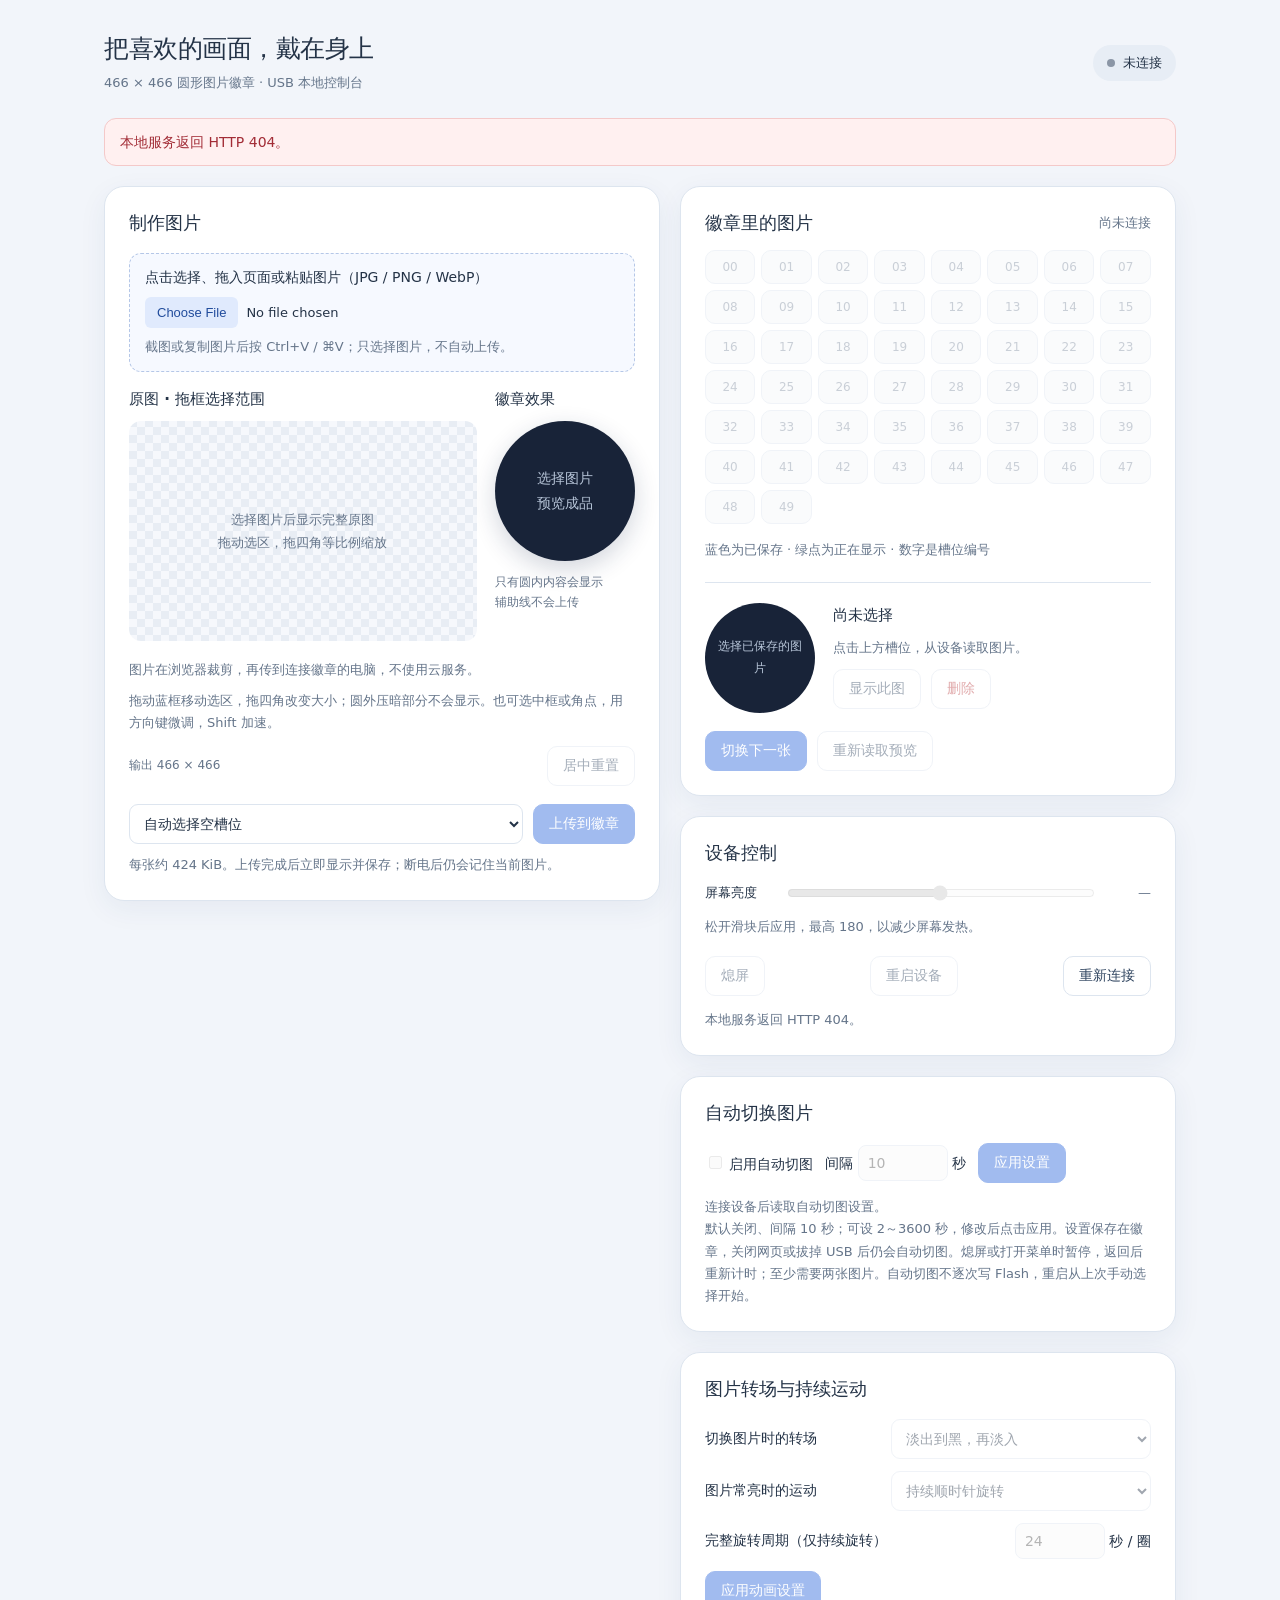
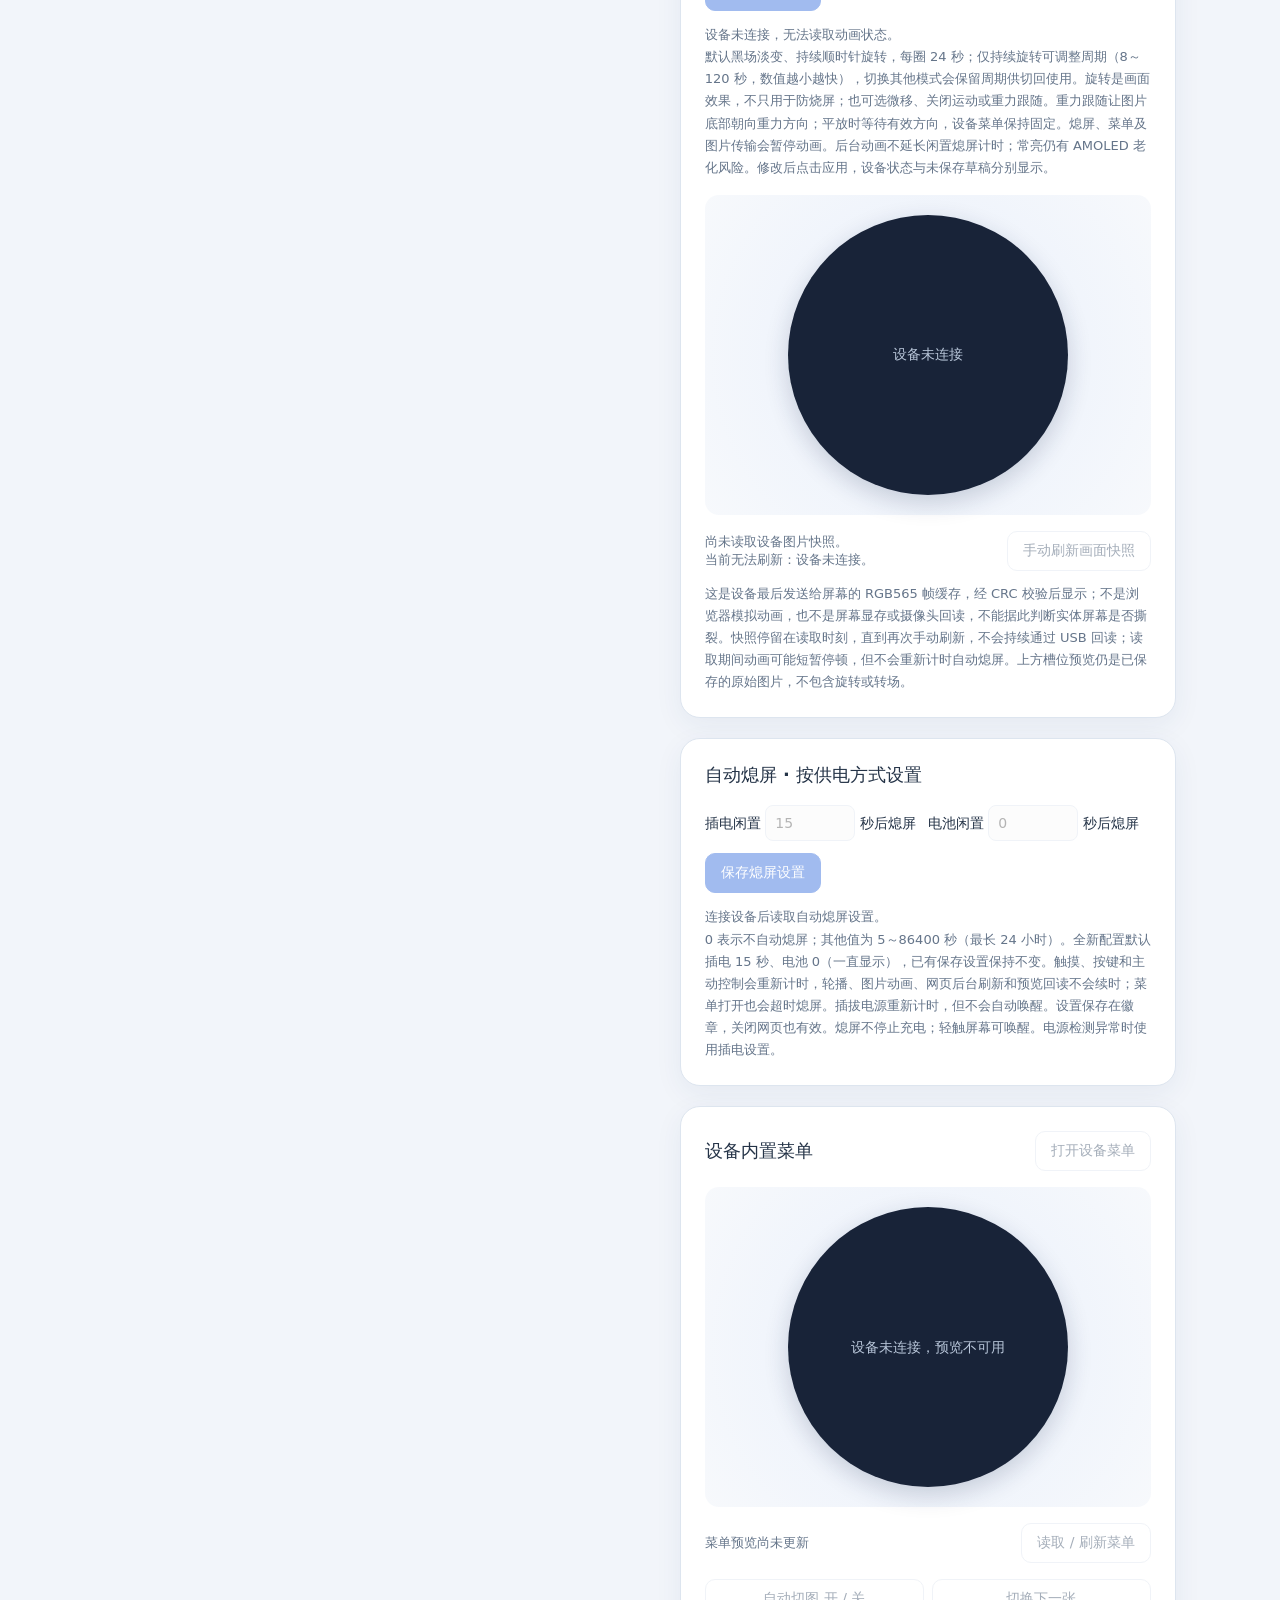
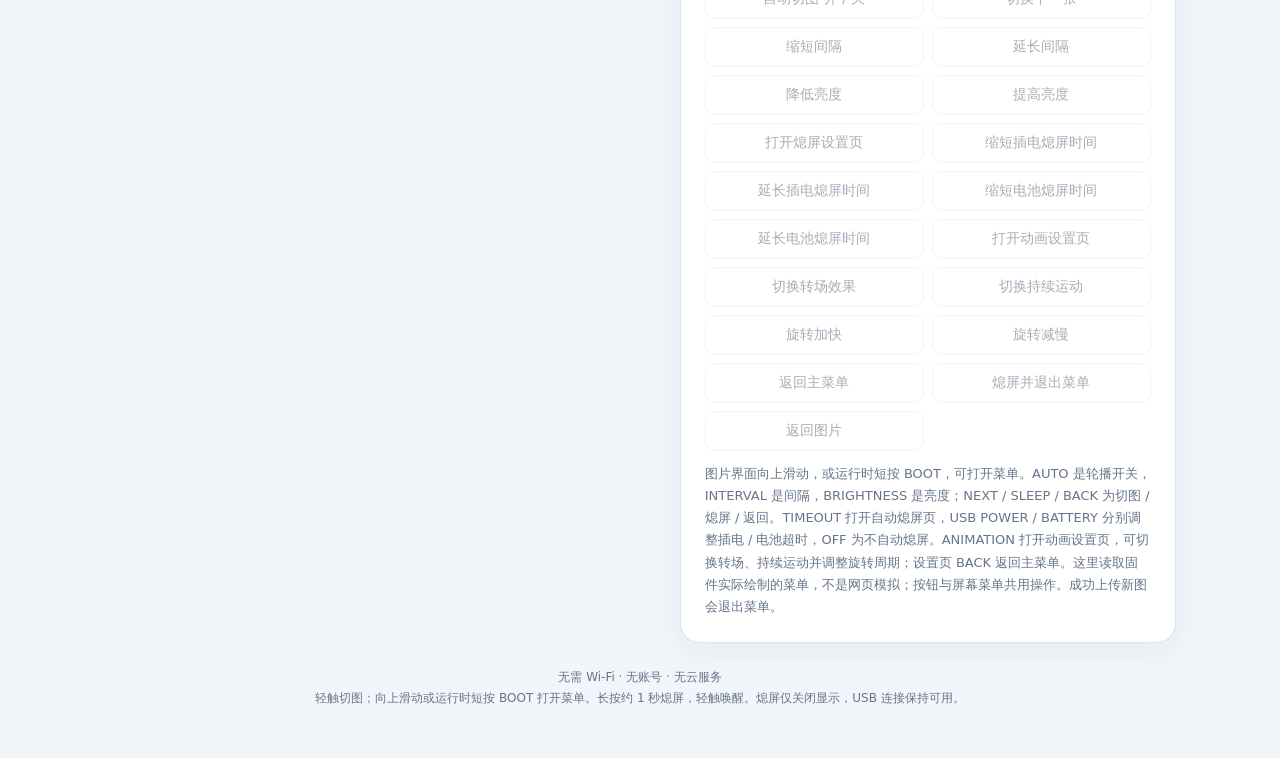
==== web/index.html @ b9152bdd "Initial clean publication" ====
<!doctype html>
<html lang="zh-CN">
<head>
<meta charset="utf-8">
<meta name="viewport" content="width=device-width, initial-scale=1">
<meta name="color-scheme" content="light">
<title>圆形图片徽章 · USB 控制台</title>
<style>
:root{font-family:system-ui,-apple-system,"Segoe UI","Noto Sans CJK SC",sans-serif;color:#243347;background:#f2f5fa;font-synthesis:none;--accent:#2864dc;--muted:#65758a;--line:#dde5ef}
*{box-sizing:border-box}body{margin:0}main{max-width:1120px;margin:auto;padding:32px 24px 48px}header{display:flex;align-items:center;justify-content:space-between;gap:20px;margin-bottom:24px}h1{font-size:25px;margin:0 0 7px;letter-spacing:-.5px}h2{font-size:18px;margin:0 0 18px}h3{font-size:15px;margin:0 0 12px}p{line-height:1.7}header p,.hint{color:var(--muted);font-size:13px;margin:0}.pill{display:inline-flex;align-items:center;gap:8px;white-space:nowrap;border-radius:30px;background:#e7edf5;padding:9px 14px;font-size:13px}.dot{width:8px;height:8px;border-radius:50%;background:#8b96a6}.connected .dot{background:#15a775}.connected{background:#e0f3eb;color:#12664b}.grid{display:grid;grid-template-columns:1.12fr 1fr;gap:20px}.card{background:#fff;border:1px solid var(--line);border-radius:20px;padding:24px;box-shadow:0 8px 28px #263f6910}.stack{display:grid;gap:20px;align-content:start}.stage{background:radial-gradient(circle,#e8effb,#f7f9fc);border-radius:14px;display:flex;justify-content:center;align-items:center;padding:20px;margin:16px 0}.circle{width:min(100%,340px);aspect-ratio:1;border-radius:50%;overflow:hidden;background:#182338;box-shadow:0 8px 25px #15274830;position:relative;flex-shrink:1}canvas{display:block;width:100%;height:100%}.placeholder{position:absolute;inset:0;display:grid;place-content:center;text-align:center;color:#b8c6d9;padding:30px;font-size:14px;line-height:1.8;pointer-events:none}.filebox{display:block;border:1px dashed #b5c7e7;background:#f6f9ff;padding:15px;border-radius:12px;font-size:14px}input[type=file]{display:block;margin-top:10px;width:100%;font:inherit;font-size:13px}input[type=file]::file-selector-button{border:0;border-radius:6px;background:#e0eafd;color:#214c9c;padding:8px 12px;margin-right:8px;cursor:pointer}.control{display:grid;grid-template-columns:70px 1fr 48px;align-items:center;gap:10px;margin:13px 0;font-size:13px}.control output{text-align:right;color:var(--muted);font-variant-numeric:tabular-nums}input[type=range]{width:100%;accent-color:var(--accent)}button,select{font:inherit;font-size:14px}button{border:1px solid var(--line);border-radius:10px;background:#fff;padding:10px 15px;color:#304560;cursor:pointer;transition:background .15s}button:hover:not(:disabled){background:#edf3ff}button.primary{background:var(--accent);color:#fff;border-color:var(--accent)}button.primary:hover:not(:disabled){background:#1953bf}button.danger{color:#bc3f42}button:disabled,select:disabled{opacity:.43;cursor:not-allowed}button:focus-visible,select:focus-visible,input:focus-visible{outline:3px solid #79a8ff;outline-offset:2px}select{max-width:100%;min-width:0;border:1px solid var(--line);border-radius:9px;padding:10px;background:#fff;color:inherit}.row{display:flex;align-items:center;gap:10px;flex-wrap:wrap}.row.spread{justify-content:space-between}.uploadrow{display:grid;grid-template-columns:1fr auto;gap:10px;margin-top:18px}.divider{border-top:1px solid var(--line);margin:20px 0}.slots{display:grid;grid-template-columns:repeat(8,1fr);gap:6px;margin:15px 0}.slot{padding:9px 0;font-size:12px;font-variant-numeric:tabular-nums;background:#f5f7fa;color:#8491a3;position:relative}.slot.occupied{background:#eaf1ff;color:#2859ad;border-color:#bdd0f3}.slot.selected{outline:2px solid var(--accent);outline-offset:1px}.slot.current::after{content:"";display:block;position:absolute;bottom:3px;left:calc(50% - 2px);width:4px;height:4px;border-radius:50%;background:#19a373}.saved-row{display:flex;gap:18px;align-items:center}.saved-preview{width:110px;min-width:110px;aspect-ratio:1;border-radius:50%;overflow:hidden;background:#182338;position:relative}.saved-preview .placeholder{font-size:12px;padding:12px}.saved-info{min-width:0}.saved-info p{font-size:13px;margin:5px 0 10px;overflow-wrap:anywhere}.small{font-size:12px}.statusline{font-size:13px;color:var(--muted);line-height:1.8;margin-top:12px}.message{border-radius:12px;background:#e9effa;border:1px solid #d8e3f6;color:#365681;font-size:14px;padding:12px 15px;margin-bottom:20px;line-height:1.6;overflow-wrap:anywhere}.message.error{background:#fff0f0;border-color:#f4c9c9;color:#a22c36}.message.success{background:#e8f6ef;border-color:#c4e8d6;color:#206848}.message[hidden]{display:none}.busybar{height:3px;border-radius:3px;background:linear-gradient(90deg,#d2e2ff,#3979eb,#d2e2ff);background-size:200% 100%;animation:move 1.4s linear infinite;margin-top:9px}.busybar[hidden]{display:none}@keyframes move{to{background-position:-200% 0}}.muted{color:var(--muted)}footer{color:var(--muted);font-size:12px;text-align:center;margin-top:24px;line-height:1.8}[hidden]{display:none!important}@media(max-width:780px){main{padding:22px 14px 32px}.grid{grid-template-columns:1fr}header{align-items:flex-start}h1{font-size:21px}.card{padding:20px}.stage{padding:16px}.circle{max-width:320px}.pill{font-size:12px;padding:8px 11px}}@media(prefers-reduced-motion:reduce){.busybar{animation:none}button{transition:none}}
.slideshow-config{display:flex;align-items:center;gap:12px;flex-wrap:wrap;font-size:14px}.slideshow-config input[type=number]{width:90px;border:1px solid var(--line);border-radius:8px;padding:9px;font:inherit}.slideshow-config input[type=checkbox]{accent-color:var(--accent)}.menu-preview{width:min(100%,280px);margin:auto}.menu-actions{display:grid;grid-template-columns:repeat(2,minmax(0,1fr));gap:8px;margin-top:16px}.menu-actions button{padding:10px 8px}
.animation-config{display:grid;gap:12px;font-size:14px}.animation-config label{display:flex;align-items:center;justify-content:space-between;gap:10px;flex-wrap:wrap}.animation-config select{flex:1;max-width:260px}.animation-config input{width:90px;border:1px solid var(--line);border-radius:8px;padding:9px;font:inherit}.animation-config button{justify-self:start}input:disabled{opacity:.43;cursor:not-allowed}#animationStatus,#displaySnapshotStatus{white-space:pre-line;overflow-wrap:anywhere}@media(max-width:420px){.animation-config label{align-items:flex-start;flex-direction:column}.animation-config select{width:100%;max-width:none}.menu-actions{grid-template-columns:1fr}}
.crop-card{align-self:start}.crop-workspace{display:grid;grid-template-columns:minmax(0,1fr) 140px;gap:18px;align-items:start;margin:18px 0}.crop-editor-stage{display:flex;justify-content:center;align-items:center;min-height:220px;padding:16px;border-radius:12px;background:repeating-conic-gradient(#e8edf4 0% 25%,#f6f8fc 0% 50%) 0/16px 16px}.crop-source-frame{position:relative;width:100%;max-width:var(--crop-max-width,100%);user-select:none}.crop-source-frame img{display:block;width:100%;height:auto;pointer-events:none}.crop-shade{position:absolute;inset:0;width:100%;height:100%;pointer-events:none}.crop-selection{position:absolute;border:2px solid #4c9bff;cursor:move;touch-action:none;outline-offset:5px}.crop-round-guide{position:absolute;inset:-2px;border:1px solid #fff9;border-radius:50%;pointer-events:none}.crop-grid{position:absolute;inset:0;opacity:0;pointer-events:none}.crop-grid span{position:absolute;border-color:#fff9;border-style:dashed;border-width:0}.crop-grid span:nth-child(1){left:33.333%;top:0;bottom:0;border-left-width:1px}.crop-grid span:nth-child(2){left:66.667%;top:0;bottom:0;border-left-width:1px}.crop-grid span:nth-child(3){top:33.333%;left:0;right:0;border-top-width:1px}.crop-grid span:nth-child(4){top:66.667%;left:0;right:0;border-top-width:1px}.crop-selection.is-dragging .crop-grid{opacity:1}.crop-handle{position:absolute;width:32px;height:32px;padding:0;border:0;border-radius:0;background:transparent;transform:translate(-50%,-50%);touch-action:none}.crop-handle::after{content:"";position:absolute;width:12px;height:12px;top:50%;left:50%;transform:translate(-50%,-50%);border:2px solid #fff;background:var(--accent);border-radius:2px}.crop-handle:hover:not(:disabled){background:transparent}.crop-handle[data-crop-handle=nw]{left:0;top:0;cursor:nwse-resize}.crop-handle[data-crop-handle=ne]{left:100%;top:0;cursor:nesw-resize}.crop-handle[data-crop-handle=sw]{left:0;top:100%;cursor:nesw-resize}.crop-handle[data-crop-handle=se]{left:100%;top:100%;cursor:nwse-resize}.crop-selection[aria-disabled=true]{cursor:not-allowed;opacity:.65}.crop-selection:focus-visible{outline:3px solid #79a8ff}.crop-preview .circle{width:100%;margin:12px auto}.crop-preview p{font-size:12px;color:var(--muted);line-height:1.6}.crop-empty{color:var(--muted);font-size:13px;text-align:center;line-height:1.8}.crop-tools{margin-top:12px;gap:12px}#cropSize{font-size:12px;color:var(--muted)}@media(max-width:1000px){.crop-workspace{grid-template-columns:1fr}.crop-preview{max-width:180px;margin:auto;width:100%;text-align:center}}@media(pointer:coarse){.crop-handle{width:44px;height:44px}}
.filebox.is-dragover{border-color:var(--accent);background:#e0eaff;outline:2px solid #79a8ff;outline-offset:2px}.filebox .hint{display:block;margin-top:10px}
</style>
</head>
<body>
<main>
<header><div><h1>把喜欢的画面，戴在身上</h1><p>466 × 466 圆形图片徽章 · USB 本地控制台</p></div><div id="connection" class="pill" role="status"><span class="dot"></span><span id="connectionText">正在连接</span></div></header>
<div id="message" class="message" role="status" aria-live="polite" hidden></div>
<div class="grid">
<section class="card crop-card">
<h2>制作图片</h2>
<label id="imageInput" class="filebox" for="file">点击选择、拖入页面或粘贴图片（JPG / PNG / WebP）<input id="file" type="file" accept="image/jpeg,image/png,image/webp,.jpg,.jpeg,.png,.webp"><span class="hint">截图或复制图片后按 Ctrl+V / ⌘V；只选择图片，不自动上传。</span></label>
<div class="crop-workspace">
<div><h3>原图 · 拖框选择范围</h3><div class="crop-editor-stage">
<div id="cropEditorPlaceholder" class="crop-empty">选择图片后显示完整原图<br>拖动选区，拖四角等比例缩放</div>
<div id="cropEditor" class="crop-source-frame" hidden>
<img id="cropSource" alt="待裁剪原图" draggable="false">
<svg id="cropShade" class="crop-shade" aria-hidden="true"><defs><mask id="cropMask" maskUnits="userSpaceOnUse" x="0" y="0" width="100%" height="100%"><rect width="100%" height="100%" fill="white"/><circle id="cropHole" fill="black"/></mask></defs><rect width="100%" height="100%" fill="black" fill-opacity=".55" mask="url(#cropMask)"/></svg>
<div id="cropSelection" class="crop-selection" tabindex="0" role="group" aria-label="移动圆形裁剪选区" aria-describedby="cropHelp" aria-disabled="true">
<div class="crop-round-guide"></div><div class="crop-grid" aria-hidden="true"><span></span><span></span><span></span><span></span></div>
<button type="button" class="crop-handle" data-crop-handle="nw" aria-label="缩放选区左上角" disabled></button>
<button type="button" class="crop-handle" data-crop-handle="ne" aria-label="缩放选区右上角" disabled></button>
<button type="button" class="crop-handle" data-crop-handle="sw" aria-label="缩放选区左下角" disabled></button>
<button type="button" class="crop-handle" data-crop-handle="se" aria-label="缩放选区右下角" disabled></button>
</div></div></div></div>
<div class="crop-preview"><h3>徽章效果</h3><div class="circle"><canvas id="cropCanvas" width="466" height="466" aria-label="最终圆形图片预览"></canvas><div id="cropPlaceholder" class="placeholder">选择图片<br>预览成品</div></div><p>只有圆内内容会显示<br>辅助线不会上传</p></div>
</div>
<p class="hint" id="fileInfo">图片在浏览器裁剪，再传到连接徽章的电脑，不使用云服务。</p>
<p class="hint" id="cropHelp" style="margin-top:8px">拖动蓝框移动选区，拖四角改变大小；圆外压暗部分不会显示。也可选中框或角点，用方向键微调，Shift 加速。</p>
<div class="row spread crop-tools"><output id="cropSize">输出 466 × 466</output><button id="resetCrop" disabled>居中重置</button></div>
<div class="uploadrow"><select id="uploadSlot" aria-label="上传目标槽位"><option value="auto">自动选择空槽位</option></select><button id="upload" class="primary" disabled>上传到徽章</button></div>
<div id="busybar" class="busybar" hidden></div>
<p class="hint" style="margin-top:10px">每张约 424 KiB。上传完成后立即显示并保存；断电后仍会记住当前图片。</p>
</section>
<div class="stack">
<section class="card">
<div class="row spread"><h2 style="margin:0">徽章里的图片</h2><span id="slotCount" class="hint">尚未连接</span></div>
<div id="slots" class="slots" role="group" aria-label="图片槽位"></div>
<p class="hint">蓝色为已保存 · 绿点为正在显示 · 数字是槽位编号</p>
<div class="divider"></div>
<div class="saved-row"><div class="saved-preview"><canvas id="savedCanvas" width="466" height="466" aria-label="设备已保存图片预览"></canvas><div id="savedPlaceholder" class="placeholder">选择已保存的图片</div></div><div class="saved-info"><h3 id="selectedLabel">尚未选择</h3><p id="selectedInfo" class="muted">点击上方槽位，从设备读取图片。</p><div class="row"><button id="show" data-device disabled>显示此图</button><button id="delete" class="danger" data-device disabled>删除</button></div></div></div>
<div class="row" style="margin-top:18px"><button id="next" class="primary" data-device disabled>切换下一张</button><button id="readback" data-device disabled>重新读取预览</button></div>
</section>
<section class="card">
<h2>设备控制</h2>
<div class="control"><label for="brightness">屏幕亮度</label><input id="brightness" type="range" min="1" max="180" value="90" data-device disabled><output id="brightnessOut" for="brightness">—</output></div>
<p class="hint">松开滑块后应用，最高 180，以减少屏幕发热。</p>
<div class="row spread" style="margin-top:18px"><button id="sleep" data-device disabled>熄屏</button><button id="reboot" data-device disabled>重启设备</button><button id="refresh">重新连接</button></div>
<div id="deviceInfo" class="statusline">请将徽章通过 USB 数据线连接电脑。</div>
</section>
<section class="card">
<h2>自动切换图片</h2>
<div class="slideshow-config">
<label><input id="slideshowEnabled" type="checkbox" data-new disabled> 启用自动切图</label>
<label for="slideshowInterval">间隔 <input id="slideshowInterval" type="number" min="2" max="3600" step="1" value="10" data-new disabled> 秒</label>
<button id="applySlideshow" class="primary" data-new disabled>应用设置</button>
</div>
<div id="slideshowStatus" class="statusline" role="status">连接设备后读取自动切图设置。</div>
<p class="hint">默认关闭、间隔 10 秒；可设 2～3600 秒，修改后点击应用。设置保存在徽章，关闭网页或拔掉 USB 后仍会自动切图。熄屏或打开菜单时暂停，返回后重新计时；至少需要两张图片。自动切图不逐次写 Flash，重启从上次手动选择开始。</p>
</section>
<section class="card">
<h2>图片转场与持续运动</h2>
<div class="animation-config">
<label for="animationTransition">切换图片时的转场 <select id="animationTransition" data-animation disabled><option value="direct">直接切换</option><option value="fade" selected>淡出到黑，再淡入</option><option value="slide">水平推入</option></select></label>
<label for="animationMotion">图片常亮时的运动 <select id="animationMotion" data-animation disabled><option value="off">关闭运动</option><option value="shift">60 秒一轮、1～2 像素微移</option><option value="rotate" selected>持续顺时针旋转</option><option value="gravity" disabled>重力跟随（连接设备后检查传感器）</option></select></label>
<label for="animationPeriod">完整旋转周期（仅持续旋转） <span><input id="animationPeriod" type="number" min="8" max="120" step="1" value="24" data-animation disabled> 秒 / 圈</span></label>
<button id="applyAnimation" class="primary" data-animation disabled>应用动画设置</button>
</div>
<div id="animationStatus" class="statusline" role="status">连接设备后读取动画设置。</div>
<p class="hint">默认黑场淡变、持续顺时针旋转，每圈 24 秒；仅持续旋转可调整周期（8～120 秒，数值越小越快），切换其他模式会保留周期供切回使用。旋转是画面效果，不只用于防烧屏；也可选微移、关闭运动或重力跟随。重力跟随让图片底部朝向重力方向；平放时等待有效方向，设备菜单保持固定。熄屏、菜单及图片传输会暂停动画。后台动画不延长闲置熄屏计时；常亮仍有 AMOLED 老化风险。修改后点击应用，设备状态与未保存草稿分别显示。</p>
<div class="stage"><div class="circle menu-preview"><canvas id="displayCanvas" width="466" height="466" aria-label="设备图片动画实际像素快照"></canvas><div id="displayPlaceholder" class="placeholder">点击手动刷新<br>读取设备正在显示的图片画面</div></div></div>
<div class="row spread"><span id="displaySnapshotStatus" class="hint" role="status">尚未读取设备图片快照。</span><button id="displayReadback" data-animation disabled>手动刷新画面快照</button></div>
<p class="hint" style="margin-top:12px">这是设备最后发送给屏幕的 RGB565 帧缓存，经 CRC 校验后显示；不是浏览器模拟动画，也不是屏幕显存或摄像头回读，不能据此判断实体屏幕是否撕裂。快照停留在读取时刻，直到再次手动刷新，不会持续通过 USB 回读；读取期间动画可能短暂停顿，但不会重新计时自动熄屏。上方槽位预览仍是已保存的原始图片，不包含旋转或转场。</p>
</section>
<section class="card">
<h2>自动熄屏 · 按供电方式设置</h2>
<div class="slideshow-config">
<label for="autosleepUsb">插电闲置 <input id="autosleepUsb" type="number" min="0" max="86400" step="1" value="15" data-autosleep disabled> 秒后熄屏</label>
<label for="autosleepBattery">电池闲置 <input id="autosleepBattery" type="number" min="0" max="86400" step="1" value="0" data-autosleep disabled> 秒后熄屏</label>
<button id="applyAutosleep" class="primary" data-autosleep disabled>保存熄屏设置</button>
</div>
<div id="autosleepStatus" class="statusline" role="status">连接设备后读取自动熄屏设置。</div>
<p class="hint">0 表示不自动熄屏；其他值为 5～86400 秒（最长 24 小时）。全新配置默认插电 15 秒、电池 0（一直显示），已有保存设置保持不变。触摸、按键和主动控制会重新计时，轮播、图片动画、网页后台刷新和预览回读不会续时；菜单打开也会超时熄屏。插拔电源重新计时，但不会自动唤醒。设置保存在徽章，关闭网页也有效。熄屏不停止充电；轻触屏幕可唤醒。电源检测异常时使用插电设置。</p>
</section>
<section class="card">
<div class="row spread"><h2 style="margin:0">设备内置菜单</h2><button id="menuToggle" data-new disabled>打开设备菜单</button></div>
<div class="stage"><div class="circle menu-preview"><canvas id="menuCanvas" width="466" height="466" aria-label="设备菜单实际像素预览"></canvas><div id="menuPlaceholder" class="placeholder">打开菜单后<br>从设备读取实际画面</div></div></div>
<div class="row spread"><span id="menuStatus" class="hint" role="status">尚未读取菜单</span><button id="menuReadback" data-new disabled>读取 / 刷新菜单</button></div>
<div class="menu-actions" role="group" aria-label="远程设备菜单操作">
<button data-menu-action="slideshow" data-new disabled>自动切图 开 / 关</button>
<button data-menu-action="next" data-new disabled>切换下一张</button>
<button data-menu-action="interval_down" data-new disabled>缩短间隔</button>
<button data-menu-action="interval_up" data-new disabled>延长间隔</button>
<button data-menu-action="brightness_down" data-new disabled>降低亮度</button>
<button data-menu-action="brightness_up" data-new disabled>提高亮度</button>
<button data-menu-action="timeout" data-new disabled>打开熄屏设置页</button>
<button data-menu-action="usb_sleep_down" data-autosleep disabled>缩短插电熄屏时间</button>
<button data-menu-action="usb_sleep_up" data-autosleep disabled>延长插电熄屏时间</button>
<button data-menu-action="battery_sleep_down" data-autosleep disabled>缩短电池熄屏时间</button>
<button data-menu-action="battery_sleep_up" data-autosleep disabled>延长电池熄屏时间</button>
<button data-menu-action="animation" data-animation disabled>打开动画设置页</button>
<button data-menu-action="transition_next" data-animation disabled>切换转场效果</button>
<button data-menu-action="motion_next" data-animation disabled>切换持续运动</button>
<button data-menu-action="rotation_faster" data-animation disabled>旋转加快</button>
<button data-menu-action="rotation_slower" data-animation disabled>旋转减慢</button>
<button data-menu-action="main" data-new disabled>返回主菜单</button>
<button data-menu-action="sleep" data-new disabled>熄屏并退出菜单</button>
<button data-menu-action="back" data-new disabled>返回图片</button>
</div>
<p class="hint" style="margin-top:12px">图片界面向上滑动，或运行时短按 BOOT，可打开菜单。AUTO 是轮播开关，INTERVAL 是间隔，BRIGHTNESS 是亮度；NEXT / SLEEP / BACK 为切图 / 熄屏 / 返回。TIMEOUT 打开自动熄屏页，USB POWER / BATTERY 分别调整插电 / 电池超时，OFF 为不自动熄屏。ANIMATION 打开动画设置页，可切换转场、持续运动并调整旋转周期；设置页 BACK 返回主菜单。这里读取固件实际绘制的菜单，不是网页模拟；按钮与屏幕菜单共用操作。成功上传新图会退出菜单。</p>
</section>
</div>
</div>
<footer>无需 Wi-Fi · 无账号 · 无云服务<br>轻触切图；向上滑动或运行时短按 BOOT 打开菜单。长按约 1 秒熄屏，轻触唤醒。熄屏仅关闭显示，USB 连接保持可用。</footer>
</main>
<script>
'use strict';
const $ = id => document.getElementById(id);
const SIZE = 466, FRAME_BYTES = SIZE * SIZE * 2, SLOT_COUNT = 50;
const crop = $('cropCanvas'), cropCtx = crop.getContext('2d', {willReadFrequently:true});
const savedCtx = $('savedCanvas').getContext('2d');
const menuCtx = $('menuCanvas').getContext('2d');
const displayCtx = $('displayCanvas').getContext('2d');
const transitionLabels = {direct:'直接切换', fade:'黑场淡变', slide:'水平推入'};
const motionLabels = {off:'关闭运动', shift:'60 秒微移', rotate:'持续顺时针旋转', gravity:'重力跟随'};
let image = null, state = null, connected = false, busy = false, selected = null;
let savedSlot = null, savedCRC = null, pollPromise = null, loadingFile = 0;
let brightnessEditing = false, slideshowEditing = false, menuSnapshot = null, menuAttempt = null;
let autosleepEditing = false;
let animationEditing = false, displaySnapshot = null, displaySnapshotError = '';
const slotButtons = [];
const cropEditor = $('cropEditor'), cropSelection = $('cropSelection');
let cropBox = null, cropDrag = null;
const imageInput = $('imageInput');
let fileDragDepth = 0;

function message(text, kind='') {
  $('message').textContent = text;
  $('message').className = 'message' + (kind ? ' ' + kind : '');
  $('message').hidden = !text;
}
function occupied(slot) { return !!state && state.slots.includes(slot); }
function clearSaved(text='这个槽位还没有图片') {
  savedCtx.clearRect(0, 0, SIZE, SIZE);
  savedSlot = savedCRC = null;
  $('savedPlaceholder').textContent = text;
  $('savedPlaceholder').hidden = false;
}
function supportsMenu() {
  return !!state && typeof state.slideshow_enabled === 'boolean'
    && Number.isInteger(state.slideshow_interval) && state.slideshow_interval >= 2 && state.slideshow_interval <= 3600
    && typeof state.slideshow_error === 'string' && typeof state.menu_open === 'boolean';
}
function supportsAutosleep() {
  return !!state && ['usb','battery','unknown'].includes(state.power_source)
    && Number.isInteger(state.autosleep_usb_seconds) && Number.isInteger(state.autosleep_battery_seconds)
    && Number.isInteger(state.autosleep_active_seconds) && Number.isInteger(state.autosleep_remaining_seconds);
}
function supportsAnimation() {
  return !!state && Object.hasOwn(transitionLabels, state.transition_mode)
    && Object.hasOwn(motionLabels, state.motion_mode)
    && Number.isInteger(state.rotation_period) && state.rotation_period >= 8 && state.rotation_period <= 120
    && typeof state.animation_active === 'boolean' && typeof state.animation_error === 'string'
    && Number.isInteger(state.animation_angle) && state.animation_angle >= 0 && state.animation_angle < 36000
    && Number.isFinite(state.animation_frame_ms) && state.animation_frame_ms >= 0;
}
function supportsGravity() {
  return !!state && typeof state.imu_ok === 'boolean'
    && typeof state.gravity_valid === 'boolean' && typeof state.gravity_error === 'string';
}
function gravityUnavailableReason() {
  if (!connected) return '连接设备后检查传感器';
  if (!supportsGravity()) return '需要更新固件以读取重力传感器状态';
  if (!state.imu_ok) return '重力传感器不可用';
  return '';
}
function displayUnavailableReason() {
  if (!connected) return '设备未连接';
  if (!supportsAnimation()) return '当前固件未提供动画与画面快照接口，请更新固件';
  if (!state.display_ok) return '屏幕初始化异常';
  if (state.sleeping) return '屏幕已熄灭';
  if (state.menu_open) return '设备菜单打开';
  if (state.current < 0 || !occupied(state.current)) return '没有正在显示的图片';
  return '';
}
function updateAnimationStatus() {
  if (!connected) {
    $('animationStatus').textContent = `设备未连接，无法读取动画状态。${animationEditing ? '未应用的草稿已保留。' : ''}`;
  } else if (!supportsAnimation()) {
    $('animationStatus').textContent = '需要更新徽章固件：当前设备未提供完整动画接口。原有图片功能仍可使用。';
  } else {
    const unavailable = displayUnavailableReason();
    const activity = state.animation_error ? `设备错误：${state.animation_error}`
      : unavailable ? `已暂停：${unavailable}`
      : state.motion_mode === 'gravity' ? (!supportsGravity() ? '重力跟随不可用：当前固件缺少传感器状态'
        : !state.imu_ok ? '重力跟随不可用：传感器异常'
        : state.gravity_error ? '重力跟随故障' : '重力跟随已启用')
      : state.animation_active ? '设备回报：动画正在运行'
      : state.motion_mode === 'off' ? '持续运动已关闭；转场仅在切图时运行'
      : '设备回报：动画未运行 / 已暂停';
    const period = state.motion_mode === 'rotate' ? ` · ${state.rotation_period} 秒 / 圈` : '';
    const gravity = !supportsGravity() ? '\n重力跟随不可用：当前固件未提供重力传感器状态。'
      : !state.imu_ok ? `\n重力传感器不可用${state.gravity_error ? `：${state.gravity_error}` : '。'}`
      : state.gravity_error ? `\n重力运行错误：${state.gravity_error}`
      : state.motion_mode !== 'gravity' ? '\n重力传感器可用。'
      : unavailable || state.animation_error ? '\n重力跟随暂停；图片朝向以设备回报角度为准。'
      : state.gravity_valid ? `\n重力方向有效 · 图片朝向 ${(state.animation_angle / 100).toFixed(2)}°`
      : '\n平放 / 等待有效重力方向：屏幕平面内重力不足；保持上一朝向。';
    $('animationStatus').textContent = `设备设置：${transitionLabels[state.transition_mode]} · ${motionLabels[state.motion_mode]}${period}\n${activity} · 角度 ${(state.animation_angle / 100).toFixed(2)}° · 最近渲染 + 呈现 ${state.animation_frame_ms} ms${gravity}${animationEditing ? '\n有未应用的草稿；轮询及设备菜单操作不会覆盖输入。' : ''}`;
  }
  const unavailable = displayUnavailableReason();
  $('displayPlaceholder').hidden = displaySnapshot !== null;
  $('displayPlaceholder').textContent = unavailable || '点击手动刷新\n读取设备正在显示的图片画面';
  const snapshot = displaySnapshot ? `${displaySnapshot.time} 读取 · CRC ${displaySnapshot.crc.toString(16).padStart(8,'0')} 校验通过\n历史快照，停留在读取时刻；不会自动更新。` : '尚未读取设备图片快照。';
  $('displaySnapshotStatus').textContent = snapshot + (unavailable ? `\n当前无法刷新：${unavailable}。` : '') + (displaySnapshotError ? `\n刷新失败：${displaySnapshotError}` : '');
}
function timeoutLabel(seconds) { return seconds === 0 ? '不自动熄屏' : `${seconds} 秒`; }
function menuVisible() { return connected && supportsMenu() && state.menu_open && !state.sleeping; }
function menuKey() {
  return JSON.stringify([state.menu_open, state.sleeping, state.slideshow_enabled, state.slideshow_interval,
    state.slideshow_error, state.brightness, state.current, state.slots, state.menu_page,
    state.autosleep_usb_seconds, state.autosleep_battery_seconds, state.power_source,
    state.transition_mode, state.motion_mode, state.rotation_period]);
}
function clearMenu() {
  menuCtx.clearRect(0, 0, SIZE, SIZE);
  menuSnapshot = null;
  menuAttempt = null;
}
function updateControls() {
  $('connection').classList.toggle('connected', connected);
  $('connectionText').textContent = connected ? (busy ? '正在传输' : 'USB 已连接') : '未连接';
  $('busybar').hidden = !busy;
  for (const el of document.querySelectorAll('[data-device]')) el.disabled = !connected || busy;
  for (const el of document.querySelectorAll('[data-new]')) el.disabled = !connected || busy || !supportsMenu();
  for (const el of document.querySelectorAll('[data-autosleep]')) el.disabled = !connected || busy || !supportsAutosleep();
  for (const el of document.querySelectorAll('[data-animation]')) el.disabled = !connected || busy || !supportsAnimation();
  for (const el of document.querySelectorAll('[data-menu-action], #menuReadback')) {
    el.disabled = busy || !menuVisible() || (el.hasAttribute('data-autosleep') && !supportsAutosleep())
      || (el.hasAttribute('data-animation') && !supportsAnimation());
  }
  const gravityUnavailable = gravityUnavailableReason();
  const gravityOption = $('animationMotion').querySelector('option[value="gravity"]');
  gravityOption.disabled = !!gravityUnavailable;
  gravityOption.textContent = `重力跟随${gravityUnavailable ? `（${gravityUnavailable}）` : ''}`;
  $('animationPeriod').disabled ||= $('animationMotion').value !== 'rotate';
  $('applyAnimation').disabled ||= $('animationMotion').value === 'gravity' && !!gravityUnavailable;
  for (const el of document.querySelectorAll('[data-menu-action="rotation_faster"], [data-menu-action="rotation_slower"]')) {
    el.disabled ||= !state || state.motion_mode !== 'rotate';
  }
  $('displayReadback').disabled = busy || !!displayUnavailableReason();
  updateAnimationStatus();
  $('menuToggle').textContent = supportsMenu() && state.menu_open ? '关闭设备菜单' : '打开设备菜单';
  const menuFresh = menuVisible() && menuSnapshot === menuKey();
  $('menuPlaceholder').hidden = menuFresh;
  $('menuPlaceholder').textContent = !connected ? '设备未连接，预览不可用' : !supportsMenu() ? '需要更新徽章固件' : state.sleeping ? '屏幕已熄灭' : !state.menu_open ? '打开菜单后\n从设备读取实际画面' : '尚未读取最新菜单\n点击读取 / 刷新';
  $('menuStatus').textContent = menuFresh ? '466 × 466 · 设备回读 CRC 校验通过' : '菜单预览尚未更新';
  $('file').disabled = busy;
  $('uploadSlot').disabled = busy;
  $('resetCrop').disabled = !image || busy;
  cropSelection.setAttribute('aria-disabled', String(!image || busy));
  cropSelection.tabIndex = !image || busy ? -1 : 0;
  for (const handle of cropSelection.querySelectorAll('[data-crop-handle]')) handle.disabled = !image || busy;
  if (busy) { finishCropDrag(); clearImageDrag(); }
  $('refresh').disabled = busy;
  $('upload').disabled = !connected || busy || !image || !state.storage_ok || !state.display_ok || (state.psram_ok === false);
  for (const id of ['show','delete','readback']) $(id).disabled = !connected || busy || selected === null || !occupied(selected);
  $('next').disabled = !connected || busy || !state || state.slots.length === 0;
  $('sleep').textContent = state && state.sleeping ? '唤醒屏幕' : '熄屏';
  $('selectedLabel').textContent = selected === null ? '尚未选择' : `槽位 ${String(selected).padStart(2,'0')}`;
  if (selected === null) $('selectedInfo').textContent = '点击上方槽位，从设备读取图片。';
  else if (!connected) $('selectedInfo').textContent = '设备未连接；预览可能不是最新状态。';
  else if (!occupied(selected)) $('selectedInfo').textContent = '空槽位，可以上传一张新图片。';
  else $('selectedInfo').textContent = (state.current === selected ? '正在显示' : '已保存') + (savedSlot === selected ? ` · 校验 ${savedCRC.toString(16).padStart(8,'0')}` : ' · 尚未读取预览');
  slotButtons.forEach((button, slot) => {
    button.disabled = !connected || busy;
    button.classList.toggle('occupied', occupied(slot));
    button.classList.toggle('selected', selected === slot);
    button.classList.toggle('current', !!state && state.current === slot);
    button.setAttribute('aria-pressed', String(selected === slot));
    button.setAttribute('aria-label', `槽位 ${slot}，${occupied(slot) ? '已保存' : '空'}${state && state.current === slot ? '，正在显示' : ''}`);
  });
  for (let slot=0; slot<SLOT_COUNT; slot++) {
    $('uploadSlot').options[slot+1].textContent = `槽位 ${String(slot).padStart(2,'0')} · ${state ? (occupied(slot) ? '覆盖已有图片' : '空') : '等待连接'}`;
  }
}
function renderState(next) {
  const previous = state;
  state = next;
  connected = true;
  if (savedSlot !== null && (!occupied(savedSlot) || (next.current === savedSlot && next.current_crc32 !== savedCRC))) clearSaved('图片已更新，请重新读取预览');
  if (selected === null && next.current >= 0) selected = next.current;
  $('slotCount').textContent = `${next.slots.length} / ${SLOT_COUNT} 张`;
  if (!brightnessEditing) {
    $('brightness').value = next.brightness;
    $('brightnessOut').textContent = next.brightness;
  }
  if (supportsMenu()) {
    if (!slideshowEditing && document.activeElement !== $('slideshowInterval')) {
      $('slideshowEnabled').checked = next.slideshow_enabled;
      $('slideshowInterval').value = next.slideshow_interval;
    }
    const status = next.slideshow_error ? `错误：${next.slideshow_error}`
      : !next.slideshow_enabled ? '已关闭'
      : next.sleeping ? '已暂停：屏幕熄灭'
      : next.menu_open ? '已暂停：菜单打开'
      : next.slots.length < 2 ? '等待至少两张有效图片'
      : '正在自动切换';
    $('slideshowStatus').textContent = `设备设置：${next.slideshow_enabled ? '启用' : '关闭'} · ${next.slideshow_interval} 秒 · ${status}`;
    if (!next.menu_open || next.sleeping) clearMenu();
  } else {
    $('slideshowStatus').textContent = '需要更新徽章固件：当前固件未提供自动切图与菜单接口。原有图片功能仍可使用。';
    clearMenu();
  }
  if (supportsAutosleep()) {
    if (!autosleepEditing && !['autosleepUsb','autosleepBattery'].includes(document.activeElement.id)) {
      $('autosleepUsb').value = next.autosleep_usb_seconds;
      $('autosleepBattery').value = next.autosleep_battery_seconds;
    }
    const source = next.power_source === 'usb' ? 'USB 供电（含充满后）'
      : next.power_source === 'battery' ? '电池供电' : '电源检测异常，使用插电设置';
    const activity = next.sleeping ? '屏幕已熄灭'
      : next.autosleep_active_seconds === 0 ? '不自动熄屏'
      : `设备回报剩余 ${next.autosleep_remaining_seconds} 秒`;
    $('autosleepStatus').textContent = `设备设置：插电 ${timeoutLabel(next.autosleep_usb_seconds)} · 电池 ${timeoutLabel(next.autosleep_battery_seconds)}\n${source} · ${activity}`;
    $('autosleepStatus').style.whiteSpace = 'pre-line';
  } else {
    $('autosleepStatus').textContent = '当前设备未提供自动熄屏设置，请更新固件。';
  }
  if (supportsAnimation() && !animationEditing && !['animationTransition','animationMotion','animationPeriod'].includes(document.activeElement.id)) {
    $('animationTransition').value = next.transition_mode;
    $('animationMotion').value = next.motion_mode;
    $('animationPeriod').value = next.rotation_period;
  }
  const health = [next.display_ok ? '屏幕初始化通过' : '屏幕初始化异常', next.touch_ok ? '触摸初始化通过' : '触摸初始化异常', next.storage_ok ? '存储正常' : '存储异常'];
  if (next.psram_ok === false) health.push('PSRAM 异常');
  if (next.pmu_ok === false) health.push('电源管理异常');
  if (next.preferences_ok === false) health.push('设置存储异常');
  const battery = next.battery_connected ? (next.battery_percent >= 0 ? `电池 ${next.battery_percent}%` : '电池电量未知') : '未连接电池';
  $('deviceInfo').textContent = `${next.sleeping ? '屏幕已熄灭' : '屏幕已点亮'} · ${battery}\n${health.join(' · ')} · ${next.firmware}`;
  $('deviceInfo').style.whiteSpace = 'pre-line';
  updateControls();
  if (!previous && !next.storage_ok) message('设备已连接，但图片存储异常。请查看设备固件与终端日志。', 'error');
}
async function api(path, options={}, binary=false) {
  const controller = new AbortController();
  const timer = setTimeout(() => controller.abort(), 110000);
  try {
    const response = await fetch(path, {...options, signal:controller.signal, cache:'no-store'});
    if (!response.ok) {
      let detail;
      try { detail = await response.json(); } catch (_) { detail = {}; }
      throw new Error(detail.message || `本地服务返回 HTTP ${response.status}。`);
    }
    if (binary) {
      const header=response.headers.get('X-CRC32'), crc=Number(header);
      if (header === null || !/^\d+$/.test(header) || !Number.isInteger(crc) || crc < 0 || crc > 0xffffffff) throw new Error('图片响应缺少有效的 CRC 校验码。');
      return {buffer:await response.arrayBuffer(), crc};
    }
    return await response.json();
  } catch (error) {
    if (error.name === 'AbortError') throw new Error('操作超时。上传可能仍在设备上完成；重新连接并读取槽位后，再决定是否重试。');
    if (error instanceof TypeError) throw new Error('无法连接徽章服务。请确认 serve.py 仍在运行，访问地址正确且网络可达。');
    throw error;
  } finally { clearTimeout(timer); }
}
async function refreshStatus(silent=false) {
  try {
    const next = await api('/api/status');
    const wasConnected = connected;
    renderState(next);
    if (!silent || !wasConnected) message('徽章已连接。选择图片并上传，或点击槽位查看已保存的图片。', 'success');
  } catch (error) {
    connected = false;
    $('deviceInfo').textContent = error.message;
    updateControls();
    if (!silent) message(error.message, 'error');
    throw error;
  }
}
function post(path, data={}) {
  return api(path, {method:'POST', headers:{'Content-Type':'application/json'}, body:JSON.stringify(data)});
}
async function perform(label, action, success, requireMenu=false) {
  if (busy) return;
  busy = true;
  updateControls();
  message(label);
  try {
    if (pollPromise) await pollPromise;
    await action();
    await refreshStatus(true);
    if (requireMenu && !menuVisible()) throw new Error('设备菜单未打开或屏幕已熄灭，请先打开菜单再读取。');
    if (menuVisible()) await readMenu();
    if (success) message(success, 'success');
  } catch (error) {
    message(error.message, 'error');
    // A later status poll determines connection health; never manufacture device state.
  } finally {
    busy = false;
    updateControls();
  }
}
// The only crop model is a square in original-image pixels. CSS reflow never
// changes it; the preview and upload both render this same source rectangle.
function drawCrop() {
  if (!image || !cropBox) return;
  const {x,y,size} = cropBox, width = image.naturalWidth, height = image.naturalHeight;
  Object.assign(cropSelection.style, {left:`${x/width*100}%`, top:`${y/height*100}%`,
    width:`${size/width*100}%`, height:`${size/height*100}%`});
  $('cropShade').setAttribute('viewBox', `0 0 ${width} ${height}`);
  $('cropHole').setAttribute('cx', x+size/2);
  $('cropHole').setAttribute('cy', y+size/2);
  $('cropHole').setAttribute('r', size/2);
  $('cropSize').textContent = `选区约 ${Math.round(size)} × ${Math.round(size)} → 466 × 466`;
  cropCtx.fillStyle='#000';
  cropCtx.fillRect(0,0,SIZE,SIZE);
  cropCtx.imageSmoothingEnabled=true;
  cropCtx.imageSmoothingQuality='high';
  cropCtx.drawImage(image,x,y,size,size,0,0,SIZE,SIZE);
  $('cropPlaceholder').hidden=true;
}
function finishCropDrag() {
  if (!cropDrag) return;
  const pointer = cropDrag.pointer;
  cropDrag = null;
  cropSelection.classList.remove('is-dragging');
  if (cropEditor.hasPointerCapture(pointer)) cropEditor.releasePointerCapture(pointer);
}
function resetCrop() {
  if (!image || busy) return;
  finishCropDrag();
  const size = Math.min(image.naturalWidth,image.naturalHeight);
  cropBox = {x:(image.naturalWidth-size)/2, y:(image.naturalHeight-size)/2, size};
  cropEditor.style.setProperty('--crop-max-width', `${440*image.naturalWidth/image.naturalHeight}px`);
  cropEditor.hidden = false;
  $('cropEditorPlaceholder').hidden = true;
  drawCrop();
}
function adjustCrop(start, mode, dx, dy, minimum) {
  const width = image.naturalWidth, height = image.naturalHeight;
  const clamp = (value, low, high) => Math.max(low,Math.min(high,value));
  if (mode === 'move') {
    cropBox = {x:clamp(start.x+dx,0,width-start.size), y:clamp(start.y+dy,0,height-start.size), size:start.size};
  } else {
    const sx = mode.includes('w') ? -1 : 1, sy = mode.includes('n') ? -1 : 1;
    const anchorX = start.x + (sx < 0 ? start.size : 0);
    const anchorY = start.y + (sy < 0 ? start.size : 0);
    const maximum = Math.min(sx < 0 ? anchorX : width-anchorX, sy < 0 ? anchorY : height-anchorY);
    const size = clamp(start.size+(dx*sx+dy*sy)/2, Math.min(minimum,start.size,maximum), maximum);
    cropBox = {x:anchorX+(sx < 0 ? -size : 0), y:anchorY+(sy < 0 ? -size : 0), size};
  }
  drawCrop();
}
function isImageFile(file) {
  return /\.(jpe?g|png|webp)$/i.test(file.name) || ['image/jpeg','image/png','image/webp'].includes(file.type);
}
async function loadImageFile(file) {
  if (!file || busy) return;
  const generation=++loadingFile;
  if (!isImageFile(file)) {
    message('请选择 JPG、PNG 或 WebP 图片。', 'error'); return;
  }
  const url=URL.createObjectURL(file);
  try {
    const loaded = new Image();
    loaded.src=url;
    await loaded.decode();
    if (generation !== loadingFile || busy) return;
    image=loaded;
    finishCropDrag();
    loaded.id='cropSource'; loaded.alt='待裁剪原图'; loaded.draggable=false;
    $('cropSource').replaceWith(loaded);
    const selection = new DataTransfer();
    selection.items.add(file);
    $('file').files = selection.files;
    $('fileInfo').textContent=`${file.name} · ${loaded.naturalWidth} × ${loaded.naturalHeight} · 透明区域将显示为黑色`;
    resetCrop(); updateControls();
    message('拖动蓝框和四角调整圆形构图，确认右侧成品预览后上传。');
  } catch (_) { message('无法解码这张图片，请换一张有效的 JPG、PNG 或 WebP 图片。', 'error'); }
  finally { URL.revokeObjectURL(url); }
}
$('file').addEventListener('change', event => loadImageFile(event.target.files[0]));
function clearImageDrag() {
  fileDragDepth = 0;
  imageInput.classList.remove('is-dragover');
}
for (const type of ['dragenter','dragover']) document.addEventListener(type, event => {
  if (!event.dataTransfer?.types.includes('Files')) return;
  event.preventDefault();
  if (type === 'dragenter') fileDragDepth++;
  event.dataTransfer.dropEffect = busy ? 'none' : 'copy';
  imageInput.classList.toggle('is-dragover', !busy);
});
document.addEventListener('dragleave', () => {
  if (fileDragDepth > 0 && --fileDragDepth === 0) clearImageDrag();
});
document.addEventListener('drop', event => {
  if (!event.dataTransfer?.types.includes('Files')) return;
  event.preventDefault();
  clearImageDrag();
  const files = Array.from(event.dataTransfer.files);
  loadImageFile(files.find(isImageFile) || files[0]);
});
document.addEventListener('dragend', clearImageDrag);
window.addEventListener('blur', clearImageDrag);
document.addEventListener('paste', event => {
  const files = Array.from(event.clipboardData?.files || []).filter(file => isImageFile(file) || file.type.startsWith('image/'));
  if (!files.length) return;
  event.preventDefault();
  loadImageFile(files.find(isImageFile) || files[0]);
});
$('resetCrop').addEventListener('click', resetCrop);
cropEditor.addEventListener('pointerdown', event => {
  if (!image || busy || cropDrag || event.button !== 0 || !event.isPrimary) return;
  const target = event.target.closest('[data-crop-handle], #cropSelection');
  if (!target) return;
  event.preventDefault();
  const bounds = cropEditor.getBoundingClientRect();
  cropDrag = {pointer:event.pointerId, mode:target.dataset.cropHandle || 'move',
    clientX:event.clientX, clientY:event.clientY, scale: image.naturalWidth/bounds.width,
    minimum:Math.min(image.naturalWidth,image.naturalHeight,64*image.naturalWidth/bounds.width), start:{...cropBox}};
  target.focus({preventScroll:true});
  cropSelection.classList.add('is-dragging');
  cropEditor.setPointerCapture(event.pointerId);
});
cropEditor.addEventListener('pointermove', event => {
  if (!cropDrag || event.pointerId !== cropDrag.pointer || busy) return;
  adjustCrop(cropDrag.start,cropDrag.mode,(event.clientX-cropDrag.clientX)*cropDrag.scale,
    (event.clientY-cropDrag.clientY)*cropDrag.scale,cropDrag.minimum);
});
for (const event of ['pointerup','pointercancel','lostpointercapture']) cropEditor.addEventListener(event, eventData => {
  if (cropDrag && eventData.pointerId === cropDrag.pointer) finishCropDrag();
});
cropSelection.addEventListener('keydown', event => {
  if (!image || busy || !['ArrowLeft','ArrowRight','ArrowUp','ArrowDown'].includes(event.key)) return;
  event.preventDefault();
  finishCropDrag();
  const step = event.shiftKey ? 10 : 1;
  const dx = event.key === 'ArrowLeft' ? -step : event.key === 'ArrowRight' ? step : 0;
  const dy = event.key === 'ArrowUp' ? -step : event.key === 'ArrowDown' ? step : 0;
  const mode = event.target.dataset.cropHandle || 'move';
  adjustCrop(cropBox,mode,dx,dy,1);
});
window.addEventListener('resize',finishCropDrag);
window.addEventListener('blur',finishCropDrag);
function encode565() {
  drawCrop();
  const pixels=cropCtx.getImageData(0,0,SIZE,SIZE).data;
  const result=new Uint8Array(FRAME_BYTES);
  for (let p=0,b=0;p<pixels.length;p+=4,b+=2) {
    const value=((pixels[p]>>3)<<11)|((pixels[p+1]>>2)<<5)|(pixels[p+2]>>3);
    result[b]=value&255; result[b+1]=value>>8;
  }
  return result;
}
const crcTable = new Uint32Array(256);
for (let n=0;n<256;n++) {
  let c=n;
  for (let k=0;k<8;k++) c=(c&1) ? (0xedb88320^(c>>>1)) : (c>>>1);
  crcTable[n]=c>>>0;
}
function crc32(bytes) {
  let c=0xffffffff;
  for (const byte of bytes) c=crcTable[(c^byte)&255]^(c>>>8);
  return (c^0xffffffff)>>>0;
}
async function readFrame(path, context) {
  const result=await api(path,{},true);
  const bytes=new Uint8Array(result.buffer);
  if (bytes.length!==FRAME_BYTES || crc32(bytes)!==result.crc) throw new Error('图片读取长度或 CRC 校验不正确，请重新读取。');
  const pixels=context.createImageData(SIZE,SIZE);
  for (let b=0,p=0;b<bytes.length;b+=2,p+=4) {
    const value=bytes[b]|(bytes[b+1]<<8);
    const r=(value>>11)&31,g=(value>>5)&63,blue=value&31;
    pixels.data[p]=(r<<3)|(r>>2); pixels.data[p+1]=(g<<2)|(g>>4);
    pixels.data[p+2]=(blue<<3)|(blue>>2); pixels.data[p+3]=255;
  }
  context.putImageData(pixels,0,0);
  return result.crc;
}
async function readImage(slot) {
  const crc=await readFrame(`/api/image?slot=${slot}`,savedCtx);
  savedSlot=slot; savedCRC=crc;
  $('savedPlaceholder').hidden=true;
  updateControls();
}
async function readMenu() {
  if (!menuVisible()) return;
  const key=menuKey();
  menuAttempt=key;
  menuSnapshot=null;
  updateControls();
  await readFrame('/api/menu-image',menuCtx);
  menuSnapshot=key;
  updateControls();
}
async function readDisplay() {
  const unavailable = displayUnavailableReason();
  if (unavailable) throw new Error(`无法读取设备图片快照：${unavailable}。`);
  displaySnapshotError = '';
  try {
    const crc = await readFrame('/api/display-image', displayCtx);
    displaySnapshot = {crc, time:new Date().toLocaleTimeString()};
  } catch (error) {
    displaySnapshotError = error.message;
    throw error;
  } finally { updateControls(); }
}
for (let slot=0;slot<SLOT_COUNT;slot++) {
  const button=document.createElement('button');
  button.className='slot'; button.textContent=String(slot).padStart(2,'0'); button.disabled=true;
  button.addEventListener('click',()=>{
    if (busy) return;
    selected=slot; clearSaved(); updateControls();
    if (occupied(slot)) perform(`正在从徽章读取槽位 ${slot}…`,()=>readImage(slot),'已从设备读取原始图片，CRC 校验通过。');
  });
  $('slots').append(button); slotButtons.push(button);
  const option=document.createElement('option'); option.value=slot;
  $('uploadSlot').append(option);
}
$('upload').addEventListener('click',()=>{
  if (!image || !state || busy) return;
  const choice=$('uploadSlot').value;
  const slot=choice==='auto' ? Array.from({length:SLOT_COUNT},(_,i)=>i).find(i=>!occupied(i)) : Number(choice);
  if (slot===undefined) { message(`${SLOT_COUNT} 个槽位已满。请选择一个槽位覆盖，或先删除不需要的图片。`,'error'); return; }
  if (occupied(slot) && !confirm(`槽位 ${slot} 已有图片。确定用当前图片覆盖吗？`)) return;
  perform(`正在上传到槽位 ${slot}，请保持 USB 连接…`,async()=>{
    const data=encode565();
    await api(`/api/image?slot=${slot}`,{method:'POST',headers:{'Content-Type':'application/octet-stream'},body:data});
    selected=slot;
    clearSaved('正在读取上传后的图片');
    await readImage(slot);
  },`槽位 ${slot} 已保存并显示，设备回读校验通过。`);
});
$('show').addEventListener('click',()=>perform('正在切换图片…',()=>post('/api/show',{slot:selected}),'已显示所选图片。'));
$('delete').addEventListener('click',()=>{
  if (!confirm(`确定删除槽位 ${selected} 的图片？此操作不可撤销。`)) return;
  perform('正在删除图片…',async()=>{await post('/api/delete',{slot:selected});clearSaved();},'图片已从设备删除。');
});
$('next').addEventListener('click',()=>perform('正在切换下一张…',()=>post('/api/next'),'已切换下一张图片。'));
$('readback').addEventListener('click',()=>perform('正在从设备重新读取图片…',()=>readImage(selected),'设备图片读取完成，CRC 校验通过。'));
$('sleep').addEventListener('click',()=>{
  const sleeping=!state.sleeping;
  perform(sleeping ? '正在熄屏…' : '正在唤醒屏幕…',()=>post('/api/sleep',{sleeping}),sleeping ? '屏幕已熄灭；USB 仍保持连接。' : '屏幕已唤醒。');
});
$('brightness').addEventListener('input',()=>{brightnessEditing=true;$('brightnessOut').textContent=$('brightness').value;});
$('brightness').addEventListener('change',()=>{
  const value=Number($('brightness').value);
  brightnessEditing=false;
  perform('正在设置亮度…',()=>post('/api/brightness',{value}),`亮度已设置为 ${value}。`);
});
for (const id of ['slideshowEnabled','slideshowInterval']) $(id).addEventListener('input',()=>{slideshowEditing=true;});
$('applySlideshow').addEventListener('click',()=>{
  const enabled=$('slideshowEnabled').checked, interval=Number($('slideshowInterval').value);
  if (!Number.isInteger(interval) || interval < 2 || interval > 3600) {
    message('自动切图间隔必须是 2～3600 的整数秒。','error'); return;
  }
  perform('正在保存自动切图设置…',async()=>{
    await post('/api/slideshow',{enabled,interval});
    slideshowEditing=false;
  },'自动切图设置已保存在设备；下方状态来自设备。');
});
for (const id of ['autosleepUsb','autosleepBattery']) $(id).addEventListener('input',()=>{autosleepEditing=true;});
$('applyAutosleep').addEventListener('click',()=>{
  const usb_seconds = Number($('autosleepUsb').value), battery_seconds = Number($('autosleepBattery').value);
  const valid = value => Number.isInteger(value) && (value === 0 || (value >= 5 && value <= 86400));
  if (!$('autosleepUsb').value || !$('autosleepBattery').value || !valid(usb_seconds) || !valid(battery_seconds)) {
    message('自动熄屏时间必须是 0（关闭）或 5～86400 的整数秒。','error'); return;
  }
  perform('正在保存自动熄屏设置…',async()=>{
    await post('/api/autosleep',{usb_seconds,battery_seconds});
    autosleepEditing=false;
  },'自动熄屏设置已保存在设备；插电和电池分别生效。');
});
for (const id of ['animationTransition','animationMotion','animationPeriod']) {
  $(id).addEventListener('input',()=>{animationEditing=true;updateControls();});
  $(id).addEventListener('change',()=>{animationEditing=true;updateControls();});
}
$('applyAnimation').addEventListener('click',()=>{
  const transition = $('animationTransition').value, motion = $('animationMotion').value;
  const rotation_seconds = Number($('animationPeriod').value);
  if (!Object.hasOwn(transitionLabels, transition) || !Object.hasOwn(motionLabels, motion)
      || !$('animationPeriod').value || !Number.isInteger(rotation_seconds) || rotation_seconds < 8 || rotation_seconds > 120) {
    message('请选择有效的转场与运动模式；完整旋转周期必须是 8～120 的整数秒。','error'); return;
  }
  if (motion === 'gravity' && gravityUnavailableReason()) {
    message(`重力跟随不可用：${gravityUnavailableReason()}。`, 'error'); return;
  }
  perform('正在应用图片动画设置…',async()=>{
    await post('/api/animation',{transition,motion,rotation_seconds});
    animationEditing=false;
  },'动画设置命令已执行；当前状态以设备回报为准。');
});
$('displayReadback').addEventListener('click',()=>perform('正在读取设备实际图片画面快照…',readDisplay,'设备画面快照读取完成，CRC 校验通过；再次手动刷新前不会更新。'));
$('menuToggle').addEventListener('click',()=>{
  const open=!state.menu_open;
  perform(open ? '正在打开设备菜单…' : '正在关闭设备菜单…',()=>post('/api/menu',{open}),open ? '打开菜单命令已执行；当前状态见设备预览。' : '关闭菜单命令已执行。');
});
$('menuReadback').addEventListener('click',()=>perform('正在读取设备菜单…',async()=>{},'设备菜单读取完成，CRC 校验通过。',true));
for (const button of document.querySelectorAll('[data-menu-action]')) {
  button.addEventListener('click',()=>perform('正在执行设备菜单操作…',()=>post('/api/menu-action',{action:button.dataset.menuAction}),'设备菜单操作已完成。'));
}
$('reboot').addEventListener('click',()=>{
  if (!confirm('确定重启徽章？页面将在设备启动后自动重新连接。')) return;
  perform('正在重启徽章…',async()=>{
    await post('/api/reboot');
    connected=false; updateControls();
    // Boot is asynchronous; reconnect polling below obtains the real status.
    await new Promise(resolve=>setTimeout(resolve,2500));
  },'徽章已重新连接。');
});
$('refresh').addEventListener('click',()=>perform('正在连接徽章…',async()=>{},'徽章已连接。'));
async function poll() {
  if (busy || pollPromise) return;
  pollPromise=(async()=>{
    await refreshStatus(true);
    if (menuVisible() && menuAttempt !== menuKey()) await readMenu();
  })().catch(error=>{if (connected) message(error.message,'error');});
  try { await pollPromise; } finally { pollPromise=null; }
}
updateControls();
pollPromise = refreshStatus().then(async()=>{if (menuVisible()) await readMenu();}).catch(error=>message(error.message,'error'));
pollPromise.finally(()=>{pollPromise=null;setInterval(poll,3000);});
</script>
</body>
</html>
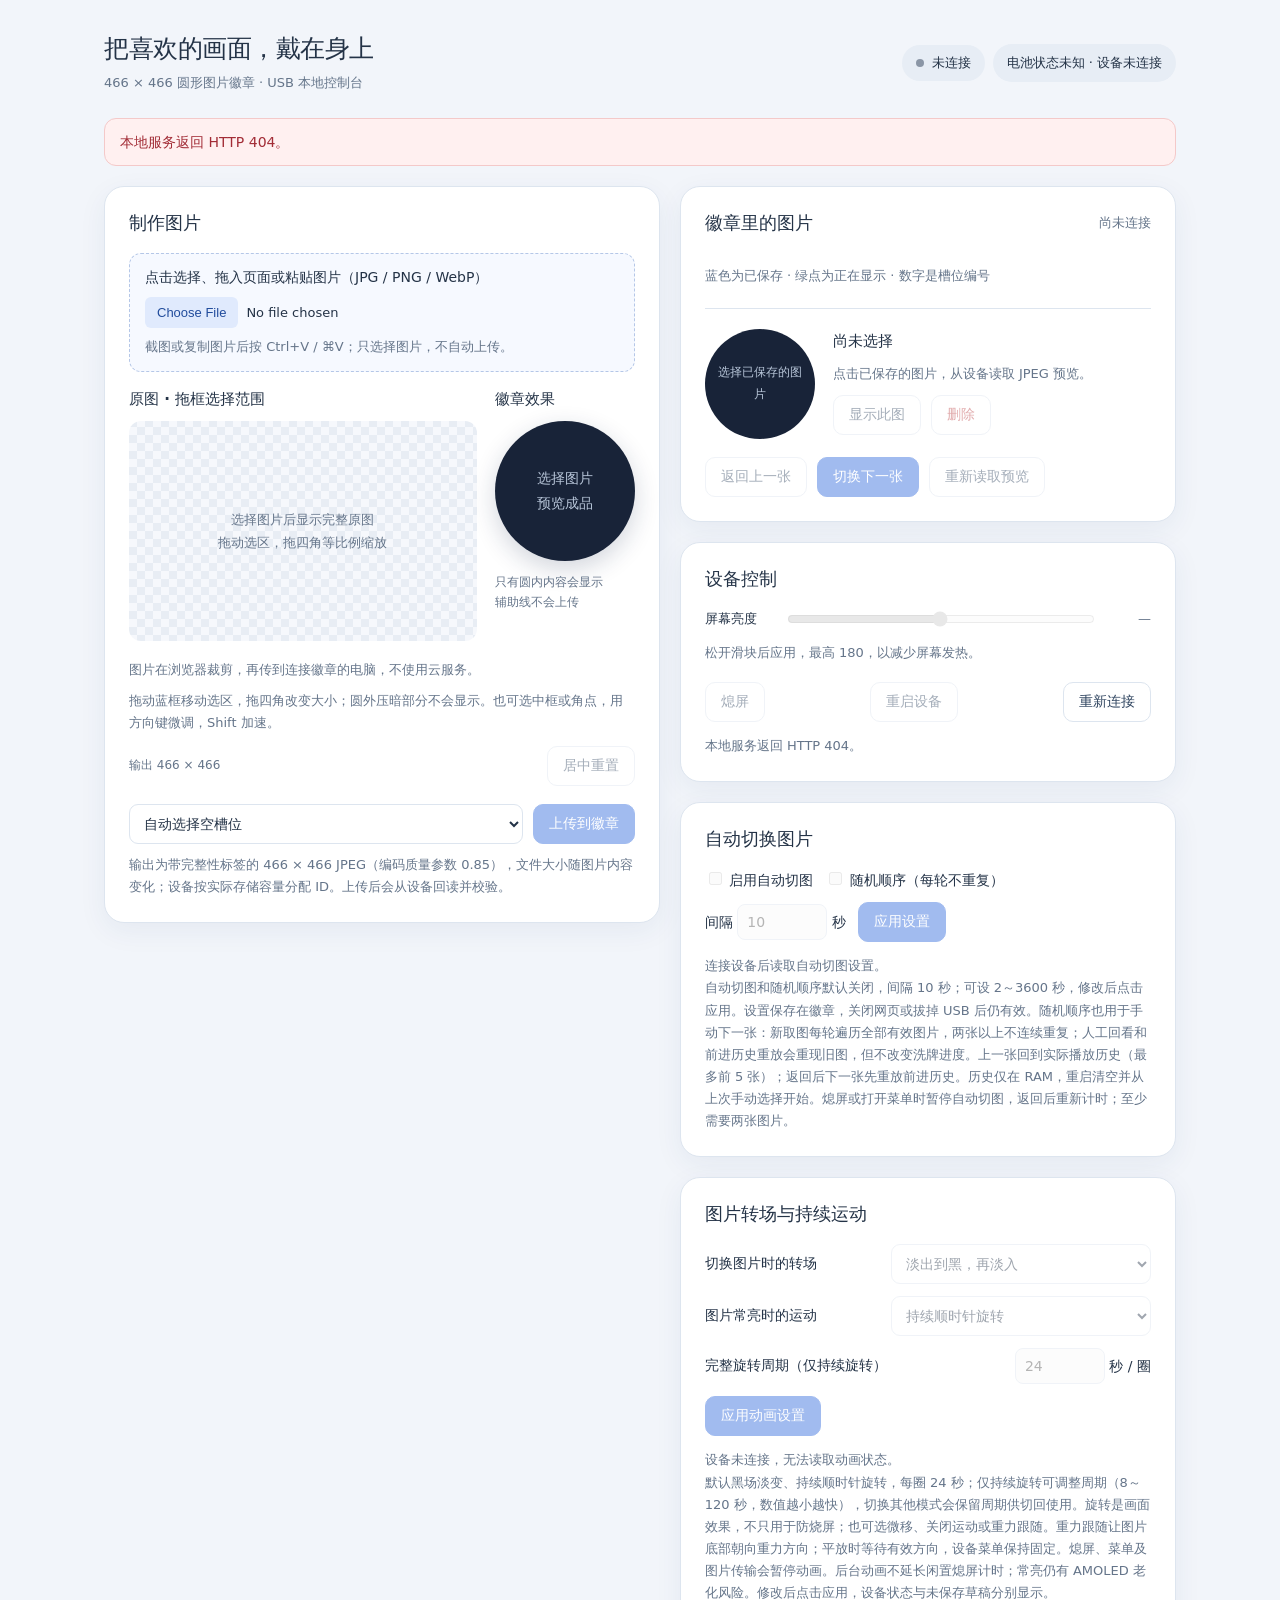
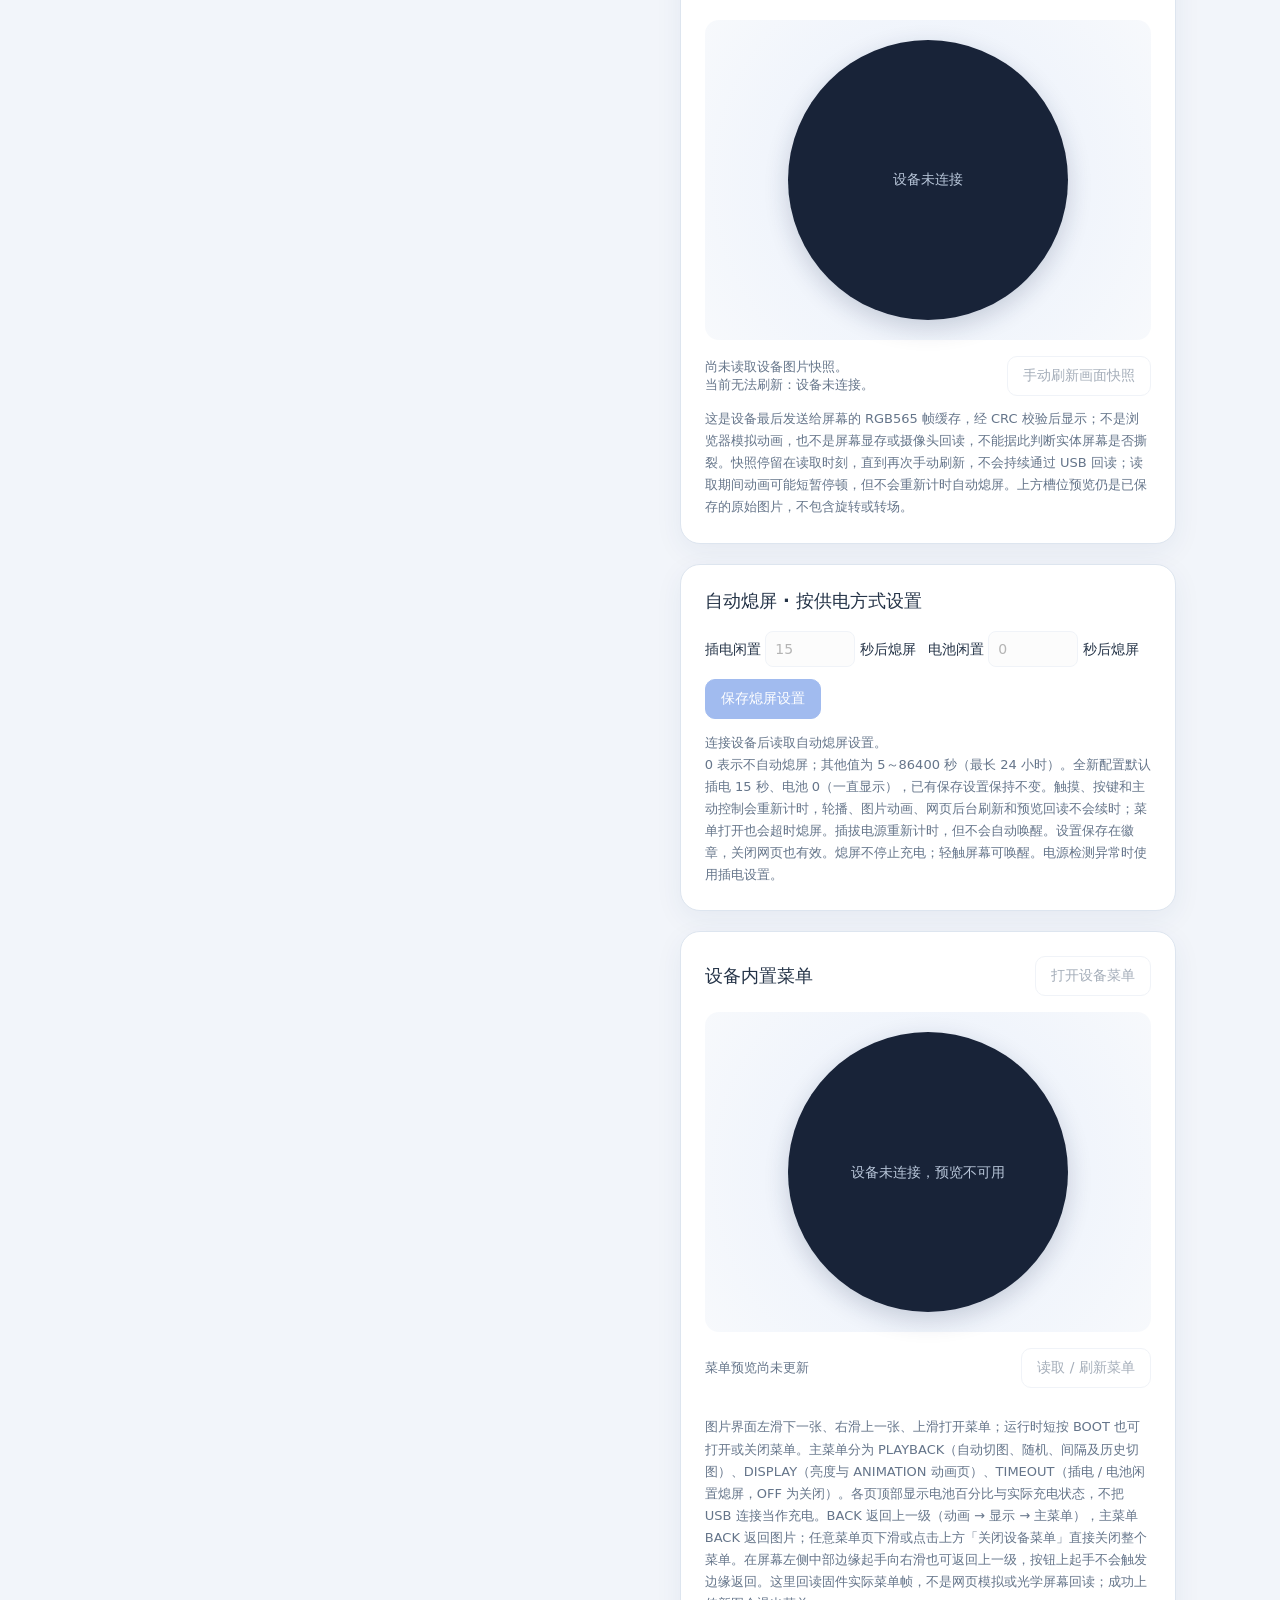
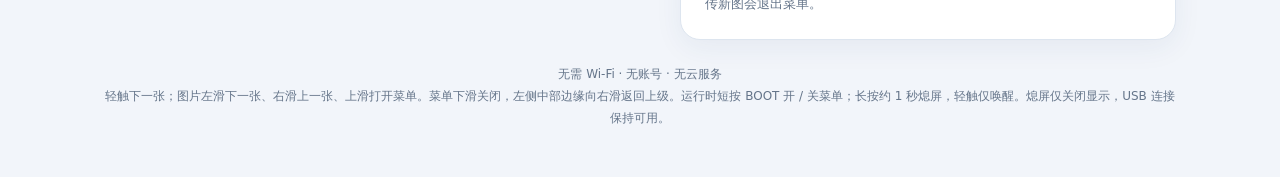
==== commit b83c2988: "发布 JPEG 图片徽章与中文项目主页" ====
--- a/web/index.html
+++ b/web/index.html
@@ -12,11 +12,12 @@
 .animation-config{display:grid;gap:12px;font-size:14px}.animation-config label{display:flex;align-items:center;justify-content:space-between;gap:10px;flex-wrap:wrap}.animation-config select{flex:1;max-width:260px}.animation-config input{width:90px;border:1px solid var(--line);border-radius:8px;padding:9px;font:inherit}.animation-config button{justify-self:start}input:disabled{opacity:.43;cursor:not-allowed}#animationStatus,#displaySnapshotStatus{white-space:pre-line;overflow-wrap:anywhere}@media(max-width:420px){.animation-config label{align-items:flex-start;flex-direction:column}.animation-config select{width:100%;max-width:none}.menu-actions{grid-template-columns:1fr}}
 .crop-card{align-self:start}.crop-workspace{display:grid;grid-template-columns:minmax(0,1fr) 140px;gap:18px;align-items:start;margin:18px 0}.crop-editor-stage{display:flex;justify-content:center;align-items:center;min-height:220px;padding:16px;border-radius:12px;background:repeating-conic-gradient(#e8edf4 0% 25%,#f6f8fc 0% 50%) 0/16px 16px}.crop-source-frame{position:relative;width:100%;max-width:var(--crop-max-width,100%);user-select:none}.crop-source-frame img{display:block;width:100%;height:auto;pointer-events:none}.crop-shade{position:absolute;inset:0;width:100%;height:100%;pointer-events:none}.crop-selection{position:absolute;border:2px solid #4c9bff;cursor:move;touch-action:none;outline-offset:5px}.crop-round-guide{position:absolute;inset:-2px;border:1px solid #fff9;border-radius:50%;pointer-events:none}.crop-grid{position:absolute;inset:0;opacity:0;pointer-events:none}.crop-grid span{position:absolute;border-color:#fff9;border-style:dashed;border-width:0}.crop-grid span:nth-child(1){left:33.333%;top:0;bottom:0;border-left-width:1px}.crop-grid span:nth-child(2){left:66.667%;top:0;bottom:0;border-left-width:1px}.crop-grid span:nth-child(3){top:33.333%;left:0;right:0;border-top-width:1px}.crop-grid span:nth-child(4){top:66.667%;left:0;right:0;border-top-width:1px}.crop-selection.is-dragging .crop-grid{opacity:1}.crop-handle{position:absolute;width:32px;height:32px;padding:0;border:0;border-radius:0;background:transparent;transform:translate(-50%,-50%);touch-action:none}.crop-handle::after{content:"";position:absolute;width:12px;height:12px;top:50%;left:50%;transform:translate(-50%,-50%);border:2px solid #fff;background:var(--accent);border-radius:2px}.crop-handle:hover:not(:disabled){background:transparent}.crop-handle[data-crop-handle=nw]{left:0;top:0;cursor:nwse-resize}.crop-handle[data-crop-handle=ne]{left:100%;top:0;cursor:nesw-resize}.crop-handle[data-crop-handle=sw]{left:0;top:100%;cursor:nesw-resize}.crop-handle[data-crop-handle=se]{left:100%;top:100%;cursor:nwse-resize}.crop-selection[aria-disabled=true]{cursor:not-allowed;opacity:.65}.crop-selection:focus-visible{outline:3px solid #79a8ff}.crop-preview .circle{width:100%;margin:12px auto}.crop-preview p{font-size:12px;color:var(--muted);line-height:1.6}.crop-empty{color:var(--muted);font-size:13px;text-align:center;line-height:1.8}.crop-tools{margin-top:12px;gap:12px}#cropSize{font-size:12px;color:var(--muted)}@media(max-width:1000px){.crop-workspace{grid-template-columns:1fr}.crop-preview{max-width:180px;margin:auto;width:100%;text-align:center}}@media(pointer:coarse){.crop-handle{width:44px;height:44px}}
 .filebox.is-dragover{border-color:var(--accent);background:#e0eaff;outline:2px solid #79a8ff;outline-offset:2px}.filebox .hint{display:block;margin-top:10px}
+header{flex-wrap:wrap}.header-status{display:flex;align-items:center;justify-content:flex-end;gap:8px;flex-wrap:wrap;max-width:100%}.battery-pill{white-space:normal;line-height:1.5;font-variant-numeric:tabular-nums;max-width:100%}.battery-pill.charging{background:#e0f3eb;color:#12664b}@media(max-width:780px){header{gap:12px}.header-status{width:100%;justify-content:flex-start}}@media(max-width:600px){.catalog-heading{flex-wrap:wrap;align-items:flex-start}.catalog-heading #slotCount{flex:1 1 100%;text-align:left;overflow-wrap:anywhere}}
 </style>
 </head>
 <body>
 <main>
-<header><div><h1>把喜欢的画面，戴在身上</h1><p>466 × 466 圆形图片徽章 · USB 本地控制台</p></div><div id="connection" class="pill" role="status"><span class="dot"></span><span id="connectionText">正在连接</span></div></header>
+<header><div><h1>把喜欢的画面，戴在身上</h1><p>466 × 466 圆形图片徽章 · USB 本地控制台</p></div><div class="header-status"><div id="connection" class="pill" role="status"><span class="dot" aria-hidden="true"></span><span id="connectionText">正在连接</span></div><div id="batteryStatus" class="pill battery-pill" role="status" aria-live="polite" aria-atomic="true">电池状态未知 · 设备未连接</div></div></header>
 <div id="message" class="message" role="status" aria-live="polite" hidden></div>
 <div class="grid">
 <section class="card crop-card">
@@ -42,16 +43,16 @@
 <div class="row spread crop-tools"><output id="cropSize">输出 466 × 466</output><button id="resetCrop" disabled>居中重置</button></div>
 <div class="uploadrow"><select id="uploadSlot" aria-label="上传目标槽位"><option value="auto">自动选择空槽位</option></select><button id="upload" class="primary" disabled>上传到徽章</button></div>
 <div id="busybar" class="busybar" hidden></div>
-<p class="hint" style="margin-top:10px">每张约 424 KiB。上传完成后立即显示并保存；断电后仍会记住当前图片。</p>
+<p class="hint" style="margin-top:10px">输出为带完整性标签的 466 × 466 JPEG（编码质量参数 0.85），文件大小随图片内容变化；设备按实际存储容量分配 ID。上传后会从设备回读并校验。</p>
 </section>
 <div class="stack">
 <section class="card">
-<div class="row spread"><h2 style="margin:0">徽章里的图片</h2><span id="slotCount" class="hint">尚未连接</span></div>
+<div class="row spread catalog-heading"><h2 style="margin:0">徽章里的图片</h2><span id="slotCount" class="hint">尚未连接</span></div>
 <div id="slots" class="slots" role="group" aria-label="图片槽位"></div>
 <p class="hint">蓝色为已保存 · 绿点为正在显示 · 数字是槽位编号</p>
 <div class="divider"></div>
 <div class="saved-row"><div class="saved-preview"><canvas id="savedCanvas" width="466" height="466" aria-label="设备已保存图片预览"></canvas><div id="savedPlaceholder" class="placeholder">选择已保存的图片</div></div><div class="saved-info"><h3 id="selectedLabel">尚未选择</h3><p id="selectedInfo" class="muted">点击上方槽位，从设备读取图片。</p><div class="row"><button id="show" data-device disabled>显示此图</button><button id="delete" class="danger" data-device disabled>删除</button></div></div></div>
-<div class="row" style="margin-top:18px"><button id="next" class="primary" data-device disabled>切换下一张</button><button id="readback" data-device disabled>重新读取预览</button></div>
+<div class="row" style="margin-top:18px"><button id="previous" data-new disabled>返回上一张</button><button id="next" class="primary" data-device disabled>切换下一张</button><button id="readback" data-device disabled>重新读取预览</button></div>
 </section>
 <section class="card">
 <h2>设备控制</h2>
@@ -64,11 +65,12 @@
 <h2>自动切换图片</h2>
 <div class="slideshow-config">
 <label><input id="slideshowEnabled" type="checkbox" data-new disabled> 启用自动切图</label>
+<label><input id="shuffleEnabled" type="checkbox" data-new disabled> 随机顺序（每轮不重复）</label>
 <label for="slideshowInterval">间隔 <input id="slideshowInterval" type="number" min="2" max="3600" step="1" value="10" data-new disabled> 秒</label>
 <button id="applySlideshow" class="primary" data-new disabled>应用设置</button>
 </div>
 <div id="slideshowStatus" class="statusline" role="status">连接设备后读取自动切图设置。</div>
-<p class="hint">默认关闭、间隔 10 秒；可设 2～3600 秒，修改后点击应用。设置保存在徽章，关闭网页或拔掉 USB 后仍会自动切图。熄屏或打开菜单时暂停，返回后重新计时；至少需要两张图片。自动切图不逐次写 Flash，重启从上次手动选择开始。</p>
+<p class="hint">自动切图和随机顺序默认关闭，间隔 10 秒；可设 2～3600 秒，修改后点击应用。设置保存在徽章，关闭网页或拔掉 USB 后仍有效。随机顺序也用于手动下一张：新取图每轮遍历全部有效图片，两张以上不连续重复；人工回看和前进历史重放会重现旧图，但不改变洗牌进度。上一张回到实际播放历史（最多前 5 张）；返回后下一张先重放前进历史。历史仅在 RAM，重启清空并从上次手动选择开始。熄屏或打开菜单时暂停自动切图，返回后重新计时；至少需要两张图片。</p>
 </section>
 <section class="card">
 <h2>图片转场与持续运动</h2>
@@ -99,13 +101,17 @@
 <div class="stage"><div class="circle menu-preview"><canvas id="menuCanvas" width="466" height="466" aria-label="设备菜单实际像素预览"></canvas><div id="menuPlaceholder" class="placeholder">打开菜单后<br>从设备读取实际画面</div></div></div>
 <div class="row spread"><span id="menuStatus" class="hint" role="status">尚未读取菜单</span><button id="menuReadback" data-new disabled>读取 / 刷新菜单</button></div>
 <div class="menu-actions" role="group" aria-label="远程设备菜单操作">
+<button data-menu-action="playback" data-new disabled>打开播放设置页</button>
+<button data-menu-action="display" data-new disabled>打开显示设置页</button>
+<button data-menu-action="timeout" data-new disabled>打开熄屏设置页</button>
 <button data-menu-action="slideshow" data-new disabled>自动切图 开 / 关</button>
+<button data-menu-action="shuffle" data-new disabled>随机顺序 开 / 关</button>
+<button data-menu-action="previous" data-new disabled>返回上一张</button>
 <button data-menu-action="next" data-new disabled>切换下一张</button>
 <button data-menu-action="interval_down" data-new disabled>缩短间隔</button>
 <button data-menu-action="interval_up" data-new disabled>延长间隔</button>
 <button data-menu-action="brightness_down" data-new disabled>降低亮度</button>
 <button data-menu-action="brightness_up" data-new disabled>提高亮度</button>
-<button data-menu-action="timeout" data-new disabled>打开熄屏设置页</button>
 <button data-menu-action="usb_sleep_down" data-autosleep disabled>缩短插电熄屏时间</button>
 <button data-menu-action="usb_sleep_up" data-autosleep disabled>延长插电熄屏时间</button>
 <button data-menu-action="battery_sleep_down" data-autosleep disabled>缩短电池熄屏时间</button>
@@ -117,30 +123,40 @@
 <button data-menu-action="rotation_slower" data-animation disabled>旋转减慢</button>
 <button data-menu-action="main" data-new disabled>返回主菜单</button>
 <button data-menu-action="sleep" data-new disabled>熄屏并退出菜单</button>
-<button data-menu-action="back" data-new disabled>返回图片</button>
+<button data-menu-action="back" data-new disabled>返回上一级</button>
 </div>
-<p class="hint" style="margin-top:12px">图片界面向上滑动，或运行时短按 BOOT，可打开菜单。AUTO 是轮播开关，INTERVAL 是间隔，BRIGHTNESS 是亮度；NEXT / SLEEP / BACK 为切图 / 熄屏 / 返回。TIMEOUT 打开自动熄屏页，USB POWER / BATTERY 分别调整插电 / 电池超时，OFF 为不自动熄屏。ANIMATION 打开动画设置页，可切换转场、持续运动并调整旋转周期；设置页 BACK 返回主菜单。这里读取固件实际绘制的菜单，不是网页模拟；按钮与屏幕菜单共用操作。成功上传新图会退出菜单。</p>
+<p class="hint" style="margin-top:12px">图片界面左滑下一张、右滑上一张、上滑打开菜单；运行时短按 BOOT 也可打开或关闭菜单。主菜单分为 PLAYBACK（自动切图、随机、间隔及历史切图）、DISPLAY（亮度与 ANIMATION 动画页）、TIMEOUT（插电 / 电池闲置熄屏，OFF 为关闭）。各页顶部显示电池百分比与实际充电状态，不把 USB 连接当作充电。BACK 返回上一级（动画 → 显示 → 主菜单），主菜单 BACK 返回图片；任意菜单页下滑或点击上方「关闭设备菜单」直接关闭整个菜单。在屏幕左侧中部边缘起手向右滑也可返回上一级，按钮上起手不会触发边缘返回。这里回读固件实际菜单帧，不是网页模拟或光学屏幕回读；成功上传新图会退出菜单。</p>
 </section>
 </div>
 </div>
-<footer>无需 Wi-Fi · 无账号 · 无云服务<br>轻触切图；向上滑动或运行时短按 BOOT 打开菜单。长按约 1 秒熄屏，轻触唤醒。熄屏仅关闭显示，USB 连接保持可用。</footer>
+<footer>无需 Wi-Fi · 无账号 · 无云服务<br>轻触下一张；图片左滑下一张、右滑上一张、上滑打开菜单。菜单下滑关闭，左侧中部边缘向右滑返回上级。运行时短按 BOOT 开 / 关菜单；长按约 1 秒熄屏，轻触仅唤醒。熄屏仅关闭显示，USB 连接保持可用。</footer>
 </main>
 <script>
 'use strict';
 const $ = id => document.getElementById(id);
-const SIZE = 466, FRAME_BYTES = SIZE * SIZE * 2, SLOT_COUNT = 50;
+const SIZE = 466, FRAME_BYTES = SIZE * SIZE * 2;
 const crop = $('cropCanvas'), cropCtx = crop.getContext('2d', {willReadFrequently:true});
 const savedCtx = $('savedCanvas').getContext('2d');
 const menuCtx = $('menuCanvas').getContext('2d');
 const displayCtx = $('displayCanvas').getContext('2d');
 const transitionLabels = {direct:'直接切换', fade:'黑场淡变', slide:'水平推入'};
 const motionLabels = {off:'关闭运动', shift:'60 秒微移', rotate:'持续顺时针旋转', gravity:'重力跟随'};
+const menuPages = {
+  main: ['playback','display','timeout'],
+  playback: ['slideshow','shuffle','interval_down','interval_up','previous','next'],
+  display: ['brightness_down','brightness_up','animation'],
+  timeout: ['usb_sleep_down','usb_sleep_up','battery_sleep_down','battery_sleep_up'],
+  animation: ['transition_next','motion_next','rotation_faster','rotation_slower']
+};
+const menuPageLabels = {main:'主菜单',playback:'播放设置',display:'显示设置',timeout:'熄屏设置',animation:'动画设置'};
 let image = null, state = null, connected = false, busy = false, selected = null;
 let savedSlot = null, savedCRC = null, pollPromise = null, loadingFile = 0;
 let brightnessEditing = false, slideshowEditing = false, menuSnapshot = null, menuAttempt = null;
 let autosleepEditing = false;
 let animationEditing = false, displaySnapshot = null, displaySnapshotError = '';
-const slotButtons = [];
+let catalogRevision = null;
+let galleryImages = [];
+const slotButtons = new Map();
 const cropEditor = $('cropEditor'), cropSelection = $('cropSelection');
 let cropBox = null, cropDrag = null;
 const imageInput = $('imageInput');
@@ -152,6 +168,42 @@
   $('message').hidden = !text;
 }
 function occupied(slot) { return !!state && state.slots.includes(slot); }
+function renderCatalog(catalog) {
+  if (!catalog || !Array.isArray(catalog.images) || !Number.isInteger(catalog.catalog_revision)) throw new Error('图片目录无效，请重新连接设备。');
+  const previousChoice = $('uploadSlot').value;
+  catalogRevision = catalog.catalog_revision;
+  galleryImages = catalog.images;
+  state = state || {};
+  state.slots = galleryImages.map(item => item.slot);
+  state.images = galleryImages;
+  const container = $('slots');
+  container.replaceChildren(); slotButtons.clear();
+  for (const item of galleryImages) {
+    const button = document.createElement('button');
+    button.className = 'slot occupied'; button.textContent = String(item.slot); button.disabled = !connected || busy;
+    button.addEventListener('click', () => {
+      if (busy) return;
+      selected = item.slot; clearSaved(); updateControls();
+      perform('正在从徽章读取槽位 ' + item.slot + '…', () => readImage(item.slot), '已从设备读取 JPEG 图片，完整性校验通过。');
+    });
+    container.append(button); slotButtons.set(item.slot, button);
+  }
+  const selector = $('uploadSlot'); selector.replaceChildren(new Option('自动使用设备分配的最小空 ID', 'auto'));
+  for (const item of galleryImages) selector.append(new Option('槽位 ' + item.slot + ' · 覆盖已有图片', String(item.slot)));
+  if ([...selector.options].some(option => option.value === previousChoice)) selector.value = previousChoice;
+  else selector.value = 'auto';
+  if (selected !== null && !occupied(selected) && savedSlot === selected) clearSaved('图片已删除。');
+  renderGallerySelection();
+}
+function renderGallerySelection() {
+  for (const [slot, button] of slotButtons) {
+    button.disabled = !connected || busy;
+    button.classList.toggle('selected', selected === slot);
+    button.classList.toggle('current', !!state && state.current === slot);
+    button.setAttribute('aria-pressed', String(selected === slot));
+    button.setAttribute('aria-label', '槽位 ' + slot + '，已保存' + (state && state.current === slot ? '，正在显示' : ''));
+  }
+}
 function clearSaved(text='这个槽位还没有图片') {
   savedCtx.clearRect(0, 0, SIZE, SIZE);
   savedSlot = savedCRC = null;
@@ -161,7 +213,9 @@
 function supportsMenu() {
   return !!state && typeof state.slideshow_enabled === 'boolean'
     && Number.isInteger(state.slideshow_interval) && state.slideshow_interval >= 2 && state.slideshow_interval <= 3600
-    && typeof state.slideshow_error === 'string' && typeof state.menu_open === 'boolean';
+    && typeof state.slideshow_error === 'string' && typeof state.menu_open === 'boolean'
+    && typeof state.shuffle_enabled === 'boolean' && typeof state.previous_available === 'boolean'
+    && Object.hasOwn(menuPages, state.menu_page);
 }
 function supportsAutosleep() {
   return !!state && ['usb','battery','unknown'].includes(state.power_source)
@@ -231,25 +285,46 @@
 function menuKey() {
   return JSON.stringify([state.menu_open, state.sleeping, state.slideshow_enabled, state.slideshow_interval,
     state.slideshow_error, state.brightness, state.current, state.slots, state.menu_page,
-    state.autosleep_usb_seconds, state.autosleep_battery_seconds, state.power_source,
-    state.transition_mode, state.motion_mode, state.rotation_period]);
+    state.autosleep_usb_seconds, state.autosleep_battery_seconds,
+    state.transition_mode, state.motion_mode, state.rotation_period,
+    state.shuffle_enabled, state.previous_available, state.pmu_ok,
+    state.battery_connected, state.battery_percent, state.battery_charging]);
 }
 function clearMenu() {
   menuCtx.clearRect(0, 0, SIZE, SIZE);
   menuSnapshot = null;
   menuAttempt = null;
 }
+function batteryLabel() {
+  if (!connected || !state) return '电池状态未知 · 设备未连接';
+  if (state.pmu_ok !== true || typeof state.battery_connected !== 'boolean') return '电池状态未知 · 充电状态未知';
+  if (!state.battery_connected) return '未连接电池';
+  const percent = state.battery_percent;
+  const level = Number.isInteger(percent) && percent >= 0 && percent <= 100 ? `电池 ${percent}%` : '电池电量未知';
+  const charging = state.battery_charging === true ? '充电中' : state.battery_charging === false ? '未充电' : '充电状态未知';
+  return `${level} · ${charging}`;
+}
 function updateControls() {
   $('connection').classList.toggle('connected', connected);
   $('connectionText').textContent = connected ? (busy ? '正在传输' : 'USB 已连接') : '未连接';
+  const battery = batteryLabel();
+  if ($('batteryStatus').textContent !== battery) $('batteryStatus').textContent = battery;
+  $('batteryStatus').classList.toggle('charging', connected && state?.pmu_ok === true && state.battery_connected === true && state.battery_charging === true);
   $('busybar').hidden = !busy;
   for (const el of document.querySelectorAll('[data-device]')) el.disabled = !connected || busy;
   for (const el of document.querySelectorAll('[data-new]')) el.disabled = !connected || busy || !supportsMenu();
   for (const el of document.querySelectorAll('[data-autosleep]')) el.disabled = !connected || busy || !supportsAutosleep();
   for (const el of document.querySelectorAll('[data-animation]')) el.disabled = !connected || busy || !supportsAnimation();
-  for (const el of document.querySelectorAll('[data-menu-action], #menuReadback')) {
-    el.disabled = busy || !menuVisible() || (el.hasAttribute('data-autosleep') && !supportsAutosleep())
-      || (el.hasAttribute('data-animation') && !supportsAnimation());
+  $('menuReadback').disabled = busy || !menuVisible();
+  for (const el of document.querySelectorAll('[data-menu-action]')) {
+    const action = el.dataset.menuAction;
+    const legal = supportsMenu() && (['back','main','sleep'].includes(action) || menuPages[state.menu_page].includes(action));
+    el.hidden = !legal || (action === 'main' && state.menu_page === 'main');
+    el.disabled = busy || !menuVisible() || !legal || (el.hasAttribute('data-autosleep') && !supportsAutosleep())
+      || (el.hasAttribute('data-animation') && !supportsAnimation())
+      || (action === 'previous' && !state?.previous_available)
+      || (action === 'next' && !state?.slots.length);
+    if (action === 'back') el.textContent = state?.menu_page === 'main' ? '返回图片' : '返回上一级';
   }
   const gravityUnavailable = gravityUnavailableReason();
   const gravityOption = $('animationMotion').querySelector('option[value="gravity"]');
@@ -266,7 +341,7 @@
   const menuFresh = menuVisible() && menuSnapshot === menuKey();
   $('menuPlaceholder').hidden = menuFresh;
   $('menuPlaceholder').textContent = !connected ? '设备未连接，预览不可用' : !supportsMenu() ? '需要更新徽章固件' : state.sleeping ? '屏幕已熄灭' : !state.menu_open ? '打开菜单后\n从设备读取实际画面' : '尚未读取最新菜单\n点击读取 / 刷新';
-  $('menuStatus').textContent = menuFresh ? '466 × 466 · 设备回读 CRC 校验通过' : '菜单预览尚未更新';
+  $('menuStatus').textContent = menuFresh ? `${menuPageLabels[state.menu_page]} · 466 × 466 · 设备回读 CRC 校验通过` : '菜单预览尚未更新';
   $('file').disabled = busy;
   $('uploadSlot').disabled = busy;
   $('resetCrop').disabled = !image || busy;
@@ -278,23 +353,14 @@
   $('upload').disabled = !connected || busy || !image || !state.storage_ok || !state.display_ok || (state.psram_ok === false);
   for (const id of ['show','delete','readback']) $(id).disabled = !connected || busy || selected === null || !occupied(selected);
   $('next').disabled = !connected || busy || !state || state.slots.length === 0;
+  $('previous').disabled = !connected || busy || !supportsMenu() || !state.previous_available;
   $('sleep').textContent = state && state.sleeping ? '唤醒屏幕' : '熄屏';
-  $('selectedLabel').textContent = selected === null ? '尚未选择' : `槽位 ${String(selected).padStart(2,'0')}`;
-  if (selected === null) $('selectedInfo').textContent = '点击上方槽位，从设备读取图片。';
+  $('selectedLabel').textContent = selected === null ? '尚未选择' : '槽位 ' + selected;
+  if (selected === null) $('selectedInfo').textContent = '点击已保存的图片，从设备读取 JPEG 预览。';
   else if (!connected) $('selectedInfo').textContent = '设备未连接；预览可能不是最新状态。';
-  else if (!occupied(selected)) $('selectedInfo').textContent = '空槽位，可以上传一张新图片。';
-  else $('selectedInfo').textContent = (state.current === selected ? '正在显示' : '已保存') + (savedSlot === selected ? ` · 校验 ${savedCRC.toString(16).padStart(8,'0')}` : ' · 尚未读取预览');
-  slotButtons.forEach((button, slot) => {
-    button.disabled = !connected || busy;
-    button.classList.toggle('occupied', occupied(slot));
-    button.classList.toggle('selected', selected === slot);
-    button.classList.toggle('current', !!state && state.current === slot);
-    button.setAttribute('aria-pressed', String(selected === slot));
-    button.setAttribute('aria-label', `槽位 ${slot}，${occupied(slot) ? '已保存' : '空'}${state && state.current === slot ? '，正在显示' : ''}`);
-  });
-  for (let slot=0; slot<SLOT_COUNT; slot++) {
-    $('uploadSlot').options[slot+1].textContent = `槽位 ${String(slot).padStart(2,'0')} · ${state ? (occupied(slot) ? '覆盖已有图片' : '空') : '等待连接'}`;
-  }
+  else if (!occupied(selected)) $('selectedInfo').textContent = '所选 ID 当前为空；上传到自动分配可使用最小空 ID。';
+  else $('selectedInfo').textContent = (state.current === selected ? '正在显示' : '已保存') + (savedSlot === selected ? ' · CRC ' + savedCRC.toString(16).padStart(8,'0') : ' · 尚未读取预览');
+  renderGallerySelection();
 }
 function renderState(next) {
   const previous = state;
@@ -302,7 +368,8 @@
   connected = true;
   if (savedSlot !== null && (!occupied(savedSlot) || (next.current === savedSlot && next.current_crc32 !== savedCRC))) clearSaved('图片已更新，请重新读取预览');
   if (selected === null && next.current >= 0) selected = next.current;
-  $('slotCount').textContent = `${next.slots.length} / ${SLOT_COUNT} 张`;
+  const mib = value => (value / 1048576).toFixed(1) + ' MiB';
+  $('slotCount').textContent = next.image_count + ' 张 · 已用 ' + mib(next.storage_used_bytes) + ' / ' + mib(next.storage_total_bytes) + ' · 可用 ' + mib(next.storage_free_bytes) + '（保留 ' + mib(next.storage_reserve_bytes) + '）';
   if (!brightnessEditing) {
     $('brightness').value = next.brightness;
     $('brightnessOut').textContent = next.brightness;
@@ -311,6 +378,7 @@
     if (!slideshowEditing && document.activeElement !== $('slideshowInterval')) {
       $('slideshowEnabled').checked = next.slideshow_enabled;
       $('slideshowInterval').value = next.slideshow_interval;
+      $('shuffleEnabled').checked = next.shuffle_enabled;
     }
     const status = next.slideshow_error ? `错误：${next.slideshow_error}`
       : !next.slideshow_enabled ? '已关闭'
@@ -318,10 +386,10 @@
       : next.menu_open ? '已暂停：菜单打开'
       : next.slots.length < 2 ? '等待至少两张有效图片'
       : '正在自动切换';
-    $('slideshowStatus').textContent = `设备设置：${next.slideshow_enabled ? '启用' : '关闭'} · ${next.slideshow_interval} 秒 · ${status}`;
+    $('slideshowStatus').textContent = `设备设置：${next.slideshow_enabled ? '启用' : '关闭'} · ${next.slideshow_interval} 秒 · ${next.shuffle_enabled ? '随机顺序' : '槽位顺序'} · ${status}`;
     if (!next.menu_open || next.sleeping) clearMenu();
   } else {
-    $('slideshowStatus').textContent = '需要更新徽章固件：当前固件未提供自动切图与菜单接口。原有图片功能仍可使用。';
+    $('slideshowStatus').textContent = '需要更新徽章固件：当前固件未提供新版菜单、随机顺序与播放历史接口。原有图片功能仍可使用。';
     clearMenu();
   }
   if (supportsAutosleep()) {
@@ -348,8 +416,7 @@
   if (next.psram_ok === false) health.push('PSRAM 异常');
   if (next.pmu_ok === false) health.push('电源管理异常');
   if (next.preferences_ok === false) health.push('设置存储异常');
-  const battery = next.battery_connected ? (next.battery_percent >= 0 ? `电池 ${next.battery_percent}%` : '电池电量未知') : '未连接电池';
-  $('deviceInfo').textContent = `${next.sleeping ? '屏幕已熄灭' : '屏幕已点亮'} · ${battery}\n${health.join(' · ')} · ${next.firmware}`;
+  $('deviceInfo').textContent = `${next.sleeping ? '屏幕已熄灭' : '屏幕已点亮'} · ${batteryLabel()}\n${health.join(' · ')} · ${next.firmware}`;
   $('deviceInfo').style.whiteSpace = 'pre-line';
   updateControls();
   if (!previous && !next.storage_ok) message('设备已连接，但图片存储异常。请查看设备固件与终端日志。', 'error');
@@ -379,11 +446,19 @@
 async function refreshStatus(silent=false) {
   try {
     const next = await api('/api/status');
+    if (catalogRevision !== next.catalog_revision || !state) {
+      const catalog = await api('/api/catalog');
+      if (catalog.catalog_revision !== next.catalog_revision) throw new Error('图片目录在读取期间变化，请刷新。');
+      renderCatalog(catalog);
+    }
     const wasConnected = connected;
+    next.slots = galleryImages.map(item => item.slot);
+    next.images = galleryImages;
     renderState(next);
-    if (!silent || !wasConnected) message('徽章已连接。选择图片并上传，或点击槽位查看已保存的图片。', 'success');
+    if (!silent || !wasConnected) message('徽章已连接。选择图片并上传，或点击槽位查看已保存的 JPEG 图片。', 'success');
   } catch (error) {
     connected = false;
+    catalogRevision = null;
     $('deviceInfo').textContent = error.message;
     updateControls();
     if (!silent) message(error.message, 'error');
@@ -556,15 +631,19 @@
 });
 window.addEventListener('resize',finishCropDrag);
 window.addEventListener('blur',finishCropDrag);
-function encode565() {
+async function encodeJpeg() {
   drawCrop();
-  const pixels=cropCtx.getImageData(0,0,SIZE,SIZE).data;
-  const result=new Uint8Array(FRAME_BYTES);
-  for (let p=0,b=0;p<pixels.length;p+=4,b+=2) {
-    const value=((pixels[p]>>3)<<11)|((pixels[p+1]>>2)<<5)|(pixels[p+2]>>3);
-    result[b]=value&255; result[b+1]=value>>8;
-  }
-  return result;
+  const output=document.createElement('canvas'); output.width=output.height=SIZE;
+  const ctx=output.getContext('2d'); ctx.fillStyle='#000'; ctx.fillRect(0,0,SIZE,SIZE);
+  ctx.beginPath(); ctx.arc(SIZE/2,SIZE/2,233,0,Math.PI*2); ctx.clip(); ctx.drawImage(crop,0,0);
+  const blob=await new Promise((resolve,reject)=>output.toBlob(value=>value?resolve(value):reject(new Error('浏览器无法生成 JPEG 图片。')),'image/jpeg',0.85));
+  const jpeg=new Uint8Array(await blob.arrayBuffer());
+  if (jpeg[0]!==0xff || jpeg[1]!==0xd8 || jpeg[jpeg.length-2]!==0xff || jpeg[jpeg.length-1]!==0xd9) throw new Error('浏览器返回了无效 JPEG 数据。');
+  const tagged=new Uint8Array(jpeg.length+17); tagged.set(jpeg.subarray(0,2));
+  tagged.set([0xff,0xfe,0x00,0x0f,0x42,0x44,0x47,0x4a,0x31],2);
+  new DataView(tagged.buffer).setUint32(11,tagged.length,true); tagged.set(jpeg.subarray(2),19);
+  new DataView(tagged.buffer).setUint32(15,crc32(tagged),true);
+  return tagged;
 }
 const crcTable = new Uint32Array(256);
 for (let n=0;n<256;n++) {
@@ -591,11 +670,29 @@
   context.putImageData(pixels,0,0);
   return result.crc;
 }
+function normalizedJpegCRC(bytes) {
+  let crc=0xffffffff;
+  for(let i=0;i<bytes.length;i++) {
+    const byte=i>=15&&i<19?0:bytes[i];
+    crc=crcTable[(crc^byte)&255]^(crc>>>8);
+  }
+  return (crc^0xffffffff)>>>0;
+}
 async function readImage(slot) {
-  const crc=await readFrame(`/api/image?slot=${slot}`,savedCtx);
-  savedSlot=slot; savedCRC=crc;
+  const result=await api('/api/image?slot='+slot,{},true);
+  const bytes=new Uint8Array(result.buffer);
+  if(bytes.length<21||bytes[0]!==0xff||bytes[1]!==0xd8||bytes[2]!==0xff||bytes[3]!==0xfe||bytes[4]!==0||bytes[5]!==15||String.fromCharCode(...bytes.subarray(6,11))!=='BDGJ1'||new DataView(bytes.buffer,bytes.byteOffset,bytes.byteLength).getUint32(11,true)!==bytes.length||bytes[bytes.length-2]!==0xff||bytes[bytes.length-1]!==0xd9) throw new Error('设备返回了无效的带校验 JPEG 图片。');
+  const view=new DataView(bytes.buffer,bytes.byteOffset,bytes.byteLength), storedCRC=view.getUint32(15,true);
+  if(normalizedJpegCRC(bytes)!==storedCRC||crc32(bytes)!==result.crc) throw new Error('JPEG 完整文件 CRC 校验失败，请重新读取。');
+  const catalogEntry=galleryImages.find(item=>item.slot===slot);
+  if(!catalogEntry||catalogEntry.crc32!==result.crc||catalogEntry.bytes!==bytes.length||(state.current===slot&&state.current_crc32!==result.crc)) throw new Error('JPEG 文件与设备目录的 CRC 或长度不一致，请刷新目录后重试。');
+  const bitmap=await createImageBitmap(new Blob([bytes],{type:'image/jpeg'}));
+  if(bitmap.width!==SIZE||bitmap.height!==SIZE){bitmap.close();throw new Error('设备 JPEG 尺寸不是 466 × 466。');}
+  savedCtx.clearRect(0,0,SIZE,SIZE); savedCtx.drawImage(bitmap,0,0); bitmap.close();
+  savedSlot=slot; savedCRC=result.crc;
   $('savedPlaceholder').hidden=true;
   updateControls();
+  return savedCRC;
 }
 async function readMenu() {
   if (!menuVisible()) return;
@@ -619,31 +716,19 @@
     throw error;
   } finally { updateControls(); }
 }
-for (let slot=0;slot<SLOT_COUNT;slot++) {
-  const button=document.createElement('button');
-  button.className='slot'; button.textContent=String(slot).padStart(2,'0'); button.disabled=true;
-  button.addEventListener('click',()=>{
-    if (busy) return;
-    selected=slot; clearSaved(); updateControls();
-    if (occupied(slot)) perform(`正在从徽章读取槽位 ${slot}…`,()=>readImage(slot),'已从设备读取原始图片，CRC 校验通过。');
-  });
-  $('slots').append(button); slotButtons.push(button);
-  const option=document.createElement('option'); option.value=slot;
-  $('uploadSlot').append(option);
-}
-$('upload').addEventListener('click',()=>{
+$( 'upload').addEventListener('click',()=>{
   if (!image || !state || busy) return;
-  const choice=$('uploadSlot').value;
-  const slot=choice==='auto' ? Array.from({length:SLOT_COUNT},(_,i)=>i).find(i=>!occupied(i)) : Number(choice);
-  if (slot===undefined) { message(`${SLOT_COUNT} 个槽位已满。请选择一个槽位覆盖，或先删除不需要的图片。`,'error'); return; }
-  if (occupied(slot) && !confirm(`槽位 ${slot} 已有图片。确定用当前图片覆盖吗？`)) return;
-  perform(`正在上传到槽位 ${slot}，请保持 USB 连接…`,async()=>{
-    const data=encode565();
-    await api(`/api/image?slot=${slot}`,{method:'POST',headers:{'Content-Type':'application/octet-stream'},body:data});
-    selected=slot;
-    clearSaved('正在读取上传后的图片');
-    await readImage(slot);
-  },`槽位 ${slot} 已保存并显示，设备回读校验通过。`);
+  const choice=$('uploadSlot').value, explicit=choice==='auto'?null:Number(choice);
+  if (choice!=='auto'&&(!Number.isInteger(explicit)||explicit<0||explicit>2147483646||!occupied(explicit))) { message('请选择自动分配，或选择一个当前已保存的 ID 进行覆盖。','error'); return; }
+  if (explicit!==null&&!confirm('槽位 '+explicit+' 已有图片。确定用当前图片覆盖吗？')) return;
+  perform('正在上传 JPEG 图片，请保持 USB 连接…',async()=>{
+    const data=await encodeJpeg();
+    const result=await api('/api/image?slot='+(explicit===null?'auto':explicit),{method:'POST',headers:{'Content-Type':'image/jpeg'},body:data});
+    selected=result.slot;
+    await refreshStatus(true);
+    clearSaved('正在读取上传后的 JPEG 图片');
+    await readImage(selected);
+  },'槽位已保存；设备回读的 JPEG CRC 校验通过。');
 });
 $('show').addEventListener('click',()=>perform('正在切换图片…',()=>post('/api/show',{slot:selected}),'已显示所选图片。'));
 $('delete').addEventListener('click',()=>{
@@ -651,6 +736,7 @@
   perform('正在删除图片…',async()=>{await post('/api/delete',{slot:selected});clearSaved();},'图片已从设备删除。');
 });
 $('next').addEventListener('click',()=>perform('正在切换下一张…',()=>post('/api/next'),'已切换下一张图片。'));
+$('previous').addEventListener('click',()=>perform('正在返回播放历史上一张…',()=>post('/api/previous'),'已返回实际播放历史上一张。'));
 $('readback').addEventListener('click',()=>perform('正在从设备重新读取图片…',()=>readImage(selected),'设备图片读取完成，CRC 校验通过。'));
 $('sleep').addEventListener('click',()=>{
   const sleeping=!state.sleeping;
@@ -662,16 +748,20 @@
   brightnessEditing=false;
   perform('正在设置亮度…',()=>post('/api/brightness',{value}),`亮度已设置为 ${value}。`);
 });
-for (const id of ['slideshowEnabled','slideshowInterval']) $(id).addEventListener('input',()=>{slideshowEditing=true;});
+for (const id of ['slideshowEnabled','slideshowInterval','shuffleEnabled']) $(id).addEventListener('input',()=>{slideshowEditing=true;});
 $('applySlideshow').addEventListener('click',()=>{
-  const enabled=$('slideshowEnabled').checked, interval=Number($('slideshowInterval').value);
+  const enabled=$('slideshowEnabled').checked, interval=Number($('slideshowInterval').value), shuffle=$('shuffleEnabled').checked;
   if (!Number.isInteger(interval) || interval < 2 || interval > 3600) {
     message('自动切图间隔必须是 2～3600 的整数秒。','error'); return;
   }
   perform('正在保存自动切图设置…',async()=>{
     await post('/api/slideshow',{enabled,interval});
+    if (shuffle !== state.shuffle_enabled) {
+      try { await post('/api/shuffle',{enabled:shuffle}); }
+      catch (error) { throw new Error(`自动切图已保存，随机顺序保存失败：${error.message} 草稿已保留；设备实际设置以下方回读为准。`); }
+    }
     slideshowEditing=false;
-  },'自动切图设置已保存在设备；下方状态来自设备。');
+  },'自动切图与随机顺序设置已保存在设备；下方状态来自设备。');
 });
 for (const id of ['autosleepUsb','autosleepBattery']) $(id).addEventListener('input',()=>{autosleepEditing=true;});
 $('applyAutosleep').addEventListener('click',()=>{
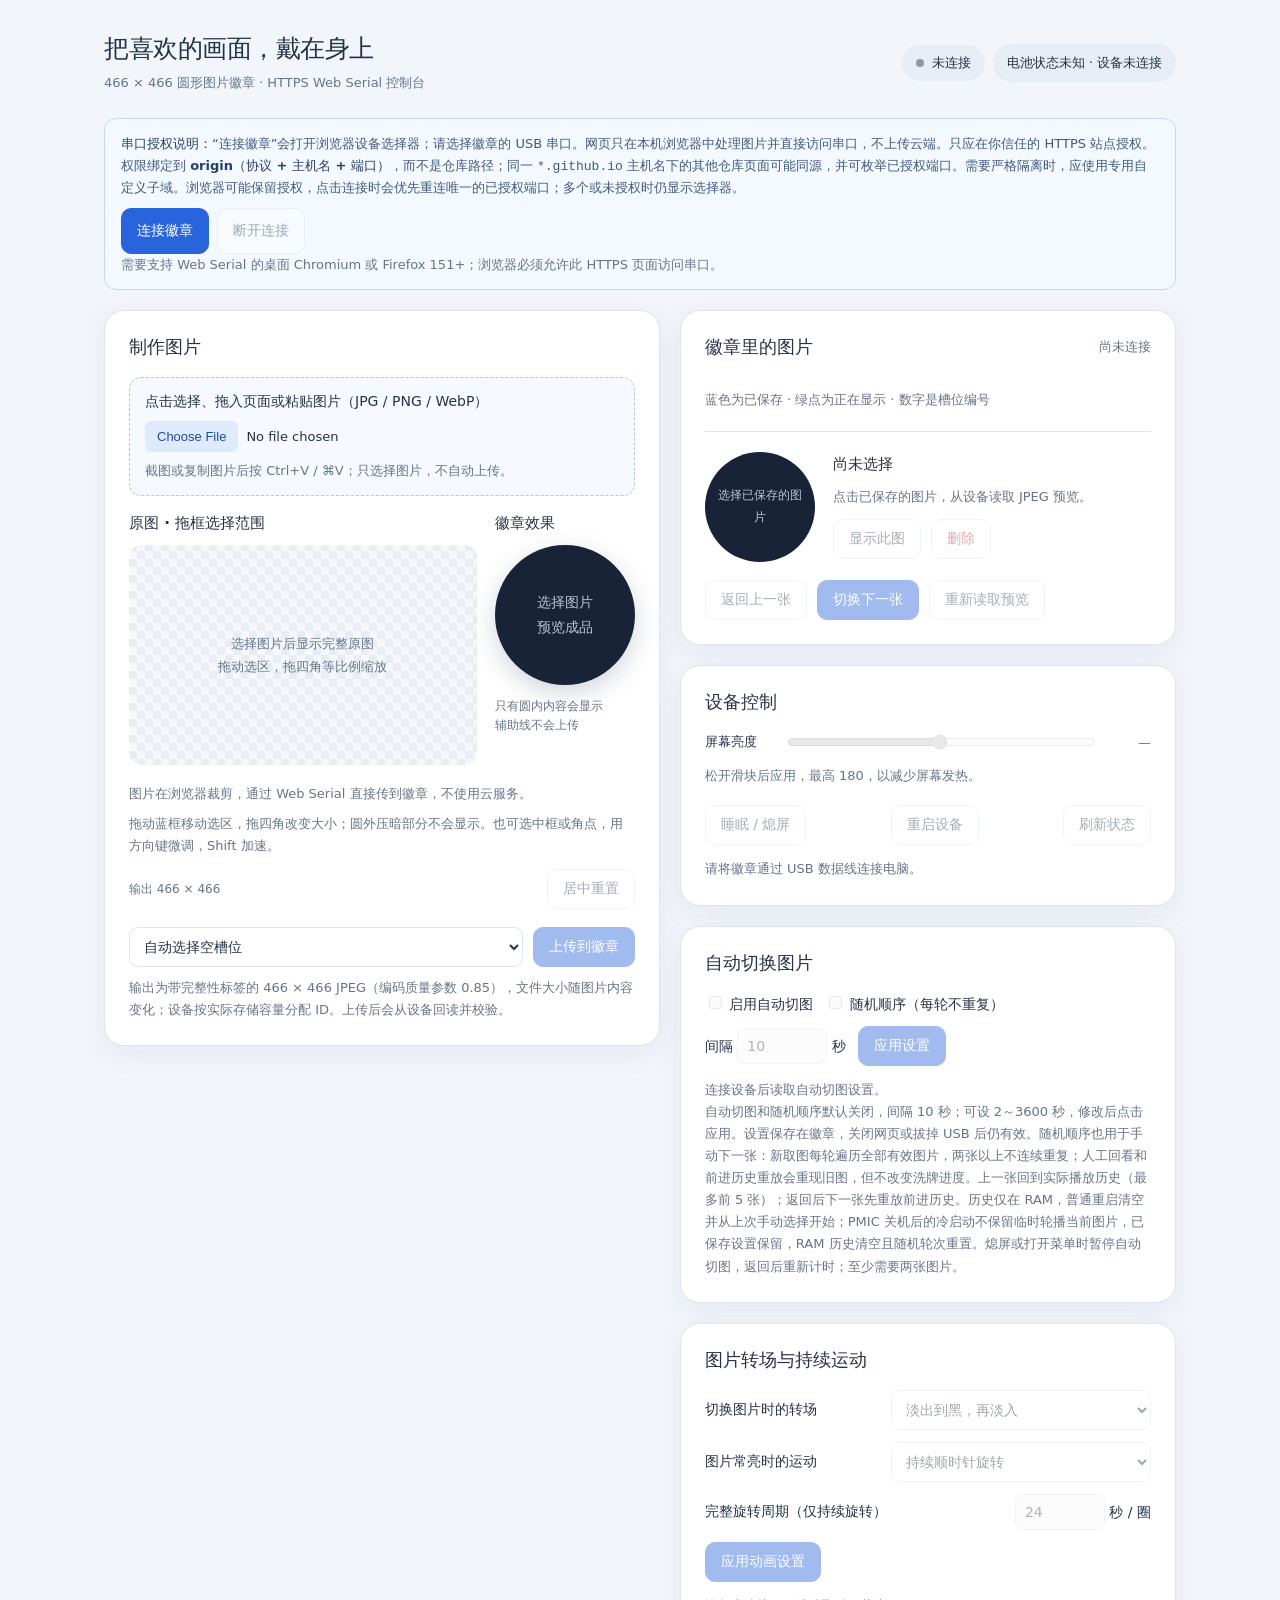
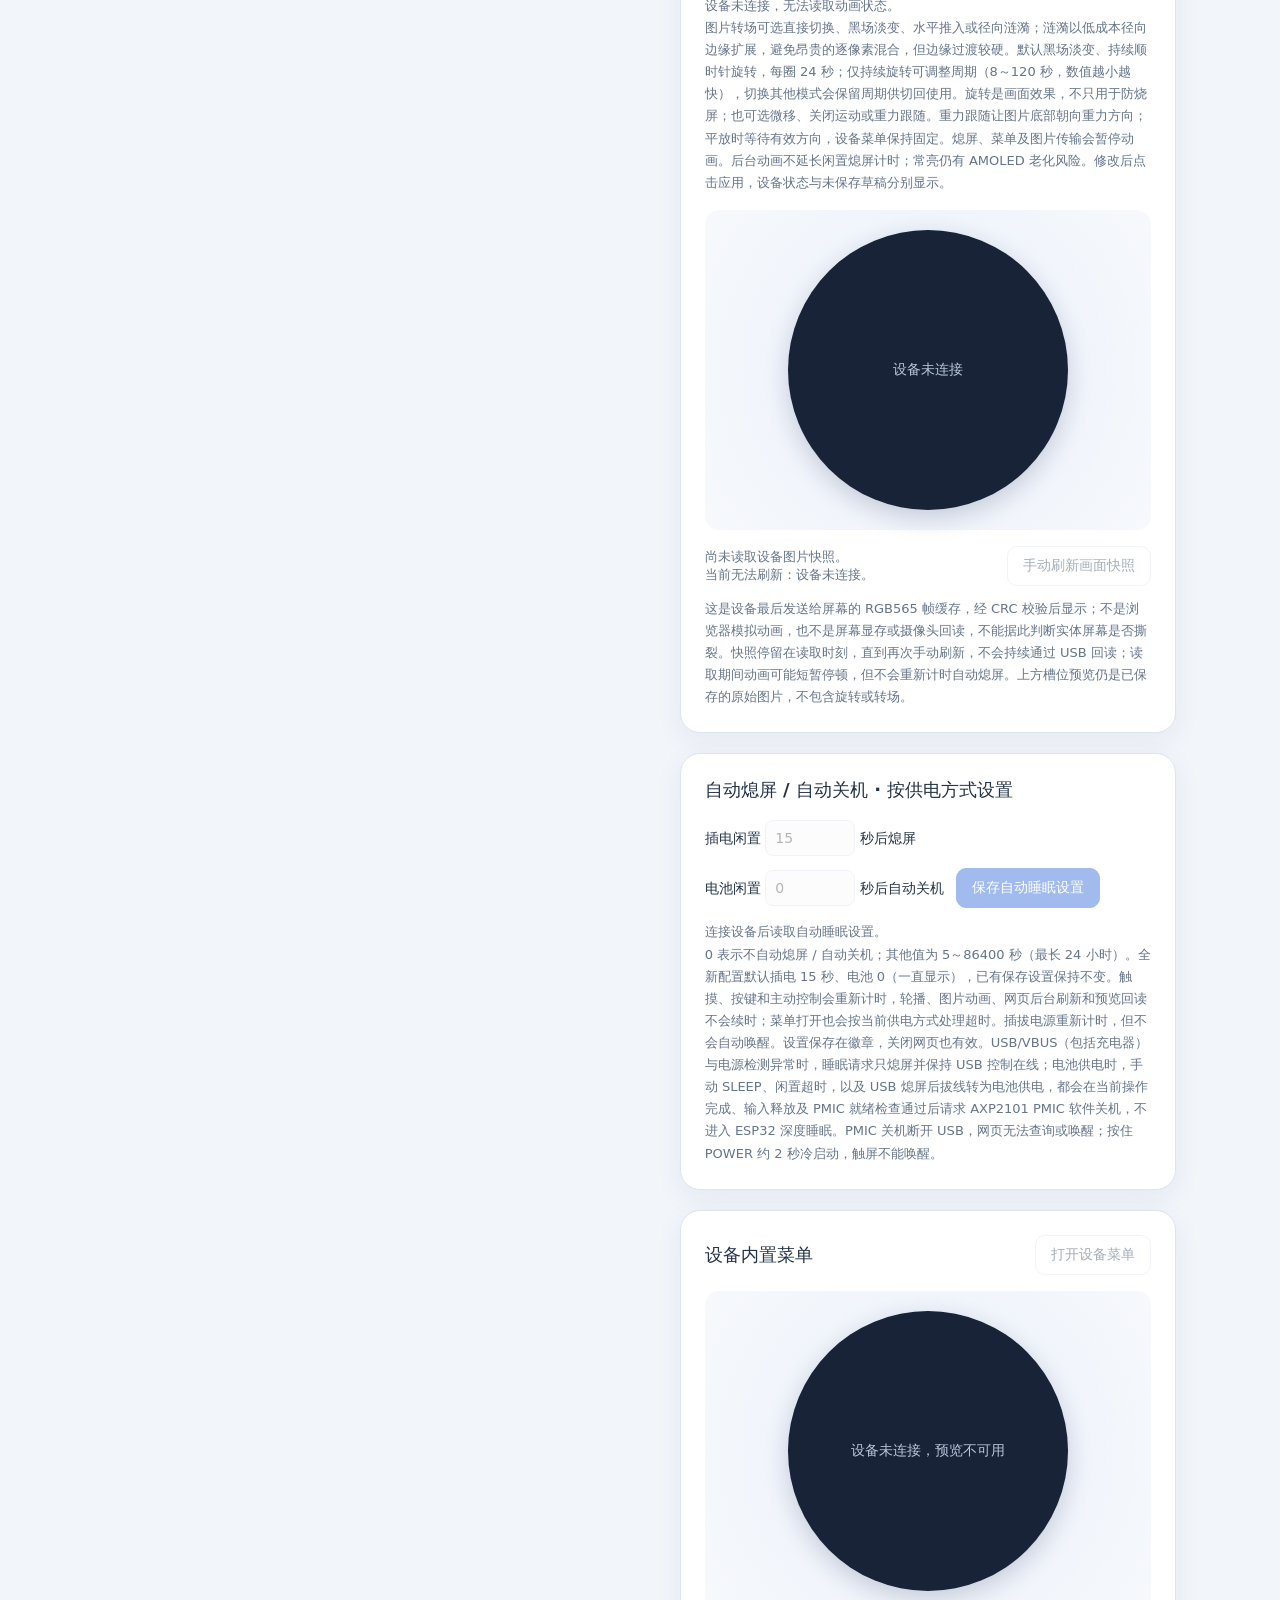
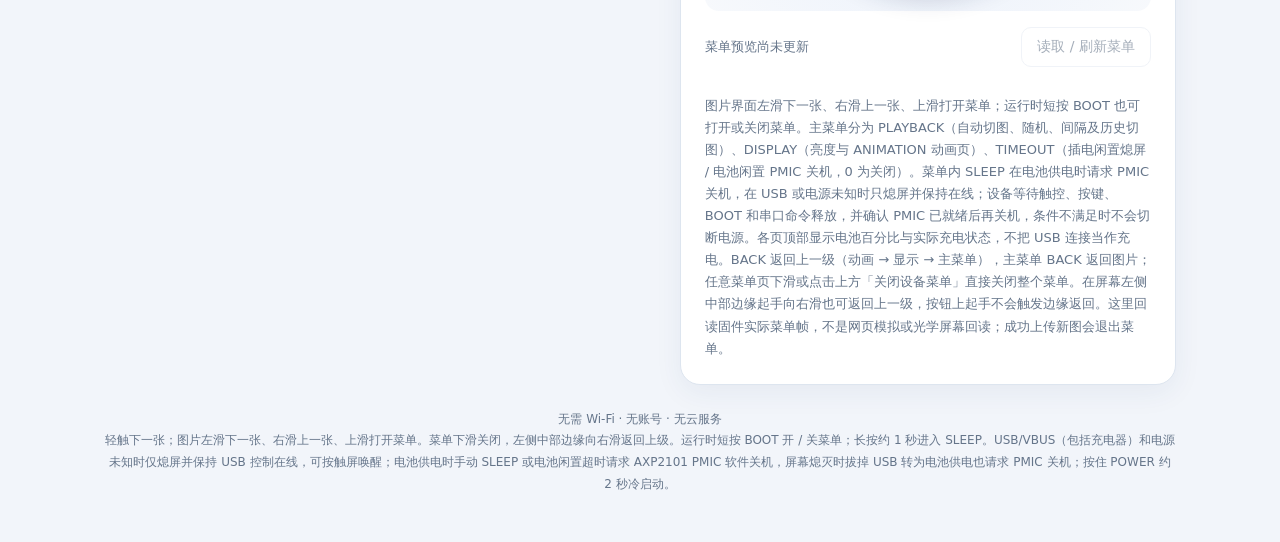
==== commit 2f13a7c8: "feat: add static Web Serial badge console" ====
--- a/web/index.html
+++ b/web/index.html
@@ -3,827 +3,12 @@
 <head>
 <meta charset="utf-8">
 <meta name="viewport" content="width=device-width, initial-scale=1">
-<meta name="color-scheme" content="light">
-<title>圆形图片徽章 · USB 控制台</title>
-<style>
-:root{font-family:system-ui,-apple-system,"Segoe UI","Noto Sans CJK SC",sans-serif;color:#243347;background:#f2f5fa;font-synthesis:none;--accent:#2864dc;--muted:#65758a;--line:#dde5ef}
-*{box-sizing:border-box}body{margin:0}main{max-width:1120px;margin:auto;padding:32px 24px 48px}header{display:flex;align-items:center;justify-content:space-between;gap:20px;margin-bottom:24px}h1{font-size:25px;margin:0 0 7px;letter-spacing:-.5px}h2{font-size:18px;margin:0 0 18px}h3{font-size:15px;margin:0 0 12px}p{line-height:1.7}header p,.hint{color:var(--muted);font-size:13px;margin:0}.pill{display:inline-flex;align-items:center;gap:8px;white-space:nowrap;border-radius:30px;background:#e7edf5;padding:9px 14px;font-size:13px}.dot{width:8px;height:8px;border-radius:50%;background:#8b96a6}.connected .dot{background:#15a775}.connected{background:#e0f3eb;color:#12664b}.grid{display:grid;grid-template-columns:1.12fr 1fr;gap:20px}.card{background:#fff;border:1px solid var(--line);border-radius:20px;padding:24px;box-shadow:0 8px 28px #263f6910}.stack{display:grid;gap:20px;align-content:start}.stage{background:radial-gradient(circle,#e8effb,#f7f9fc);border-radius:14px;display:flex;justify-content:center;align-items:center;padding:20px;margin:16px 0}.circle{width:min(100%,340px);aspect-ratio:1;border-radius:50%;overflow:hidden;background:#182338;box-shadow:0 8px 25px #15274830;position:relative;flex-shrink:1}canvas{display:block;width:100%;height:100%}.placeholder{position:absolute;inset:0;display:grid;place-content:center;text-align:center;color:#b8c6d9;padding:30px;font-size:14px;line-height:1.8;pointer-events:none}.filebox{display:block;border:1px dashed #b5c7e7;background:#f6f9ff;padding:15px;border-radius:12px;font-size:14px}input[type=file]{display:block;margin-top:10px;width:100%;font:inherit;font-size:13px}input[type=file]::file-selector-button{border:0;border-radius:6px;background:#e0eafd;color:#214c9c;padding:8px 12px;margin-right:8px;cursor:pointer}.control{display:grid;grid-template-columns:70px 1fr 48px;align-items:center;gap:10px;margin:13px 0;font-size:13px}.control output{text-align:right;color:var(--muted);font-variant-numeric:tabular-nums}input[type=range]{width:100%;accent-color:var(--accent)}button,select{font:inherit;font-size:14px}button{border:1px solid var(--line);border-radius:10px;background:#fff;padding:10px 15px;color:#304560;cursor:pointer;transition:background .15s}button:hover:not(:disabled){background:#edf3ff}button.primary{background:var(--accent);color:#fff;border-color:var(--accent)}button.primary:hover:not(:disabled){background:#1953bf}button.danger{color:#bc3f42}button:disabled,select:disabled{opacity:.43;cursor:not-allowed}button:focus-visible,select:focus-visible,input:focus-visible{outline:3px solid #79a8ff;outline-offset:2px}select{max-width:100%;min-width:0;border:1px solid var(--line);border-radius:9px;padding:10px;background:#fff;color:inherit}.row{display:flex;align-items:center;gap:10px;flex-wrap:wrap}.row.spread{justify-content:space-between}.uploadrow{display:grid;grid-template-columns:1fr auto;gap:10px;margin-top:18px}.divider{border-top:1px solid var(--line);margin:20px 0}.slots{display:grid;grid-template-columns:repeat(8,1fr);gap:6px;margin:15px 0}.slot{padding:9px 0;font-size:12px;font-variant-numeric:tabular-nums;background:#f5f7fa;color:#8491a3;position:relative}.slot.occupied{background:#eaf1ff;color:#2859ad;border-color:#bdd0f3}.slot.selected{outline:2px solid var(--accent);outline-offset:1px}.slot.current::after{content:"";display:block;position:absolute;bottom:3px;left:calc(50% - 2px);width:4px;height:4px;border-radius:50%;background:#19a373}.saved-row{display:flex;gap:18px;align-items:center}.saved-preview{width:110px;min-width:110px;aspect-ratio:1;border-radius:50%;overflow:hidden;background:#182338;position:relative}.saved-preview .placeholder{font-size:12px;padding:12px}.saved-info{min-width:0}.saved-info p{font-size:13px;margin:5px 0 10px;overflow-wrap:anywhere}.small{font-size:12px}.statusline{font-size:13px;color:var(--muted);line-height:1.8;margin-top:12px}.message{border-radius:12px;background:#e9effa;border:1px solid #d8e3f6;color:#365681;font-size:14px;padding:12px 15px;margin-bottom:20px;line-height:1.6;overflow-wrap:anywhere}.message.error{background:#fff0f0;border-color:#f4c9c9;color:#a22c36}.message.success{background:#e8f6ef;border-color:#c4e8d6;color:#206848}.message[hidden]{display:none}.busybar{height:3px;border-radius:3px;background:linear-gradient(90deg,#d2e2ff,#3979eb,#d2e2ff);background-size:200% 100%;animation:move 1.4s linear infinite;margin-top:9px}.busybar[hidden]{display:none}@keyframes move{to{background-position:-200% 0}}.muted{color:var(--muted)}footer{color:var(--muted);font-size:12px;text-align:center;margin-top:24px;line-height:1.8}[hidden]{display:none!important}@media(max-width:780px){main{padding:22px 14px 32px}.grid{grid-template-columns:1fr}header{align-items:flex-start}h1{font-size:21px}.card{padding:20px}.stage{padding:16px}.circle{max-width:320px}.pill{font-size:12px;padding:8px 11px}}@media(prefers-reduced-motion:reduce){.busybar{animation:none}button{transition:none}}
-.slideshow-config{display:flex;align-items:center;gap:12px;flex-wrap:wrap;font-size:14px}.slideshow-config input[type=number]{width:90px;border:1px solid var(--line);border-radius:8px;padding:9px;font:inherit}.slideshow-config input[type=checkbox]{accent-color:var(--accent)}.menu-preview{width:min(100%,280px);margin:auto}.menu-actions{display:grid;grid-template-columns:repeat(2,minmax(0,1fr));gap:8px;margin-top:16px}.menu-actions button{padding:10px 8px}
-.animation-config{display:grid;gap:12px;font-size:14px}.animation-config label{display:flex;align-items:center;justify-content:space-between;gap:10px;flex-wrap:wrap}.animation-config select{flex:1;max-width:260px}.animation-config input{width:90px;border:1px solid var(--line);border-radius:8px;padding:9px;font:inherit}.animation-config button{justify-self:start}input:disabled{opacity:.43;cursor:not-allowed}#animationStatus,#displaySnapshotStatus{white-space:pre-line;overflow-wrap:anywhere}@media(max-width:420px){.animation-config label{align-items:flex-start;flex-direction:column}.animation-config select{width:100%;max-width:none}.menu-actions{grid-template-columns:1fr}}
-.crop-card{align-self:start}.crop-workspace{display:grid;grid-template-columns:minmax(0,1fr) 140px;gap:18px;align-items:start;margin:18px 0}.crop-editor-stage{display:flex;justify-content:center;align-items:center;min-height:220px;padding:16px;border-radius:12px;background:repeating-conic-gradient(#e8edf4 0% 25%,#f6f8fc 0% 50%) 0/16px 16px}.crop-source-frame{position:relative;width:100%;max-width:var(--crop-max-width,100%);user-select:none}.crop-source-frame img{display:block;width:100%;height:auto;pointer-events:none}.crop-shade{position:absolute;inset:0;width:100%;height:100%;pointer-events:none}.crop-selection{position:absolute;border:2px solid #4c9bff;cursor:move;touch-action:none;outline-offset:5px}.crop-round-guide{position:absolute;inset:-2px;border:1px solid #fff9;border-radius:50%;pointer-events:none}.crop-grid{position:absolute;inset:0;opacity:0;pointer-events:none}.crop-grid span{position:absolute;border-color:#fff9;border-style:dashed;border-width:0}.crop-grid span:nth-child(1){left:33.333%;top:0;bottom:0;border-left-width:1px}.crop-grid span:nth-child(2){left:66.667%;top:0;bottom:0;border-left-width:1px}.crop-grid span:nth-child(3){top:33.333%;left:0;right:0;border-top-width:1px}.crop-grid span:nth-child(4){top:66.667%;left:0;right:0;border-top-width:1px}.crop-selection.is-dragging .crop-grid{opacity:1}.crop-handle{position:absolute;width:32px;height:32px;padding:0;border:0;border-radius:0;background:transparent;transform:translate(-50%,-50%);touch-action:none}.crop-handle::after{content:"";position:absolute;width:12px;height:12px;top:50%;left:50%;transform:translate(-50%,-50%);border:2px solid #fff;background:var(--accent);border-radius:2px}.crop-handle:hover:not(:disabled){background:transparent}.crop-handle[data-crop-handle=nw]{left:0;top:0;cursor:nwse-resize}.crop-handle[data-crop-handle=ne]{left:100%;top:0;cursor:nesw-resize}.crop-handle[data-crop-handle=sw]{left:0;top:100%;cursor:nesw-resize}.crop-handle[data-crop-handle=se]{left:100%;top:100%;cursor:nwse-resize}.crop-selection[aria-disabled=true]{cursor:not-allowed;opacity:.65}.crop-selection:focus-visible{outline:3px solid #79a8ff}.crop-preview .circle{width:100%;margin:12px auto}.crop-preview p{font-size:12px;color:var(--muted);line-height:1.6}.crop-empty{color:var(--muted);font-size:13px;text-align:center;line-height:1.8}.crop-tools{margin-top:12px;gap:12px}#cropSize{font-size:12px;color:var(--muted)}@media(max-width:1000px){.crop-workspace{grid-template-columns:1fr}.crop-preview{max-width:180px;margin:auto;width:100%;text-align:center}}@media(pointer:coarse){.crop-handle{width:44px;height:44px}}
-.filebox.is-dragover{border-color:var(--accent);background:#e0eaff;outline:2px solid #79a8ff;outline-offset:2px}.filebox .hint{display:block;margin-top:10px}
-header{flex-wrap:wrap}.header-status{display:flex;align-items:center;justify-content:flex-end;gap:8px;flex-wrap:wrap;max-width:100%}.battery-pill{white-space:normal;line-height:1.5;font-variant-numeric:tabular-nums;max-width:100%}.battery-pill.charging{background:#e0f3eb;color:#12664b}@media(max-width:780px){header{gap:12px}.header-status{width:100%;justify-content:flex-start}}@media(max-width:600px){.catalog-heading{flex-wrap:wrap;align-items:flex-start}.catalog-heading #slotCount{flex:1 1 100%;text-align:left;overflow-wrap:anywhere}}
-</style>
+<meta http-equiv="refresh" content="0; url=../docs/console/">
+<link rel="canonical" href="../docs/console/">
+<title>打开 USB 图片徽章控制台</title>
 </head>
 <body>
-<main>
-<header><div><h1>把喜欢的画面，戴在身上</h1><p>466 × 466 圆形图片徽章 · USB 本地控制台</p></div><div class="header-status"><div id="connection" class="pill" role="status"><span class="dot" aria-hidden="true"></span><span id="connectionText">正在连接</span></div><div id="batteryStatus" class="pill battery-pill" role="status" aria-live="polite" aria-atomic="true">电池状态未知 · 设备未连接</div></div></header>
-<div id="message" class="message" role="status" aria-live="polite" hidden></div>
-<div class="grid">
-<section class="card crop-card">
-<h2>制作图片</h2>
-<label id="imageInput" class="filebox" for="file">点击选择、拖入页面或粘贴图片（JPG / PNG / WebP）<input id="file" type="file" accept="image/jpeg,image/png,image/webp,.jpg,.jpeg,.png,.webp"><span class="hint">截图或复制图片后按 Ctrl+V / ⌘V；只选择图片，不自动上传。</span></label>
-<div class="crop-workspace">
-<div><h3>原图 · 拖框选择范围</h3><div class="crop-editor-stage">
-<div id="cropEditorPlaceholder" class="crop-empty">选择图片后显示完整原图<br>拖动选区，拖四角等比例缩放</div>
-<div id="cropEditor" class="crop-source-frame" hidden>
-<img id="cropSource" alt="待裁剪原图" draggable="false">
-<svg id="cropShade" class="crop-shade" aria-hidden="true"><defs><mask id="cropMask" maskUnits="userSpaceOnUse" x="0" y="0" width="100%" height="100%"><rect width="100%" height="100%" fill="white"/><circle id="cropHole" fill="black"/></mask></defs><rect width="100%" height="100%" fill="black" fill-opacity=".55" mask="url(#cropMask)"/></svg>
-<div id="cropSelection" class="crop-selection" tabindex="0" role="group" aria-label="移动圆形裁剪选区" aria-describedby="cropHelp" aria-disabled="true">
-<div class="crop-round-guide"></div><div class="crop-grid" aria-hidden="true"><span></span><span></span><span></span><span></span></div>
-<button type="button" class="crop-handle" data-crop-handle="nw" aria-label="缩放选区左上角" disabled></button>
-<button type="button" class="crop-handle" data-crop-handle="ne" aria-label="缩放选区右上角" disabled></button>
-<button type="button" class="crop-handle" data-crop-handle="sw" aria-label="缩放选区左下角" disabled></button>
-<button type="button" class="crop-handle" data-crop-handle="se" aria-label="缩放选区右下角" disabled></button>
-</div></div></div></div>
-<div class="crop-preview"><h3>徽章效果</h3><div class="circle"><canvas id="cropCanvas" width="466" height="466" aria-label="最终圆形图片预览"></canvas><div id="cropPlaceholder" class="placeholder">选择图片<br>预览成品</div></div><p>只有圆内内容会显示<br>辅助线不会上传</p></div>
-</div>
-<p class="hint" id="fileInfo">图片在浏览器裁剪，再传到连接徽章的电脑，不使用云服务。</p>
-<p class="hint" id="cropHelp" style="margin-top:8px">拖动蓝框移动选区，拖四角改变大小；圆外压暗部分不会显示。也可选中框或角点，用方向键微调，Shift 加速。</p>
-<div class="row spread crop-tools"><output id="cropSize">输出 466 × 466</output><button id="resetCrop" disabled>居中重置</button></div>
-<div class="uploadrow"><select id="uploadSlot" aria-label="上传目标槽位"><option value="auto">自动选择空槽位</option></select><button id="upload" class="primary" disabled>上传到徽章</button></div>
-<div id="busybar" class="busybar" hidden></div>
-<p class="hint" style="margin-top:10px">输出为带完整性标签的 466 × 466 JPEG（编码质量参数 0.85），文件大小随图片内容变化；设备按实际存储容量分配 ID。上传后会从设备回读并校验。</p>
-</section>
-<div class="stack">
-<section class="card">
-<div class="row spread catalog-heading"><h2 style="margin:0">徽章里的图片</h2><span id="slotCount" class="hint">尚未连接</span></div>
-<div id="slots" class="slots" role="group" aria-label="图片槽位"></div>
-<p class="hint">蓝色为已保存 · 绿点为正在显示 · 数字是槽位编号</p>
-<div class="divider"></div>
-<div class="saved-row"><div class="saved-preview"><canvas id="savedCanvas" width="466" height="466" aria-label="设备已保存图片预览"></canvas><div id="savedPlaceholder" class="placeholder">选择已保存的图片</div></div><div class="saved-info"><h3 id="selectedLabel">尚未选择</h3><p id="selectedInfo" class="muted">点击上方槽位，从设备读取图片。</p><div class="row"><button id="show" data-device disabled>显示此图</button><button id="delete" class="danger" data-device disabled>删除</button></div></div></div>
-<div class="row" style="margin-top:18px"><button id="previous" data-new disabled>返回上一张</button><button id="next" class="primary" data-device disabled>切换下一张</button><button id="readback" data-device disabled>重新读取预览</button></div>
-</section>
-<section class="card">
-<h2>设备控制</h2>
-<div class="control"><label for="brightness">屏幕亮度</label><input id="brightness" type="range" min="1" max="180" value="90" data-device disabled><output id="brightnessOut" for="brightness">—</output></div>
-<p class="hint">松开滑块后应用，最高 180，以减少屏幕发热。</p>
-<div class="row spread" style="margin-top:18px"><button id="sleep" data-device disabled>熄屏</button><button id="reboot" data-device disabled>重启设备</button><button id="refresh">重新连接</button></div>
-<div id="deviceInfo" class="statusline">请将徽章通过 USB 数据线连接电脑。</div>
-</section>
-<section class="card">
-<h2>自动切换图片</h2>
-<div class="slideshow-config">
-<label><input id="slideshowEnabled" type="checkbox" data-new disabled> 启用自动切图</label>
-<label><input id="shuffleEnabled" type="checkbox" data-new disabled> 随机顺序（每轮不重复）</label>
-<label for="slideshowInterval">间隔 <input id="slideshowInterval" type="number" min="2" max="3600" step="1" value="10" data-new disabled> 秒</label>
-<button id="applySlideshow" class="primary" data-new disabled>应用设置</button>
-</div>
-<div id="slideshowStatus" class="statusline" role="status">连接设备后读取自动切图设置。</div>
-<p class="hint">自动切图和随机顺序默认关闭，间隔 10 秒；可设 2～3600 秒，修改后点击应用。设置保存在徽章，关闭网页或拔掉 USB 后仍有效。随机顺序也用于手动下一张：新取图每轮遍历全部有效图片，两张以上不连续重复；人工回看和前进历史重放会重现旧图，但不改变洗牌进度。上一张回到实际播放历史（最多前 5 张）；返回后下一张先重放前进历史。历史仅在 RAM，重启清空并从上次手动选择开始。熄屏或打开菜单时暂停自动切图，返回后重新计时；至少需要两张图片。</p>
-</section>
-<section class="card">
-<h2>图片转场与持续运动</h2>
-<div class="animation-config">
-<label for="animationTransition">切换图片时的转场 <select id="animationTransition" data-animation disabled><option value="direct">直接切换</option><option value="fade" selected>淡出到黑，再淡入</option><option value="slide">水平推入</option></select></label>
-<label for="animationMotion">图片常亮时的运动 <select id="animationMotion" data-animation disabled><option value="off">关闭运动</option><option value="shift">60 秒一轮、1～2 像素微移</option><option value="rotate" selected>持续顺时针旋转</option><option value="gravity" disabled>重力跟随（连接设备后检查传感器）</option></select></label>
-<label for="animationPeriod">完整旋转周期（仅持续旋转） <span><input id="animationPeriod" type="number" min="8" max="120" step="1" value="24" data-animation disabled> 秒 / 圈</span></label>
-<button id="applyAnimation" class="primary" data-animation disabled>应用动画设置</button>
-</div>
-<div id="animationStatus" class="statusline" role="status">连接设备后读取动画设置。</div>
-<p class="hint">默认黑场淡变、持续顺时针旋转，每圈 24 秒；仅持续旋转可调整周期（8～120 秒，数值越小越快），切换其他模式会保留周期供切回使用。旋转是画面效果，不只用于防烧屏；也可选微移、关闭运动或重力跟随。重力跟随让图片底部朝向重力方向；平放时等待有效方向，设备菜单保持固定。熄屏、菜单及图片传输会暂停动画。后台动画不延长闲置熄屏计时；常亮仍有 AMOLED 老化风险。修改后点击应用，设备状态与未保存草稿分别显示。</p>
-<div class="stage"><div class="circle menu-preview"><canvas id="displayCanvas" width="466" height="466" aria-label="设备图片动画实际像素快照"></canvas><div id="displayPlaceholder" class="placeholder">点击手动刷新<br>读取设备正在显示的图片画面</div></div></div>
-<div class="row spread"><span id="displaySnapshotStatus" class="hint" role="status">尚未读取设备图片快照。</span><button id="displayReadback" data-animation disabled>手动刷新画面快照</button></div>
-<p class="hint" style="margin-top:12px">这是设备最后发送给屏幕的 RGB565 帧缓存，经 CRC 校验后显示；不是浏览器模拟动画，也不是屏幕显存或摄像头回读，不能据此判断实体屏幕是否撕裂。快照停留在读取时刻，直到再次手动刷新，不会持续通过 USB 回读；读取期间动画可能短暂停顿，但不会重新计时自动熄屏。上方槽位预览仍是已保存的原始图片，不包含旋转或转场。</p>
-</section>
-<section class="card">
-<h2>自动熄屏 · 按供电方式设置</h2>
-<div class="slideshow-config">
-<label for="autosleepUsb">插电闲置 <input id="autosleepUsb" type="number" min="0" max="86400" step="1" value="15" data-autosleep disabled> 秒后熄屏</label>
-<label for="autosleepBattery">电池闲置 <input id="autosleepBattery" type="number" min="0" max="86400" step="1" value="0" data-autosleep disabled> 秒后熄屏</label>
-<button id="applyAutosleep" class="primary" data-autosleep disabled>保存熄屏设置</button>
-</div>
-<div id="autosleepStatus" class="statusline" role="status">连接设备后读取自动熄屏设置。</div>
-<p class="hint">0 表示不自动熄屏；其他值为 5～86400 秒（最长 24 小时）。全新配置默认插电 15 秒、电池 0（一直显示），已有保存设置保持不变。触摸、按键和主动控制会重新计时，轮播、图片动画、网页后台刷新和预览回读不会续时；菜单打开也会超时熄屏。插拔电源重新计时，但不会自动唤醒。设置保存在徽章，关闭网页也有效。熄屏不停止充电；轻触屏幕可唤醒。电源检测异常时使用插电设置。</p>
-</section>
-<section class="card">
-<div class="row spread"><h2 style="margin:0">设备内置菜单</h2><button id="menuToggle" data-new disabled>打开设备菜单</button></div>
-<div class="stage"><div class="circle menu-preview"><canvas id="menuCanvas" width="466" height="466" aria-label="设备菜单实际像素预览"></canvas><div id="menuPlaceholder" class="placeholder">打开菜单后<br>从设备读取实际画面</div></div></div>
-<div class="row spread"><span id="menuStatus" class="hint" role="status">尚未读取菜单</span><button id="menuReadback" data-new disabled>读取 / 刷新菜单</button></div>
-<div class="menu-actions" role="group" aria-label="远程设备菜单操作">
-<button data-menu-action="playback" data-new disabled>打开播放设置页</button>
-<button data-menu-action="display" data-new disabled>打开显示设置页</button>
-<button data-menu-action="timeout" data-new disabled>打开熄屏设置页</button>
-<button data-menu-action="slideshow" data-new disabled>自动切图 开 / 关</button>
-<button data-menu-action="shuffle" data-new disabled>随机顺序 开 / 关</button>
-<button data-menu-action="previous" data-new disabled>返回上一张</button>
-<button data-menu-action="next" data-new disabled>切换下一张</button>
-<button data-menu-action="interval_down" data-new disabled>缩短间隔</button>
-<button data-menu-action="interval_up" data-new disabled>延长间隔</button>
-<button data-menu-action="brightness_down" data-new disabled>降低亮度</button>
-<button data-menu-action="brightness_up" data-new disabled>提高亮度</button>
-<button data-menu-action="usb_sleep_down" data-autosleep disabled>缩短插电熄屏时间</button>
-<button data-menu-action="usb_sleep_up" data-autosleep disabled>延长插电熄屏时间</button>
-<button data-menu-action="battery_sleep_down" data-autosleep disabled>缩短电池熄屏时间</button>
-<button data-menu-action="battery_sleep_up" data-autosleep disabled>延长电池熄屏时间</button>
-<button data-menu-action="animation" data-animation disabled>打开动画设置页</button>
-<button data-menu-action="transition_next" data-animation disabled>切换转场效果</button>
-<button data-menu-action="motion_next" data-animation disabled>切换持续运动</button>
-<button data-menu-action="rotation_faster" data-animation disabled>旋转加快</button>
-<button data-menu-action="rotation_slower" data-animation disabled>旋转减慢</button>
-<button data-menu-action="main" data-new disabled>返回主菜单</button>
-<button data-menu-action="sleep" data-new disabled>熄屏并退出菜单</button>
-<button data-menu-action="back" data-new disabled>返回上一级</button>
-</div>
-<p class="hint" style="margin-top:12px">图片界面左滑下一张、右滑上一张、上滑打开菜单；运行时短按 BOOT 也可打开或关闭菜单。主菜单分为 PLAYBACK（自动切图、随机、间隔及历史切图）、DISPLAY（亮度与 ANIMATION 动画页）、TIMEOUT（插电 / 电池闲置熄屏，OFF 为关闭）。各页顶部显示电池百分比与实际充电状态，不把 USB 连接当作充电。BACK 返回上一级（动画 → 显示 → 主菜单），主菜单 BACK 返回图片；任意菜单页下滑或点击上方「关闭设备菜单」直接关闭整个菜单。在屏幕左侧中部边缘起手向右滑也可返回上一级，按钮上起手不会触发边缘返回。这里回读固件实际菜单帧，不是网页模拟或光学屏幕回读；成功上传新图会退出菜单。</p>
-</section>
-</div>
-</div>
-<footer>无需 Wi-Fi · 无账号 · 无云服务<br>轻触下一张；图片左滑下一张、右滑上一张、上滑打开菜单。菜单下滑关闭，左侧中部边缘向右滑返回上级。运行时短按 BOOT 开 / 关菜单；长按约 1 秒熄屏，轻触仅唤醒。熄屏仅关闭显示，USB 连接保持可用。</footer>
-</main>
-<script>
-'use strict';
-const $ = id => document.getElementById(id);
-const SIZE = 466, FRAME_BYTES = SIZE * SIZE * 2;
-const crop = $('cropCanvas'), cropCtx = crop.getContext('2d', {willReadFrequently:true});
-const savedCtx = $('savedCanvas').getContext('2d');
-const menuCtx = $('menuCanvas').getContext('2d');
-const displayCtx = $('displayCanvas').getContext('2d');
-const transitionLabels = {direct:'直接切换', fade:'黑场淡变', slide:'水平推入'};
-const motionLabels = {off:'关闭运动', shift:'60 秒微移', rotate:'持续顺时针旋转', gravity:'重力跟随'};
-const menuPages = {
-  main: ['playback','display','timeout'],
-  playback: ['slideshow','shuffle','interval_down','interval_up','previous','next'],
-  display: ['brightness_down','brightness_up','animation'],
-  timeout: ['usb_sleep_down','usb_sleep_up','battery_sleep_down','battery_sleep_up'],
-  animation: ['transition_next','motion_next','rotation_faster','rotation_slower']
-};
-const menuPageLabels = {main:'主菜单',playback:'播放设置',display:'显示设置',timeout:'熄屏设置',animation:'动画设置'};
-let image = null, state = null, connected = false, busy = false, selected = null;
-let savedSlot = null, savedCRC = null, pollPromise = null, loadingFile = 0;
-let brightnessEditing = false, slideshowEditing = false, menuSnapshot = null, menuAttempt = null;
-let autosleepEditing = false;
-let animationEditing = false, displaySnapshot = null, displaySnapshotError = '';
-let catalogRevision = null;
-let galleryImages = [];
-const slotButtons = new Map();
-const cropEditor = $('cropEditor'), cropSelection = $('cropSelection');
-let cropBox = null, cropDrag = null;
-const imageInput = $('imageInput');
-let fileDragDepth = 0;
-
-function message(text, kind='') {
-  $('message').textContent = text;
-  $('message').className = 'message' + (kind ? ' ' + kind : '');
-  $('message').hidden = !text;
-}
-function occupied(slot) { return !!state && state.slots.includes(slot); }
-function renderCatalog(catalog) {
-  if (!catalog || !Array.isArray(catalog.images) || !Number.isInteger(catalog.catalog_revision)) throw new Error('图片目录无效，请重新连接设备。');
-  const previousChoice = $('uploadSlot').value;
-  catalogRevision = catalog.catalog_revision;
-  galleryImages = catalog.images;
-  state = state || {};
-  state.slots = galleryImages.map(item => item.slot);
-  state.images = galleryImages;
-  const container = $('slots');
-  container.replaceChildren(); slotButtons.clear();
-  for (const item of galleryImages) {
-    const button = document.createElement('button');
-    button.className = 'slot occupied'; button.textContent = String(item.slot); button.disabled = !connected || busy;
-    button.addEventListener('click', () => {
-      if (busy) return;
-      selected = item.slot; clearSaved(); updateControls();
-      perform('正在从徽章读取槽位 ' + item.slot + '…', () => readImage(item.slot), '已从设备读取 JPEG 图片，完整性校验通过。');
-    });
-    container.append(button); slotButtons.set(item.slot, button);
-  }
-  const selector = $('uploadSlot'); selector.replaceChildren(new Option('自动使用设备分配的最小空 ID', 'auto'));
-  for (const item of galleryImages) selector.append(new Option('槽位 ' + item.slot + ' · 覆盖已有图片', String(item.slot)));
-  if ([...selector.options].some(option => option.value === previousChoice)) selector.value = previousChoice;
-  else selector.value = 'auto';
-  if (selected !== null && !occupied(selected) && savedSlot === selected) clearSaved('图片已删除。');
-  renderGallerySelection();
-}
-function renderGallerySelection() {
-  for (const [slot, button] of slotButtons) {
-    button.disabled = !connected || busy;
-    button.classList.toggle('selected', selected === slot);
-    button.classList.toggle('current', !!state && state.current === slot);
-    button.setAttribute('aria-pressed', String(selected === slot));
-    button.setAttribute('aria-label', '槽位 ' + slot + '，已保存' + (state && state.current === slot ? '，正在显示' : ''));
-  }
-}
-function clearSaved(text='这个槽位还没有图片') {
-  savedCtx.clearRect(0, 0, SIZE, SIZE);
-  savedSlot = savedCRC = null;
-  $('savedPlaceholder').textContent = text;
-  $('savedPlaceholder').hidden = false;
-}
-function supportsMenu() {
-  return !!state && typeof state.slideshow_enabled === 'boolean'
-    && Number.isInteger(state.slideshow_interval) && state.slideshow_interval >= 2 && state.slideshow_interval <= 3600
-    && typeof state.slideshow_error === 'string' && typeof state.menu_open === 'boolean'
-    && typeof state.shuffle_enabled === 'boolean' && typeof state.previous_available === 'boolean'
-    && Object.hasOwn(menuPages, state.menu_page);
-}
-function supportsAutosleep() {
-  return !!state && ['usb','battery','unknown'].includes(state.power_source)
-    && Number.isInteger(state.autosleep_usb_seconds) && Number.isInteger(state.autosleep_battery_seconds)
-    && Number.isInteger(state.autosleep_active_seconds) && Number.isInteger(state.autosleep_remaining_seconds);
-}
-function supportsAnimation() {
-  return !!state && Object.hasOwn(transitionLabels, state.transition_mode)
-    && Object.hasOwn(motionLabels, state.motion_mode)
-    && Number.isInteger(state.rotation_period) && state.rotation_period >= 8 && state.rotation_period <= 120
-    && typeof state.animation_active === 'boolean' && typeof state.animation_error === 'string'
-    && Number.isInteger(state.animation_angle) && state.animation_angle >= 0 && state.animation_angle < 36000
-    && Number.isFinite(state.animation_frame_ms) && state.animation_frame_ms >= 0;
-}
-function supportsGravity() {
-  return !!state && typeof state.imu_ok === 'boolean'
-    && typeof state.gravity_valid === 'boolean' && typeof state.gravity_error === 'string';
-}
-function gravityUnavailableReason() {
-  if (!connected) return '连接设备后检查传感器';
-  if (!supportsGravity()) return '需要更新固件以读取重力传感器状态';
-  if (!state.imu_ok) return '重力传感器不可用';
-  return '';
-}
-function displayUnavailableReason() {
-  if (!connected) return '设备未连接';
-  if (!supportsAnimation()) return '当前固件未提供动画与画面快照接口，请更新固件';
-  if (!state.display_ok) return '屏幕初始化异常';
-  if (state.sleeping) return '屏幕已熄灭';
-  if (state.menu_open) return '设备菜单打开';
-  if (state.current < 0 || !occupied(state.current)) return '没有正在显示的图片';
-  return '';
-}
-function updateAnimationStatus() {
-  if (!connected) {
-    $('animationStatus').textContent = `设备未连接，无法读取动画状态。${animationEditing ? '未应用的草稿已保留。' : ''}`;
-  } else if (!supportsAnimation()) {
-    $('animationStatus').textContent = '需要更新徽章固件：当前设备未提供完整动画接口。原有图片功能仍可使用。';
-  } else {
-    const unavailable = displayUnavailableReason();
-    const activity = state.animation_error ? `设备错误：${state.animation_error}`
-      : unavailable ? `已暂停：${unavailable}`
-      : state.motion_mode === 'gravity' ? (!supportsGravity() ? '重力跟随不可用：当前固件缺少传感器状态'
-        : !state.imu_ok ? '重力跟随不可用：传感器异常'
-        : state.gravity_error ? '重力跟随故障' : '重力跟随已启用')
-      : state.animation_active ? '设备回报：动画正在运行'
-      : state.motion_mode === 'off' ? '持续运动已关闭；转场仅在切图时运行'
-      : '设备回报：动画未运行 / 已暂停';
-    const period = state.motion_mode === 'rotate' ? ` · ${state.rotation_period} 秒 / 圈` : '';
-    const gravity = !supportsGravity() ? '\n重力跟随不可用：当前固件未提供重力传感器状态。'
-      : !state.imu_ok ? `\n重力传感器不可用${state.gravity_error ? `：${state.gravity_error}` : '。'}`
-      : state.gravity_error ? `\n重力运行错误：${state.gravity_error}`
-      : state.motion_mode !== 'gravity' ? '\n重力传感器可用。'
-      : unavailable || state.animation_error ? '\n重力跟随暂停；图片朝向以设备回报角度为准。'
-      : state.gravity_valid ? `\n重力方向有效 · 图片朝向 ${(state.animation_angle / 100).toFixed(2)}°`
-      : '\n平放 / 等待有效重力方向：屏幕平面内重力不足；保持上一朝向。';
-    $('animationStatus').textContent = `设备设置：${transitionLabels[state.transition_mode]} · ${motionLabels[state.motion_mode]}${period}\n${activity} · 角度 ${(state.animation_angle / 100).toFixed(2)}° · 最近渲染 + 呈现 ${state.animation_frame_ms} ms${gravity}${animationEditing ? '\n有未应用的草稿；轮询及设备菜单操作不会覆盖输入。' : ''}`;
-  }
-  const unavailable = displayUnavailableReason();
-  $('displayPlaceholder').hidden = displaySnapshot !== null;
-  $('displayPlaceholder').textContent = unavailable || '点击手动刷新\n读取设备正在显示的图片画面';
-  const snapshot = displaySnapshot ? `${displaySnapshot.time} 读取 · CRC ${displaySnapshot.crc.toString(16).padStart(8,'0')} 校验通过\n历史快照，停留在读取时刻；不会自动更新。` : '尚未读取设备图片快照。';
-  $('displaySnapshotStatus').textContent = snapshot + (unavailable ? `\n当前无法刷新：${unavailable}。` : '') + (displaySnapshotError ? `\n刷新失败：${displaySnapshotError}` : '');
-}
-function timeoutLabel(seconds) { return seconds === 0 ? '不自动熄屏' : `${seconds} 秒`; }
-function menuVisible() { return connected && supportsMenu() && state.menu_open && !state.sleeping; }
-function menuKey() {
-  return JSON.stringify([state.menu_open, state.sleeping, state.slideshow_enabled, state.slideshow_interval,
-    state.slideshow_error, state.brightness, state.current, state.slots, state.menu_page,
-    state.autosleep_usb_seconds, state.autosleep_battery_seconds,
-    state.transition_mode, state.motion_mode, state.rotation_period,
-    state.shuffle_enabled, state.previous_available, state.pmu_ok,
-    state.battery_connected, state.battery_percent, state.battery_charging]);
-}
-function clearMenu() {
-  menuCtx.clearRect(0, 0, SIZE, SIZE);
-  menuSnapshot = null;
-  menuAttempt = null;
-}
-function batteryLabel() {
-  if (!connected || !state) return '电池状态未知 · 设备未连接';
-  if (state.pmu_ok !== true || typeof state.battery_connected !== 'boolean') return '电池状态未知 · 充电状态未知';
-  if (!state.battery_connected) return '未连接电池';
-  const percent = state.battery_percent;
-  const level = Number.isInteger(percent) && percent >= 0 && percent <= 100 ? `电池 ${percent}%` : '电池电量未知';
-  const charging = state.battery_charging === true ? '充电中' : state.battery_charging === false ? '未充电' : '充电状态未知';
-  return `${level} · ${charging}`;
-}
-function updateControls() {
-  $('connection').classList.toggle('connected', connected);
-  $('connectionText').textContent = connected ? (busy ? '正在传输' : 'USB 已连接') : '未连接';
-  const battery = batteryLabel();
-  if ($('batteryStatus').textContent !== battery) $('batteryStatus').textContent = battery;
-  $('batteryStatus').classList.toggle('charging', connected && state?.pmu_ok === true && state.battery_connected === true && state.battery_charging === true);
-  $('busybar').hidden = !busy;
-  for (const el of document.querySelectorAll('[data-device]')) el.disabled = !connected || busy;
-  for (const el of document.querySelectorAll('[data-new]')) el.disabled = !connected || busy || !supportsMenu();
-  for (const el of document.querySelectorAll('[data-autosleep]')) el.disabled = !connected || busy || !supportsAutosleep();
-  for (const el of document.querySelectorAll('[data-animation]')) el.disabled = !connected || busy || !supportsAnimation();
-  $('menuReadback').disabled = busy || !menuVisible();
-  for (const el of document.querySelectorAll('[data-menu-action]')) {
-    const action = el.dataset.menuAction;
-    const legal = supportsMenu() && (['back','main','sleep'].includes(action) || menuPages[state.menu_page].includes(action));
-    el.hidden = !legal || (action === 'main' && state.menu_page === 'main');
-    el.disabled = busy || !menuVisible() || !legal || (el.hasAttribute('data-autosleep') && !supportsAutosleep())
-      || (el.hasAttribute('data-animation') && !supportsAnimation())
-      || (action === 'previous' && !state?.previous_available)
-      || (action === 'next' && !state?.slots.length);
-    if (action === 'back') el.textContent = state?.menu_page === 'main' ? '返回图片' : '返回上一级';
-  }
-  const gravityUnavailable = gravityUnavailableReason();
-  const gravityOption = $('animationMotion').querySelector('option[value="gravity"]');
-  gravityOption.disabled = !!gravityUnavailable;
-  gravityOption.textContent = `重力跟随${gravityUnavailable ? `（${gravityUnavailable}）` : ''}`;
-  $('animationPeriod').disabled ||= $('animationMotion').value !== 'rotate';
-  $('applyAnimation').disabled ||= $('animationMotion').value === 'gravity' && !!gravityUnavailable;
-  for (const el of document.querySelectorAll('[data-menu-action="rotation_faster"], [data-menu-action="rotation_slower"]')) {
-    el.disabled ||= !state || state.motion_mode !== 'rotate';
-  }
-  $('displayReadback').disabled = busy || !!displayUnavailableReason();
-  updateAnimationStatus();
-  $('menuToggle').textContent = supportsMenu() && state.menu_open ? '关闭设备菜单' : '打开设备菜单';
-  const menuFresh = menuVisible() && menuSnapshot === menuKey();
-  $('menuPlaceholder').hidden = menuFresh;
-  $('menuPlaceholder').textContent = !connected ? '设备未连接，预览不可用' : !supportsMenu() ? '需要更新徽章固件' : state.sleeping ? '屏幕已熄灭' : !state.menu_open ? '打开菜单后\n从设备读取实际画面' : '尚未读取最新菜单\n点击读取 / 刷新';
-  $('menuStatus').textContent = menuFresh ? `${menuPageLabels[state.menu_page]} · 466 × 466 · 设备回读 CRC 校验通过` : '菜单预览尚未更新';
-  $('file').disabled = busy;
-  $('uploadSlot').disabled = busy;
-  $('resetCrop').disabled = !image || busy;
-  cropSelection.setAttribute('aria-disabled', String(!image || busy));
-  cropSelection.tabIndex = !image || busy ? -1 : 0;
-  for (const handle of cropSelection.querySelectorAll('[data-crop-handle]')) handle.disabled = !image || busy;
-  if (busy) { finishCropDrag(); clearImageDrag(); }
-  $('refresh').disabled = busy;
-  $('upload').disabled = !connected || busy || !image || !state.storage_ok || !state.display_ok || (state.psram_ok === false);
-  for (const id of ['show','delete','readback']) $(id).disabled = !connected || busy || selected === null || !occupied(selected);
-  $('next').disabled = !connected || busy || !state || state.slots.length === 0;
-  $('previous').disabled = !connected || busy || !supportsMenu() || !state.previous_available;
-  $('sleep').textContent = state && state.sleeping ? '唤醒屏幕' : '熄屏';
-  $('selectedLabel').textContent = selected === null ? '尚未选择' : '槽位 ' + selected;
-  if (selected === null) $('selectedInfo').textContent = '点击已保存的图片，从设备读取 JPEG 预览。';
-  else if (!connected) $('selectedInfo').textContent = '设备未连接；预览可能不是最新状态。';
-  else if (!occupied(selected)) $('selectedInfo').textContent = '所选 ID 当前为空；上传到自动分配可使用最小空 ID。';
-  else $('selectedInfo').textContent = (state.current === selected ? '正在显示' : '已保存') + (savedSlot === selected ? ' · CRC ' + savedCRC.toString(16).padStart(8,'0') : ' · 尚未读取预览');
-  renderGallerySelection();
-}
-function renderState(next) {
-  const previous = state;
-  state = next;
-  connected = true;
-  if (savedSlot !== null && (!occupied(savedSlot) || (next.current === savedSlot && next.current_crc32 !== savedCRC))) clearSaved('图片已更新，请重新读取预览');
-  if (selected === null && next.current >= 0) selected = next.current;
-  const mib = value => (value / 1048576).toFixed(1) + ' MiB';
-  $('slotCount').textContent = next.image_count + ' 张 · 已用 ' + mib(next.storage_used_bytes) + ' / ' + mib(next.storage_total_bytes) + ' · 可用 ' + mib(next.storage_free_bytes) + '（保留 ' + mib(next.storage_reserve_bytes) + '）';
-  if (!brightnessEditing) {
-    $('brightness').value = next.brightness;
-    $('brightnessOut').textContent = next.brightness;
-  }
-  if (supportsMenu()) {
-    if (!slideshowEditing && document.activeElement !== $('slideshowInterval')) {
-      $('slideshowEnabled').checked = next.slideshow_enabled;
-      $('slideshowInterval').value = next.slideshow_interval;
-      $('shuffleEnabled').checked = next.shuffle_enabled;
-    }
-    const status = next.slideshow_error ? `错误：${next.slideshow_error}`
-      : !next.slideshow_enabled ? '已关闭'
-      : next.sleeping ? '已暂停：屏幕熄灭'
-      : next.menu_open ? '已暂停：菜单打开'
-      : next.slots.length < 2 ? '等待至少两张有效图片'
-      : '正在自动切换';
-    $('slideshowStatus').textContent = `设备设置：${next.slideshow_enabled ? '启用' : '关闭'} · ${next.slideshow_interval} 秒 · ${next.shuffle_enabled ? '随机顺序' : '槽位顺序'} · ${status}`;
-    if (!next.menu_open || next.sleeping) clearMenu();
-  } else {
-    $('slideshowStatus').textContent = '需要更新徽章固件：当前固件未提供新版菜单、随机顺序与播放历史接口。原有图片功能仍可使用。';
-    clearMenu();
-  }
-  if (supportsAutosleep()) {
-    if (!autosleepEditing && !['autosleepUsb','autosleepBattery'].includes(document.activeElement.id)) {
-      $('autosleepUsb').value = next.autosleep_usb_seconds;
-      $('autosleepBattery').value = next.autosleep_battery_seconds;
-    }
-    const source = next.power_source === 'usb' ? 'USB 供电（含充满后）'
-      : next.power_source === 'battery' ? '电池供电' : '电源检测异常，使用插电设置';
-    const activity = next.sleeping ? '屏幕已熄灭'
-      : next.autosleep_active_seconds === 0 ? '不自动熄屏'
-      : `设备回报剩余 ${next.autosleep_remaining_seconds} 秒`;
-    $('autosleepStatus').textContent = `设备设置：插电 ${timeoutLabel(next.autosleep_usb_seconds)} · 电池 ${timeoutLabel(next.autosleep_battery_seconds)}\n${source} · ${activity}`;
-    $('autosleepStatus').style.whiteSpace = 'pre-line';
-  } else {
-    $('autosleepStatus').textContent = '当前设备未提供自动熄屏设置，请更新固件。';
-  }
-  if (supportsAnimation() && !animationEditing && !['animationTransition','animationMotion','animationPeriod'].includes(document.activeElement.id)) {
-    $('animationTransition').value = next.transition_mode;
-    $('animationMotion').value = next.motion_mode;
-    $('animationPeriod').value = next.rotation_period;
-  }
-  const health = [next.display_ok ? '屏幕初始化通过' : '屏幕初始化异常', next.touch_ok ? '触摸初始化通过' : '触摸初始化异常', next.storage_ok ? '存储正常' : '存储异常'];
-  if (next.psram_ok === false) health.push('PSRAM 异常');
-  if (next.pmu_ok === false) health.push('电源管理异常');
-  if (next.preferences_ok === false) health.push('设置存储异常');
-  $('deviceInfo').textContent = `${next.sleeping ? '屏幕已熄灭' : '屏幕已点亮'} · ${batteryLabel()}\n${health.join(' · ')} · ${next.firmware}`;
-  $('deviceInfo').style.whiteSpace = 'pre-line';
-  updateControls();
-  if (!previous && !next.storage_ok) message('设备已连接，但图片存储异常。请查看设备固件与终端日志。', 'error');
-}
-async function api(path, options={}, binary=false) {
-  const controller = new AbortController();
-  const timer = setTimeout(() => controller.abort(), 110000);
-  try {
-    const response = await fetch(path, {...options, signal:controller.signal, cache:'no-store'});
-    if (!response.ok) {
-      let detail;
-      try { detail = await response.json(); } catch (_) { detail = {}; }
-      throw new Error(detail.message || `本地服务返回 HTTP ${response.status}。`);
-    }
-    if (binary) {
-      const header=response.headers.get('X-CRC32'), crc=Number(header);
-      if (header === null || !/^\d+$/.test(header) || !Number.isInteger(crc) || crc < 0 || crc > 0xffffffff) throw new Error('图片响应缺少有效的 CRC 校验码。');
-      return {buffer:await response.arrayBuffer(), crc};
-    }
-    return await response.json();
-  } catch (error) {
-    if (error.name === 'AbortError') throw new Error('操作超时。上传可能仍在设备上完成；重新连接并读取槽位后，再决定是否重试。');
-    if (error instanceof TypeError) throw new Error('无法连接徽章服务。请确认 serve.py 仍在运行，访问地址正确且网络可达。');
-    throw error;
-  } finally { clearTimeout(timer); }
-}
-async function refreshStatus(silent=false) {
-  try {
-    const next = await api('/api/status');
-    if (catalogRevision !== next.catalog_revision || !state) {
-      const catalog = await api('/api/catalog');
-      if (catalog.catalog_revision !== next.catalog_revision) throw new Error('图片目录在读取期间变化，请刷新。');
-      renderCatalog(catalog);
-    }
-    const wasConnected = connected;
-    next.slots = galleryImages.map(item => item.slot);
-    next.images = galleryImages;
-    renderState(next);
-    if (!silent || !wasConnected) message('徽章已连接。选择图片并上传，或点击槽位查看已保存的 JPEG 图片。', 'success');
-  } catch (error) {
-    connected = false;
-    catalogRevision = null;
-    $('deviceInfo').textContent = error.message;
-    updateControls();
-    if (!silent) message(error.message, 'error');
-    throw error;
-  }
-}
-function post(path, data={}) {
-  return api(path, {method:'POST', headers:{'Content-Type':'application/json'}, body:JSON.stringify(data)});
-}
-async function perform(label, action, success, requireMenu=false) {
-  if (busy) return;
-  busy = true;
-  updateControls();
-  message(label);
-  try {
-    if (pollPromise) await pollPromise;
-    await action();
-    await refreshStatus(true);
-    if (requireMenu && !menuVisible()) throw new Error('设备菜单未打开或屏幕已熄灭，请先打开菜单再读取。');
-    if (menuVisible()) await readMenu();
-    if (success) message(success, 'success');
-  } catch (error) {
-    message(error.message, 'error');
-    // A later status poll determines connection health; never manufacture device state.
-  } finally {
-    busy = false;
-    updateControls();
-  }
-}
-// The only crop model is a square in original-image pixels. CSS reflow never
-// changes it; the preview and upload both render this same source rectangle.
-function drawCrop() {
-  if (!image || !cropBox) return;
-  const {x,y,size} = cropBox, width = image.naturalWidth, height = image.naturalHeight;
-  Object.assign(cropSelection.style, {left:`${x/width*100}%`, top:`${y/height*100}%`,
-    width:`${size/width*100}%`, height:`${size/height*100}%`});
-  $('cropShade').setAttribute('viewBox', `0 0 ${width} ${height}`);
-  $('cropHole').setAttribute('cx', x+size/2);
-  $('cropHole').setAttribute('cy', y+size/2);
-  $('cropHole').setAttribute('r', size/2);
-  $('cropSize').textContent = `选区约 ${Math.round(size)} × ${Math.round(size)} → 466 × 466`;
-  cropCtx.fillStyle='#000';
-  cropCtx.fillRect(0,0,SIZE,SIZE);
-  cropCtx.imageSmoothingEnabled=true;
-  cropCtx.imageSmoothingQuality='high';
-  cropCtx.drawImage(image,x,y,size,size,0,0,SIZE,SIZE);
-  $('cropPlaceholder').hidden=true;
-}
-function finishCropDrag() {
-  if (!cropDrag) return;
-  const pointer = cropDrag.pointer;
-  cropDrag = null;
-  cropSelection.classList.remove('is-dragging');
-  if (cropEditor.hasPointerCapture(pointer)) cropEditor.releasePointerCapture(pointer);
-}
-function resetCrop() {
-  if (!image || busy) return;
-  finishCropDrag();
-  const size = Math.min(image.naturalWidth,image.naturalHeight);
-  cropBox = {x:(image.naturalWidth-size)/2, y:(image.naturalHeight-size)/2, size};
-  cropEditor.style.setProperty('--crop-max-width', `${440*image.naturalWidth/image.naturalHeight}px`);
-  cropEditor.hidden = false;
-  $('cropEditorPlaceholder').hidden = true;
-  drawCrop();
-}
-function adjustCrop(start, mode, dx, dy, minimum) {
-  const width = image.naturalWidth, height = image.naturalHeight;
-  const clamp = (value, low, high) => Math.max(low,Math.min(high,value));
-  if (mode === 'move') {
-    cropBox = {x:clamp(start.x+dx,0,width-start.size), y:clamp(start.y+dy,0,height-start.size), size:start.size};
-  } else {
-    const sx = mode.includes('w') ? -1 : 1, sy = mode.includes('n') ? -1 : 1;
-    const anchorX = start.x + (sx < 0 ? start.size : 0);
-    const anchorY = start.y + (sy < 0 ? start.size : 0);
-    const maximum = Math.min(sx < 0 ? anchorX : width-anchorX, sy < 0 ? anchorY : height-anchorY);
-    const size = clamp(start.size+(dx*sx+dy*sy)/2, Math.min(minimum,start.size,maximum), maximum);
-    cropBox = {x:anchorX+(sx < 0 ? -size : 0), y:anchorY+(sy < 0 ? -size : 0), size};
-  }
-  drawCrop();
-}
-function isImageFile(file) {
-  return /\.(jpe?g|png|webp)$/i.test(file.name) || ['image/jpeg','image/png','image/webp'].includes(file.type);
-}
-async function loadImageFile(file) {
-  if (!file || busy) return;
-  const generation=++loadingFile;
-  if (!isImageFile(file)) {
-    message('请选择 JPG、PNG 或 WebP 图片。', 'error'); return;
-  }
-  const url=URL.createObjectURL(file);
-  try {
-    const loaded = new Image();
-    loaded.src=url;
-    await loaded.decode();
-    if (generation !== loadingFile || busy) return;
-    image=loaded;
-    finishCropDrag();
-    loaded.id='cropSource'; loaded.alt='待裁剪原图'; loaded.draggable=false;
-    $('cropSource').replaceWith(loaded);
-    const selection = new DataTransfer();
-    selection.items.add(file);
-    $('file').files = selection.files;
-    $('fileInfo').textContent=`${file.name} · ${loaded.naturalWidth} × ${loaded.naturalHeight} · 透明区域将显示为黑色`;
-    resetCrop(); updateControls();
-    message('拖动蓝框和四角调整圆形构图，确认右侧成品预览后上传。');
-  } catch (_) { message('无法解码这张图片，请换一张有效的 JPG、PNG 或 WebP 图片。', 'error'); }
-  finally { URL.revokeObjectURL(url); }
-}
-$('file').addEventListener('change', event => loadImageFile(event.target.files[0]));
-function clearImageDrag() {
-  fileDragDepth = 0;
-  imageInput.classList.remove('is-dragover');
-}
-for (const type of ['dragenter','dragover']) document.addEventListener(type, event => {
-  if (!event.dataTransfer?.types.includes('Files')) return;
-  event.preventDefault();
-  if (type === 'dragenter') fileDragDepth++;
-  event.dataTransfer.dropEffect = busy ? 'none' : 'copy';
-  imageInput.classList.toggle('is-dragover', !busy);
-});
-document.addEventListener('dragleave', () => {
-  if (fileDragDepth > 0 && --fileDragDepth === 0) clearImageDrag();
-});
-document.addEventListener('drop', event => {
-  if (!event.dataTransfer?.types.includes('Files')) return;
-  event.preventDefault();
-  clearImageDrag();
-  const files = Array.from(event.dataTransfer.files);
-  loadImageFile(files.find(isImageFile) || files[0]);
-});
-document.addEventListener('dragend', clearImageDrag);
-window.addEventListener('blur', clearImageDrag);
-document.addEventListener('paste', event => {
-  const files = Array.from(event.clipboardData?.files || []).filter(file => isImageFile(file) || file.type.startsWith('image/'));
-  if (!files.length) return;
-  event.preventDefault();
-  loadImageFile(files.find(isImageFile) || files[0]);
-});
-$('resetCrop').addEventListener('click', resetCrop);
-cropEditor.addEventListener('pointerdown', event => {
-  if (!image || busy || cropDrag || event.button !== 0 || !event.isPrimary) return;
-  const target = event.target.closest('[data-crop-handle], #cropSelection');
-  if (!target) return;
-  event.preventDefault();
-  const bounds = cropEditor.getBoundingClientRect();
-  cropDrag = {pointer:event.pointerId, mode:target.dataset.cropHandle || 'move',
-    clientX:event.clientX, clientY:event.clientY, scale: image.naturalWidth/bounds.width,
-    minimum:Math.min(image.naturalWidth,image.naturalHeight,64*image.naturalWidth/bounds.width), start:{...cropBox}};
-  target.focus({preventScroll:true});
-  cropSelection.classList.add('is-dragging');
-  cropEditor.setPointerCapture(event.pointerId);
-});
-cropEditor.addEventListener('pointermove', event => {
-  if (!cropDrag || event.pointerId !== cropDrag.pointer || busy) return;
-  adjustCrop(cropDrag.start,cropDrag.mode,(event.clientX-cropDrag.clientX)*cropDrag.scale,
-    (event.clientY-cropDrag.clientY)*cropDrag.scale,cropDrag.minimum);
-});
-for (const event of ['pointerup','pointercancel','lostpointercapture']) cropEditor.addEventListener(event, eventData => {
-  if (cropDrag && eventData.pointerId === cropDrag.pointer) finishCropDrag();
-});
-cropSelection.addEventListener('keydown', event => {
-  if (!image || busy || !['ArrowLeft','ArrowRight','ArrowUp','ArrowDown'].includes(event.key)) return;
-  event.preventDefault();
-  finishCropDrag();
-  const step = event.shiftKey ? 10 : 1;
-  const dx = event.key === 'ArrowLeft' ? -step : event.key === 'ArrowRight' ? step : 0;
-  const dy = event.key === 'ArrowUp' ? -step : event.key === 'ArrowDown' ? step : 0;
-  const mode = event.target.dataset.cropHandle || 'move';
-  adjustCrop(cropBox,mode,dx,dy,1);
-});
-window.addEventListener('resize',finishCropDrag);
-window.addEventListener('blur',finishCropDrag);
-async function encodeJpeg() {
-  drawCrop();
-  const output=document.createElement('canvas'); output.width=output.height=SIZE;
-  const ctx=output.getContext('2d'); ctx.fillStyle='#000'; ctx.fillRect(0,0,SIZE,SIZE);
-  ctx.beginPath(); ctx.arc(SIZE/2,SIZE/2,233,0,Math.PI*2); ctx.clip(); ctx.drawImage(crop,0,0);
-  const blob=await new Promise((resolve,reject)=>output.toBlob(value=>value?resolve(value):reject(new Error('浏览器无法生成 JPEG 图片。')),'image/jpeg',0.85));
-  const jpeg=new Uint8Array(await blob.arrayBuffer());
-  if (jpeg[0]!==0xff || jpeg[1]!==0xd8 || jpeg[jpeg.length-2]!==0xff || jpeg[jpeg.length-1]!==0xd9) throw new Error('浏览器返回了无效 JPEG 数据。');
-  const tagged=new Uint8Array(jpeg.length+17); tagged.set(jpeg.subarray(0,2));
-  tagged.set([0xff,0xfe,0x00,0x0f,0x42,0x44,0x47,0x4a,0x31],2);
-  new DataView(tagged.buffer).setUint32(11,tagged.length,true); tagged.set(jpeg.subarray(2),19);
-  new DataView(tagged.buffer).setUint32(15,crc32(tagged),true);
-  return tagged;
-}
-const crcTable = new Uint32Array(256);
-for (let n=0;n<256;n++) {
-  let c=n;
-  for (let k=0;k<8;k++) c=(c&1) ? (0xedb88320^(c>>>1)) : (c>>>1);
-  crcTable[n]=c>>>0;
-}
-function crc32(bytes) {
-  let c=0xffffffff;
-  for (const byte of bytes) c=crcTable[(c^byte)&255]^(c>>>8);
-  return (c^0xffffffff)>>>0;
-}
-async function readFrame(path, context) {
-  const result=await api(path,{},true);
-  const bytes=new Uint8Array(result.buffer);
-  if (bytes.length!==FRAME_BYTES || crc32(bytes)!==result.crc) throw new Error('图片读取长度或 CRC 校验不正确，请重新读取。');
-  const pixels=context.createImageData(SIZE,SIZE);
-  for (let b=0,p=0;b<bytes.length;b+=2,p+=4) {
-    const value=bytes[b]|(bytes[b+1]<<8);
-    const r=(value>>11)&31,g=(value>>5)&63,blue=value&31;
-    pixels.data[p]=(r<<3)|(r>>2); pixels.data[p+1]=(g<<2)|(g>>4);
-    pixels.data[p+2]=(blue<<3)|(blue>>2); pixels.data[p+3]=255;
-  }
-  context.putImageData(pixels,0,0);
-  return result.crc;
-}
-function normalizedJpegCRC(bytes) {
-  let crc=0xffffffff;
-  for(let i=0;i<bytes.length;i++) {
-    const byte=i>=15&&i<19?0:bytes[i];
-    crc=crcTable[(crc^byte)&255]^(crc>>>8);
-  }
-  return (crc^0xffffffff)>>>0;
-}
-async function readImage(slot) {
-  const result=await api('/api/image?slot='+slot,{},true);
-  const bytes=new Uint8Array(result.buffer);
-  if(bytes.length<21||bytes[0]!==0xff||bytes[1]!==0xd8||bytes[2]!==0xff||bytes[3]!==0xfe||bytes[4]!==0||bytes[5]!==15||String.fromCharCode(...bytes.subarray(6,11))!=='BDGJ1'||new DataView(bytes.buffer,bytes.byteOffset,bytes.byteLength).getUint32(11,true)!==bytes.length||bytes[bytes.length-2]!==0xff||bytes[bytes.length-1]!==0xd9) throw new Error('设备返回了无效的带校验 JPEG 图片。');
-  const view=new DataView(bytes.buffer,bytes.byteOffset,bytes.byteLength), storedCRC=view.getUint32(15,true);
-  if(normalizedJpegCRC(bytes)!==storedCRC||crc32(bytes)!==result.crc) throw new Error('JPEG 完整文件 CRC 校验失败，请重新读取。');
-  const catalogEntry=galleryImages.find(item=>item.slot===slot);
-  if(!catalogEntry||catalogEntry.crc32!==result.crc||catalogEntry.bytes!==bytes.length||(state.current===slot&&state.current_crc32!==result.crc)) throw new Error('JPEG 文件与设备目录的 CRC 或长度不一致，请刷新目录后重试。');
-  const bitmap=await createImageBitmap(new Blob([bytes],{type:'image/jpeg'}));
-  if(bitmap.width!==SIZE||bitmap.height!==SIZE){bitmap.close();throw new Error('设备 JPEG 尺寸不是 466 × 466。');}
-  savedCtx.clearRect(0,0,SIZE,SIZE); savedCtx.drawImage(bitmap,0,0); bitmap.close();
-  savedSlot=slot; savedCRC=result.crc;
-  $('savedPlaceholder').hidden=true;
-  updateControls();
-  return savedCRC;
-}
-async function readMenu() {
-  if (!menuVisible()) return;
-  const key=menuKey();
-  menuAttempt=key;
-  menuSnapshot=null;
-  updateControls();
-  await readFrame('/api/menu-image',menuCtx);
-  menuSnapshot=key;
-  updateControls();
-}
-async function readDisplay() {
-  const unavailable = displayUnavailableReason();
-  if (unavailable) throw new Error(`无法读取设备图片快照：${unavailable}。`);
-  displaySnapshotError = '';
-  try {
-    const crc = await readFrame('/api/display-image', displayCtx);
-    displaySnapshot = {crc, time:new Date().toLocaleTimeString()};
-  } catch (error) {
-    displaySnapshotError = error.message;
-    throw error;
-  } finally { updateControls(); }
-}
-$( 'upload').addEventListener('click',()=>{
-  if (!image || !state || busy) return;
-  const choice=$('uploadSlot').value, explicit=choice==='auto'?null:Number(choice);
-  if (choice!=='auto'&&(!Number.isInteger(explicit)||explicit<0||explicit>2147483646||!occupied(explicit))) { message('请选择自动分配，或选择一个当前已保存的 ID 进行覆盖。','error'); return; }
-  if (explicit!==null&&!confirm('槽位 '+explicit+' 已有图片。确定用当前图片覆盖吗？')) return;
-  perform('正在上传 JPEG 图片，请保持 USB 连接…',async()=>{
-    const data=await encodeJpeg();
-    const result=await api('/api/image?slot='+(explicit===null?'auto':explicit),{method:'POST',headers:{'Content-Type':'image/jpeg'},body:data});
-    selected=result.slot;
-    await refreshStatus(true);
-    clearSaved('正在读取上传后的 JPEG 图片');
-    await readImage(selected);
-  },'槽位已保存；设备回读的 JPEG CRC 校验通过。');
-});
-$('show').addEventListener('click',()=>perform('正在切换图片…',()=>post('/api/show',{slot:selected}),'已显示所选图片。'));
-$('delete').addEventListener('click',()=>{
-  if (!confirm(`确定删除槽位 ${selected} 的图片？此操作不可撤销。`)) return;
-  perform('正在删除图片…',async()=>{await post('/api/delete',{slot:selected});clearSaved();},'图片已从设备删除。');
-});
-$('next').addEventListener('click',()=>perform('正在切换下一张…',()=>post('/api/next'),'已切换下一张图片。'));
-$('previous').addEventListener('click',()=>perform('正在返回播放历史上一张…',()=>post('/api/previous'),'已返回实际播放历史上一张。'));
-$('readback').addEventListener('click',()=>perform('正在从设备重新读取图片…',()=>readImage(selected),'设备图片读取完成，CRC 校验通过。'));
-$('sleep').addEventListener('click',()=>{
-  const sleeping=!state.sleeping;
-  perform(sleeping ? '正在熄屏…' : '正在唤醒屏幕…',()=>post('/api/sleep',{sleeping}),sleeping ? '屏幕已熄灭；USB 仍保持连接。' : '屏幕已唤醒。');
-});
-$('brightness').addEventListener('input',()=>{brightnessEditing=true;$('brightnessOut').textContent=$('brightness').value;});
-$('brightness').addEventListener('change',()=>{
-  const value=Number($('brightness').value);
-  brightnessEditing=false;
-  perform('正在设置亮度…',()=>post('/api/brightness',{value}),`亮度已设置为 ${value}。`);
-});
-for (const id of ['slideshowEnabled','slideshowInterval','shuffleEnabled']) $(id).addEventListener('input',()=>{slideshowEditing=true;});
-$('applySlideshow').addEventListener('click',()=>{
-  const enabled=$('slideshowEnabled').checked, interval=Number($('slideshowInterval').value), shuffle=$('shuffleEnabled').checked;
-  if (!Number.isInteger(interval) || interval < 2 || interval > 3600) {
-    message('自动切图间隔必须是 2～3600 的整数秒。','error'); return;
-  }
-  perform('正在保存自动切图设置…',async()=>{
-    await post('/api/slideshow',{enabled,interval});
-    if (shuffle !== state.shuffle_enabled) {
-      try { await post('/api/shuffle',{enabled:shuffle}); }
-      catch (error) { throw new Error(`自动切图已保存，随机顺序保存失败：${error.message} 草稿已保留；设备实际设置以下方回读为准。`); }
-    }
-    slideshowEditing=false;
-  },'自动切图与随机顺序设置已保存在设备；下方状态来自设备。');
-});
-for (const id of ['autosleepUsb','autosleepBattery']) $(id).addEventListener('input',()=>{autosleepEditing=true;});
-$('applyAutosleep').addEventListener('click',()=>{
-  const usb_seconds = Number($('autosleepUsb').value), battery_seconds = Number($('autosleepBattery').value);
-  const valid = value => Number.isInteger(value) && (value === 0 || (value >= 5 && value <= 86400));
-  if (!$('autosleepUsb').value || !$('autosleepBattery').value || !valid(usb_seconds) || !valid(battery_seconds)) {
-    message('自动熄屏时间必须是 0（关闭）或 5～86400 的整数秒。','error'); return;
-  }
-  perform('正在保存自动熄屏设置…',async()=>{
-    await post('/api/autosleep',{usb_seconds,battery_seconds});
-    autosleepEditing=false;
-  },'自动熄屏设置已保存在设备；插电和电池分别生效。');
-});
-for (const id of ['animationTransition','animationMotion','animationPeriod']) {
-  $(id).addEventListener('input',()=>{animationEditing=true;updateControls();});
-  $(id).addEventListener('change',()=>{animationEditing=true;updateControls();});
-}
-$('applyAnimation').addEventListener('click',()=>{
-  const transition = $('animationTransition').value, motion = $('animationMotion').value;
-  const rotation_seconds = Number($('animationPeriod').value);
-  if (!Object.hasOwn(transitionLabels, transition) || !Object.hasOwn(motionLabels, motion)
-      || !$('animationPeriod').value || !Number.isInteger(rotation_seconds) || rotation_seconds < 8 || rotation_seconds > 120) {
-    message('请选择有效的转场与运动模式；完整旋转周期必须是 8～120 的整数秒。','error'); return;
-  }
-  if (motion === 'gravity' && gravityUnavailableReason()) {
-    message(`重力跟随不可用：${gravityUnavailableReason()}。`, 'error'); return;
-  }
-  perform('正在应用图片动画设置…',async()=>{
-    await post('/api/animation',{transition,motion,rotation_seconds});
-    animationEditing=false;
-  },'动画设置命令已执行；当前状态以设备回报为准。');
-});
-$('displayReadback').addEventListener('click',()=>perform('正在读取设备实际图片画面快照…',readDisplay,'设备画面快照读取完成，CRC 校验通过；再次手动刷新前不会更新。'));
-$('menuToggle').addEventListener('click',()=>{
-  const open=!state.menu_open;
-  perform(open ? '正在打开设备菜单…' : '正在关闭设备菜单…',()=>post('/api/menu',{open}),open ? '打开菜单命令已执行；当前状态见设备预览。' : '关闭菜单命令已执行。');
-});
-$('menuReadback').addEventListener('click',()=>perform('正在读取设备菜单…',async()=>{},'设备菜单读取完成，CRC 校验通过。',true));
-for (const button of document.querySelectorAll('[data-menu-action]')) {
-  button.addEventListener('click',()=>perform('正在执行设备菜单操作…',()=>post('/api/menu-action',{action:button.dataset.menuAction}),'设备菜单操作已完成。'));
-}
-$('reboot').addEventListener('click',()=>{
-  if (!confirm('确定重启徽章？页面将在设备启动后自动重新连接。')) return;
-  perform('正在重启徽章…',async()=>{
-    await post('/api/reboot');
-    connected=false; updateControls();
-    // Boot is asynchronous; reconnect polling below obtains the real status.
-    await new Promise(resolve=>setTimeout(resolve,2500));
-  },'徽章已重新连接。');
-});
-$('refresh').addEventListener('click',()=>perform('正在连接徽章…',async()=>{},'徽章已连接。'));
-async function poll() {
-  if (busy || pollPromise) return;
-  pollPromise=(async()=>{
-    await refreshStatus(true);
-    if (menuVisible() && menuAttempt !== menuKey()) await readMenu();
-  })().catch(error=>{if (connected) message(error.message,'error');});
-  try { await pollPromise; } finally { pollPromise=null; }
-}
-updateControls();
-pollPromise = refreshStatus().then(async()=>{if (menuVisible()) await readMenu();}).catch(error=>message(error.message,'error'));
-pollPromise.finally(()=>{pollPromise=null;setInterval(poll,3000);});
-</script>
+<p><a href="../docs/console/">打开唯一维护的 Web Serial 控制台</a></p>
+<script>location.replace('../docs/console/' + location.search + location.hash);</script>
 </body>
 </html>
